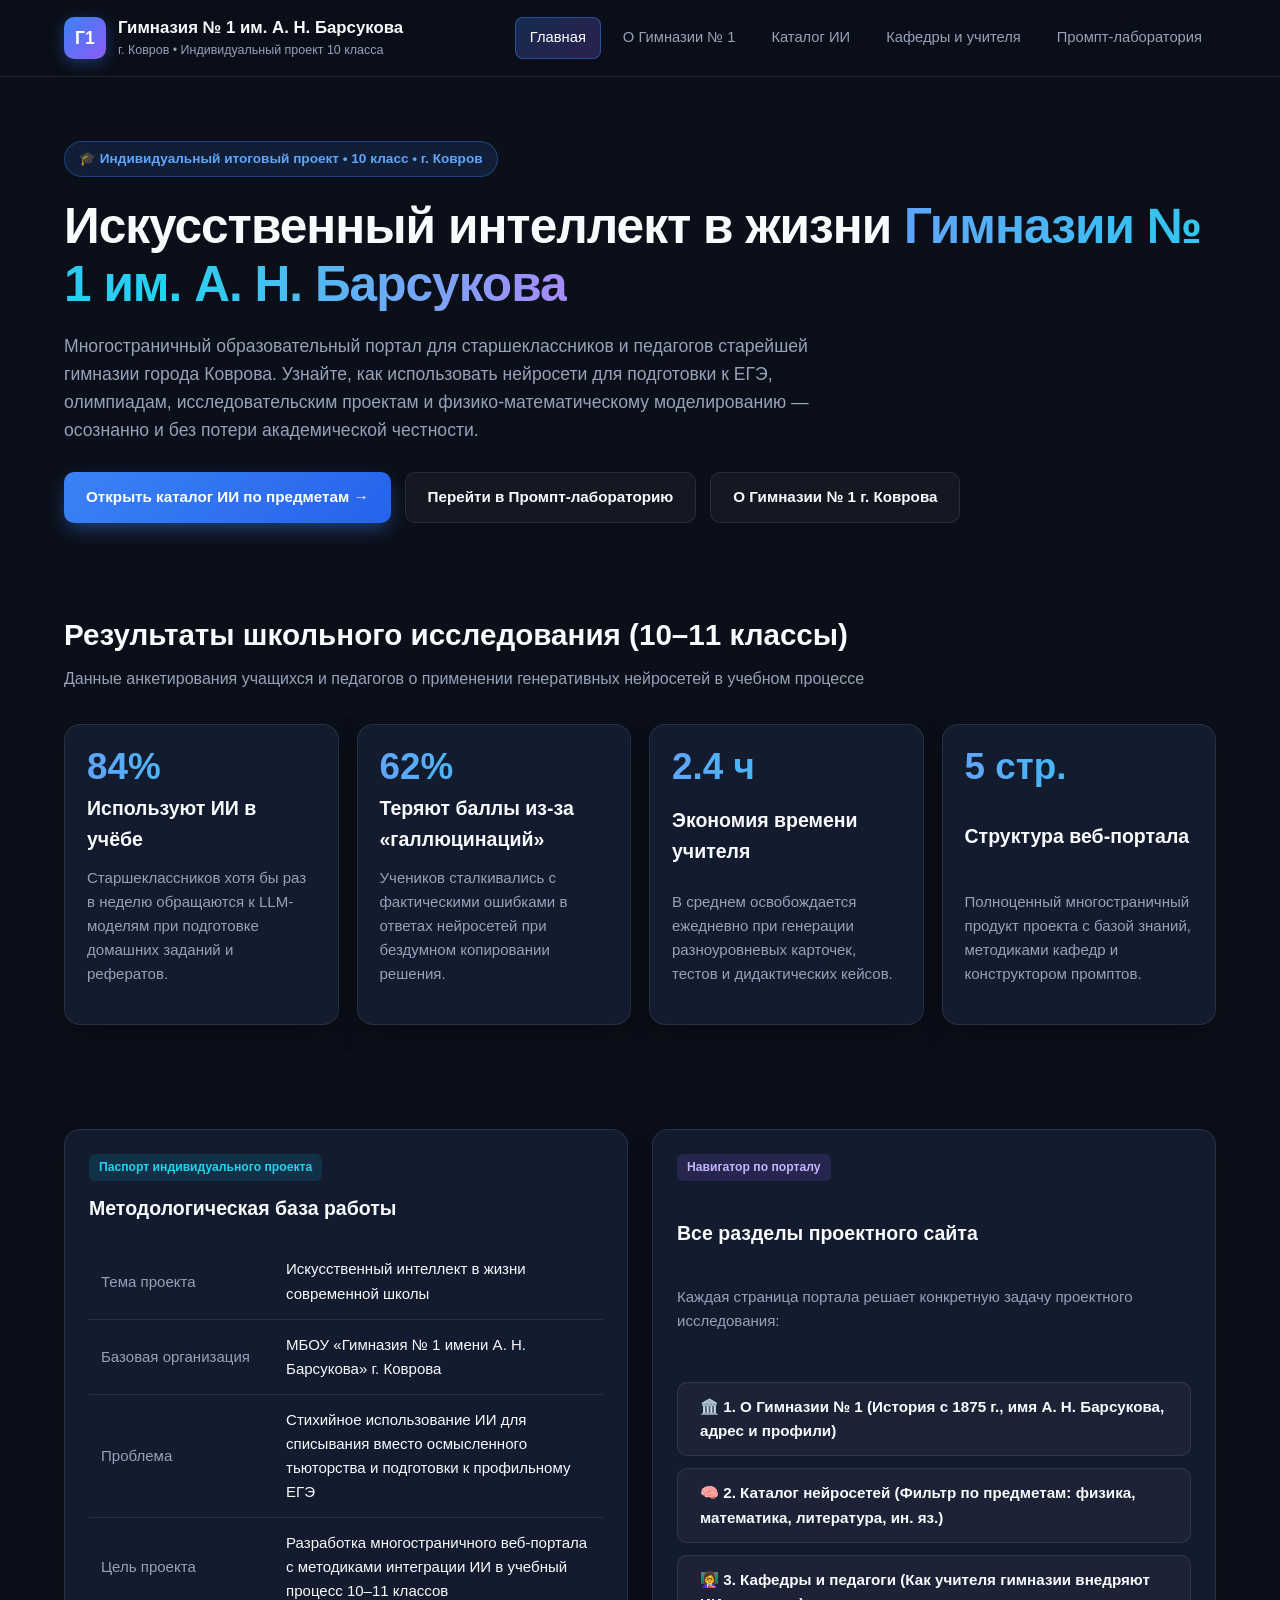
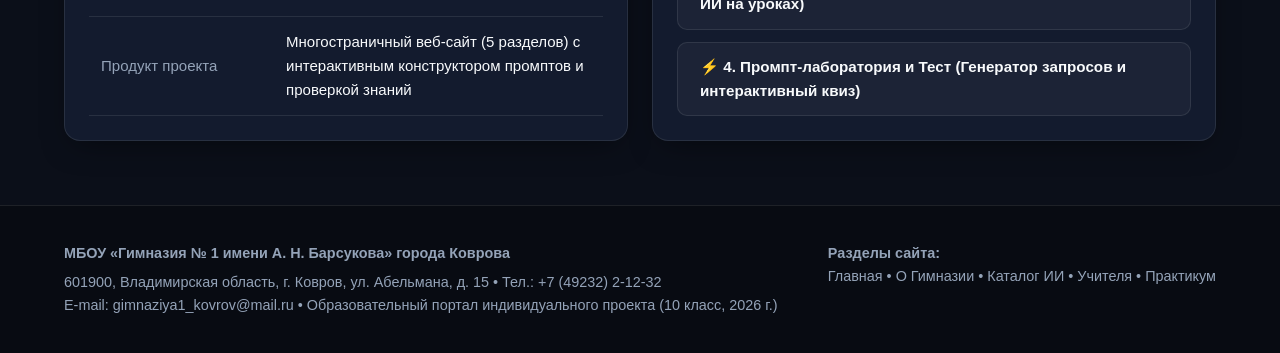
==== index.html @ f7e0afba "Add files via upload" ====
<!DOCTYPE html>
<html lang="ru">
<head>
    <meta charset="UTF-8">
    <meta name="viewport" content="width=device-width, initial-scale=1.0">
    <title>ИИ в жизни школы — МБОУ «Гимназия № 1 им. А. Н. Барсукова» г. Ковров</title>
    <link rel="stylesheet" href="styles.css">
</head>
<body>
    <header class="navbar">
        <div class="container nav-inner">
            <a href="index.html" class="brand">
                <div class="brand-badge">Г1</div>
                <div class="brand-text">
                    Гимназия № 1 им. А. Н. Барсукова
                    <span>г. Ковров • Индивидуальный проект 10 класса</span>
                </div>
            </a>
            <nav class="nav-links">
                <a href="index.html" class="nav-link active">Главная</a>
<a href="gymnasium.html" class="nav-link ">О Гимназии № 1</a>
<a href="catalog.html" class="nav-link ">Каталог ИИ</a>
<a href="teachers.html" class="nav-link ">Кафедры и учителя</a>
<a href="practice.html" class="nav-link ">Промпт-лаборатория</a>
            </nav>
        </div>
    </header>

    <main>
        <section class="hero">
            <div class="container">
                <div class="hero-badge">🎓 Индивидуальный итоговый проект • 10 класс • г. Ковров</div>
                <h1>Искусственный интеллект в жизни <span class="gradient-text">Гимназии № 1 им. А. Н. Барсукова</span></h1>
                <p>Многостраничный образовательный портал для старшеклассников и педагогов старейшей гимназии города Коврова. Узнайте, как использовать нейросети для подготовки к ЕГЭ, олимпиадам, исследовательским проектам и физико-математическому моделированию — осознанно и без потери академической честности.</p>
                <div class="btn-group">
                    <a href="catalog.html" class="btn btn-primary">Открыть каталог ИИ по предметам →</a>
                    <a href="practice.html" class="btn btn-outline">Перейти в Промпт-лабораторию</a>
                    <a href="gymnasium.html" class="btn btn-outline">О Гимназии № 1 г. Коврова</a>
                </div>
            </div>
        </section>

        <section class="section">
            <div class="container">
                <div class="section-header">
                    <h2>Результаты школьного исследования (10–11 классы)</h2>
                    <p>Данные анкетирования учащихся и педагогов о применении генеративных нейросетей в учебном процессе</p>
                </div>
                <div class="grid-4">
                    <div class="card stat-card">
                        <div class="stat-num">84%</div>
                        <h3>Используют ИИ в учёбе</h3>
                        <p>Старшеклассников хотя бы раз в неделю обращаются к LLM-моделям при подготовке домашних заданий и рефератов.</p>
                    </div>
                    <div class="card stat-card">
                        <div class="stat-num">62%</div>
                        <h3>Теряют баллы из-за «галлюцинаций»</h3>
                        <p>Учеников сталкивались с фактическими ошибками в ответах нейросетей при бездумном копировании решения.</p>
                    </div>
                    <div class="card stat-card">
                        <div class="stat-num">2.4 ч</div>
                        <h3>Экономия времени учителя</h3>
                        <p>В среднем освобождается ежедневно при генерации разноуровневых карточек, тестов и дидактических кейсов.</p>
                    </div>
                    <div class="card stat-card">
                        <div class="stat-num">5 стр.</div>
                        <h3>Структура веб-портала</h3>
                        <p>Полноценный многостраничный продукт проекта с базой знаний, методиками кафедр и конструктором промптов.</p>
                    </div>
                </div>
            </div>
        </section>

        <section class="section">
            <div class="container">
                <div class="grid-2">
                    <div class="card">
                        <span class="tag">Паспорт индивидуального проекта</span>
                        <h3>Методологическая база работы</h3>
                        <table class="info-table">
                            <tr>
                                <th>Тема проекта</th>
                                <td>Искусственный интеллект в жизни современной школы</td>
                            </tr>
                            <tr>
                                <th>Базовая организация</th>
                                <td>МБОУ «Гимназия № 1 имени А. Н. Барсукова» г. Коврова</td>
                            </tr>
                            <tr>
                                <th>Проблема</th>
                                <td>Стихийное использование ИИ для списывания вместо осмысленного тьюторства и подготовки к профильному ЕГЭ</td>
                            </tr>
                            <tr>
                                <th>Цель проекта</th>
                                <td>Разработка многостраничного веб-портала с методиками интеграции ИИ в учебный процесс 10–11 классов</td>
                            </tr>
                            <tr>
                                <th>Продукт проекта</th>
                                <td>Многостраничный веб-сайт (5 разделов) с интерактивным конструктором промптов и проверкой знаний</td>
                            </tr>
                        </table>
                    </div>

                    <div class="card">
                        <span class="tag purple">Навигатор по порталу</span>
                        <h3>Все разделы проектного сайта</h3>
                        <p>Каждая страница портала решает конкретную задачу проектного исследования:</p>
                        <div style="display:flex; flex-direction:column; gap:12px; margin-top:8px;">
                            <a href="gymnasium.html" class="btn btn-outline" style="justify-content:flex-start;">🏛️ 1. О Гимназии № 1 (История с 1875 г., имя А. Н. Барсукова, адрес и профили)</a>
                            <a href="catalog.html" class="btn btn-outline" style="justify-content:flex-start;">🧠 2. Каталог нейросетей (Фильтр по предметам: физика, математика, литература, ин. яз.)</a>
                            <a href="teachers.html" class="btn btn-outline" style="justify-content:flex-start;">👩‍🏫 3. Кафедры и педагоги (Как учителя гимназии внедряют ИИ на уроках)</a>
                            <a href="practice.html" class="btn btn-outline" style="justify-content:flex-start;">⚡ 4. Промпт-лаборатория и Тест (Генератор запросов и интерактивный квиз)</a>
                        </div>
                    </div>
                </div>
            </div>
        </section>
    </main>

    <footer class="footer">
        <div class="container footer-inner">
            <div>
                <strong>МБОУ «Гимназия № 1 имени А. Н. Барсукова» города Коврова</strong>
                <p style="margin-top:6px;">601900, Владимирская область, г. Ковров, ул. Абельмана, д. 15 • Тел.: +7 (49232) 2-12-32</p>
                <p>E-mail: gimnaziya1_kovrov@mail.ru • Образовательный портал индивидуального проекта (10 класс, 2026 г.)</p>
            </div>
            <div>
                <p><strong>Разделы сайта:</strong></p>
                <p><a href="index.html">Главная</a> • <a href="gymnasium.html">О Гимназии</a> • <a href="catalog.html">Каталог ИИ</a> • <a href="teachers.html">Учителя</a> • <a href="practice.html">Практикум</a></p>
            </div>
        </div>
    </footer>
    <script src="script.js"></script>
</body>
</html>
---- styles.css ----
/* Гимназия № 1 им. А. Н. Барсукова (г. Ковров) — Цифровой портал ИИ в школе */
:root {
    --bg-main: #0b0f19;
    --bg-card: #131b2e;
    --bg-card-hover: #1a2540;
    --border-color: rgba(255, 255, 255, 0.09);
    --primary: #3b82f6;
    --primary-hover: #2563eb;
    --accent: #06b6d4;
    --accent-purple: #8b5cf6;
    --success: #10b981;
    --warning: #f59e0b;
    --text-main: #f8fafc;
    --text-muted: #94a3b8;
    --radius-lg: 16px;
    --radius-md: 12px;
    --shadow: 0 10px 30px -10px rgba(0, 0, 0, 0.5);
}

* {
    box-sizing: border-box;
    margin: 0;
    padding: 0;
}

body {
    font-family: 'Inter', -apple-system, BlinkMacSystemFont, 'Segoe UI', Roboto, sans-serif;
    background-color: var(--bg-main);
    color: var(--text-main);
    line-height: 1.6;
    min-height: 100vh;
    display: flex;
    flex-direction: column;
}

a {
    color: inherit;
    text-decoration: none;
    transition: all 0.2s ease;
}

.container {
    width: 100%;
    max-width: 1200px;
    margin: 0 auto;
    padding: 0 24px;
}

/* Header & Multi-page Navigation */
.navbar {
    position: sticky;
    top: 0;
    z-index: 1000;
    background: rgba(11, 15, 25, 0.85);
    backdrop-filter: blur(14px);
    border-bottom: 1px solid var(--border-color);
}

.nav-inner {
    display: flex;
    align-items: center;
    justify-content: space-between;
    height: 76px;
    gap: 16px;
}

.brand {
    display: flex;
    align-items: center;
    gap: 12px;
    font-weight: 700;
    font-size: 1.05rem;
}

.brand-badge {
    width: 42px;
    height: 42px;
    border-radius: 10px;
    background: linear-gradient(135deg, var(--primary), var(--accent-purple));
    display: flex;
    align-items: center;
    justify-content: center;
    font-weight: 800;
    font-size: 1.1rem;
    color: #fff;
    box-shadow: 0 4px 15px rgba(59, 130, 246, 0.35);
}

.brand-text span {
    display: block;
    font-size: 0.78rem;
    color: var(--text-muted);
    font-weight: 400;
}

.nav-links {
    display: flex;
    align-items: center;
    gap: 8px;
    flex-wrap: wrap;
}

.nav-link {
    padding: 8px 14px;
    border-radius: 8px;
    font-size: 0.92rem;
    font-weight: 500;
    color: var(--text-muted);
}

.nav-link:hover {
    color: var(--text-main);
    background: rgba(255, 255, 255, 0.05);
}

.nav-link.active {
    color: #fff;
    background: linear-gradient(135deg, rgba(59, 130, 246, 0.25), rgba(139, 92, 246, 0.25));
    border: 1px solid rgba(59, 130, 246, 0.45);
}

/* Hero Section */
.hero {
    padding: 64px 0 48px;
    position: relative;
    overflow: hidden;
}

.hero-badge {
    display: inline-flex;
    align-items: center;
    gap: 8px;
    padding: 6px 14px;
    border-radius: 999px;
    background: rgba(59, 130, 246, 0.14);
    border: 1px solid rgba(59, 130, 246, 0.35);
    color: #60a5fa;
    font-size: 0.85rem;
    font-weight: 600;
    margin-bottom: 20px;
}

.hero h1 {
    font-size: clamp(2rem, 4vw, 3.1rem);
    line-height: 1.18;
    font-weight: 800;
    margin-bottom: 18px;
    letter-spacing: -0.02em;
}

.gradient-text {
    background: linear-gradient(90deg, #60a5fa, #22d3ee, #a78bfa);
    -webkit-background-clip: text;
    -webkit-text-fill-color: transparent;
}

.hero p {
    font-size: 1.1rem;
    color: var(--text-muted);
    max-width: 760px;
    margin-bottom: 28px;
}

.btn-group {
    display: flex;
    flex-wrap: wrap;
    gap: 14px;
}

.btn {
    display: inline-flex;
    align-items: center;
    justify-content: center;
    gap: 8px;
    padding: 12px 22px;
    border-radius: 10px;
    font-weight: 600;
    font-size: 0.95rem;
    cursor: pointer;
    border: none;
    transition: all 0.2s ease;
}

.btn-primary {
    background: linear-gradient(135deg, var(--primary), var(--primary-hover));
    color: #fff;
    box-shadow: 0 8px 20px -4px rgba(59, 130, 246, 0.5);
}

.btn-primary:hover {
    transform: translateY(-2px);
    box-shadow: 0 12px 24px -4px rgba(59, 130, 246, 0.65);
}

.btn-outline {
    background: rgba(255, 255, 255, 0.04);
    color: var(--text-main);
    border: 1px solid var(--border-color);
}

.btn-outline:hover {
    background: rgba(255, 255, 255, 0.09);
    border-color: rgba(255, 255, 255, 0.2);
}

/* Grids & Cards */
.section {
    padding: 40px 0 64px;
}

.section-header {
    margin-bottom: 32px;
}

.section-header h2 {
    font-size: 1.85rem;
    font-weight: 800;
    margin-bottom: 8px;
}

.section-header p {
    color: var(--text-muted);
    font-size: 1rem;
}

.grid-3 {
    display: grid;
    grid-template-columns: repeat(auto-fit, minmax(310px, 1fr));
    gap: 22px;
}

.grid-2 {
    display: grid;
    grid-template-columns: repeat(auto-fit, minmax(420px, 1fr));
    gap: 24px;
}

.grid-4 {
    display: grid;
    grid-template-columns: repeat(auto-fit, minmax(240px, 1fr));
    gap: 18px;
}

.card {
    background: var(--bg-card);
    border: 1px solid var(--border-color);
    border-radius: var(--radius-lg);
    padding: 24px;
    box-shadow: var(--shadow);
    transition: transform 0.2s ease, border-color 0.2s ease, background 0.2s ease;
    display: flex;
    flex-direction: column;
    justify-content: space-between;
}

.card:hover {
    transform: translateY(-3px);
    border-color: rgba(59, 130, 246, 0.35);
    background: var(--bg-card-hover);
}

.tag {
    display: inline-block;
    padding: 4px 10px;
    border-radius: 6px;
    font-size: 0.76rem;
    font-weight: 600;
    background: rgba(6, 182, 212, 0.14);
    color: #22d3ee;
    margin-bottom: 12px;
    width: fit-content;
}

.tag.purple {
    background: rgba(139, 92, 246, 0.16);
    color: #c4b5fd;
}

.tag.green {
    background: rgba(16, 185, 129, 0.16);
    color: #6ee7b7;
}

.tag.amber {
    background: rgba(245, 158, 11, 0.16);
    color: #fcd34d;
}

.card h3 {
    font-size: 1.22rem;
    margin-bottom: 10px;
}

.card p {
    color: var(--text-muted);
    font-size: 0.94rem;
    margin-bottom: 16px;
}

.stat-card {
    text-align: left;
    padding: 22px;
}

.stat-num {
    font-size: 2.3rem;
    font-weight: 800;
    background: linear-gradient(90deg, #60a5fa, #22d3ee);
    -webkit-background-clip: text;
    -webkit-text-fill-color: transparent;
    line-height: 1.1;
    margin-bottom: 6px;
}

/* Info Table */
.info-table {
    width: 100%;
    border-collapse: collapse;
    margin-top: 10px;
}

.info-table tr {
    border-bottom: 1px solid var(--border-color);
}

.info-table th,
.info-table td {
    padding: 13px 12px;
    text-align: left;
    font-size: 0.94rem;
}

.info-table th {
    color: var(--text-muted);
    font-weight: 500;
    width: 36%;
}

/* Filter Buttons */
.filter-bar {
    display: flex;
    flex-wrap: wrap;
    gap: 10px;
    margin-bottom: 26px;
}

.filter-btn {
    padding: 8px 16px;
    border-radius: 999px;
    border: 1px solid var(--border-color);
    background: var(--bg-card);
    color: var(--text-muted);
    cursor: pointer;
    font-size: 0.9rem;
    font-weight: 500;
    transition: all 0.2s ease;
}

.filter-btn.active,
.filter-btn:hover {
    background: var(--primary);
    color: #fff;
    border-color: var(--primary);
}

/* Teacher / Department Profiles */
.teacher-card {
    overflow: hidden;
    padding: 0;
}

.teacher-photo {
    width: 100%;
    height: 220px;
    object-fit: cover;
    border-bottom: 1px solid var(--border-color);
}

.teacher-body {
    padding: 22px;
}

.teacher-role {
    font-size: 0.82rem;
    color: #60a5fa;
    font-weight: 600;
    text-transform: uppercase;
    letter-spacing: 0.04em;
    margin-bottom: 6px;
}

/* Prompt Builder & Forms */
.form-group {
    margin-bottom: 18px;
}

.form-group label {
    display: block;
    font-size: 0.9rem;
    font-weight: 600;
    margin-bottom: 8px;
    color: #cbd5e1;
}

.form-control {
    width: 100%;
    padding: 12px 14px;
    border-radius: 10px;
    background: #0b1120;
    border: 1px solid var(--border-color);
    color: var(--text-main);
    font-size: 0.95rem;
    font-family: inherit;
}

.form-control:focus {
    outline: none;
    border-color: var(--primary);
}

.prompt-output {
    background: #080d1a;
    border: 1px dashed rgba(59, 130, 246, 0.5);
    border-radius: 12px;
    padding: 18px;
    font-family: 'JetBrains Mono', Consolas, monospace;
    font-size: 0.9rem;
    color: #e2e8f0;
    min-height: 150px;
    white-space: pre-wrap;
    margin-bottom: 16px;
}

/* Quiz */
.quiz-option {
    display: block;
    width: 100%;
    text-align: left;
    padding: 12px 16px;
    margin-bottom: 10px;
    border-radius: 10px;
    background: #0d1424;
    border: 1px solid var(--border-color);
    color: var(--text-main);
    cursor: pointer;
    font-size: 0.94rem;
    transition: all 0.2s ease;
}

.quiz-option:hover {
    border-color: var(--primary);
    background: rgba(59, 130, 246, 0.1);
}

.quiz-option.correct {
    background: rgba(16, 185, 129, 0.2);
    border-color: var(--success);
    color: #a7f3d0;
}

.quiz-option.wrong {
    background: rgba(239, 68, 68, 0.2);
    border-color: #ef4444;
    color: #fecaca;
}

/* Footer */
.footer {
    margin-top: auto;
    border-top: 1px solid var(--border-color);
    background: #080b12;
    padding: 36px 0;
    font-size: 0.9rem;
    color: var(--text-muted);
}

.footer-inner {
    display: flex;
    flex-wrap: wrap;
    justify-content: space-between;
    gap: 24px;
}

@media (max-width: 768px) {
    .nav-inner {
        height: auto;
        padding: 14px 0;
        flex-direction: column;
        align-items: flex-start;
    }
    .grid-2 {
        grid-template-columns: 1fr;
    }
}
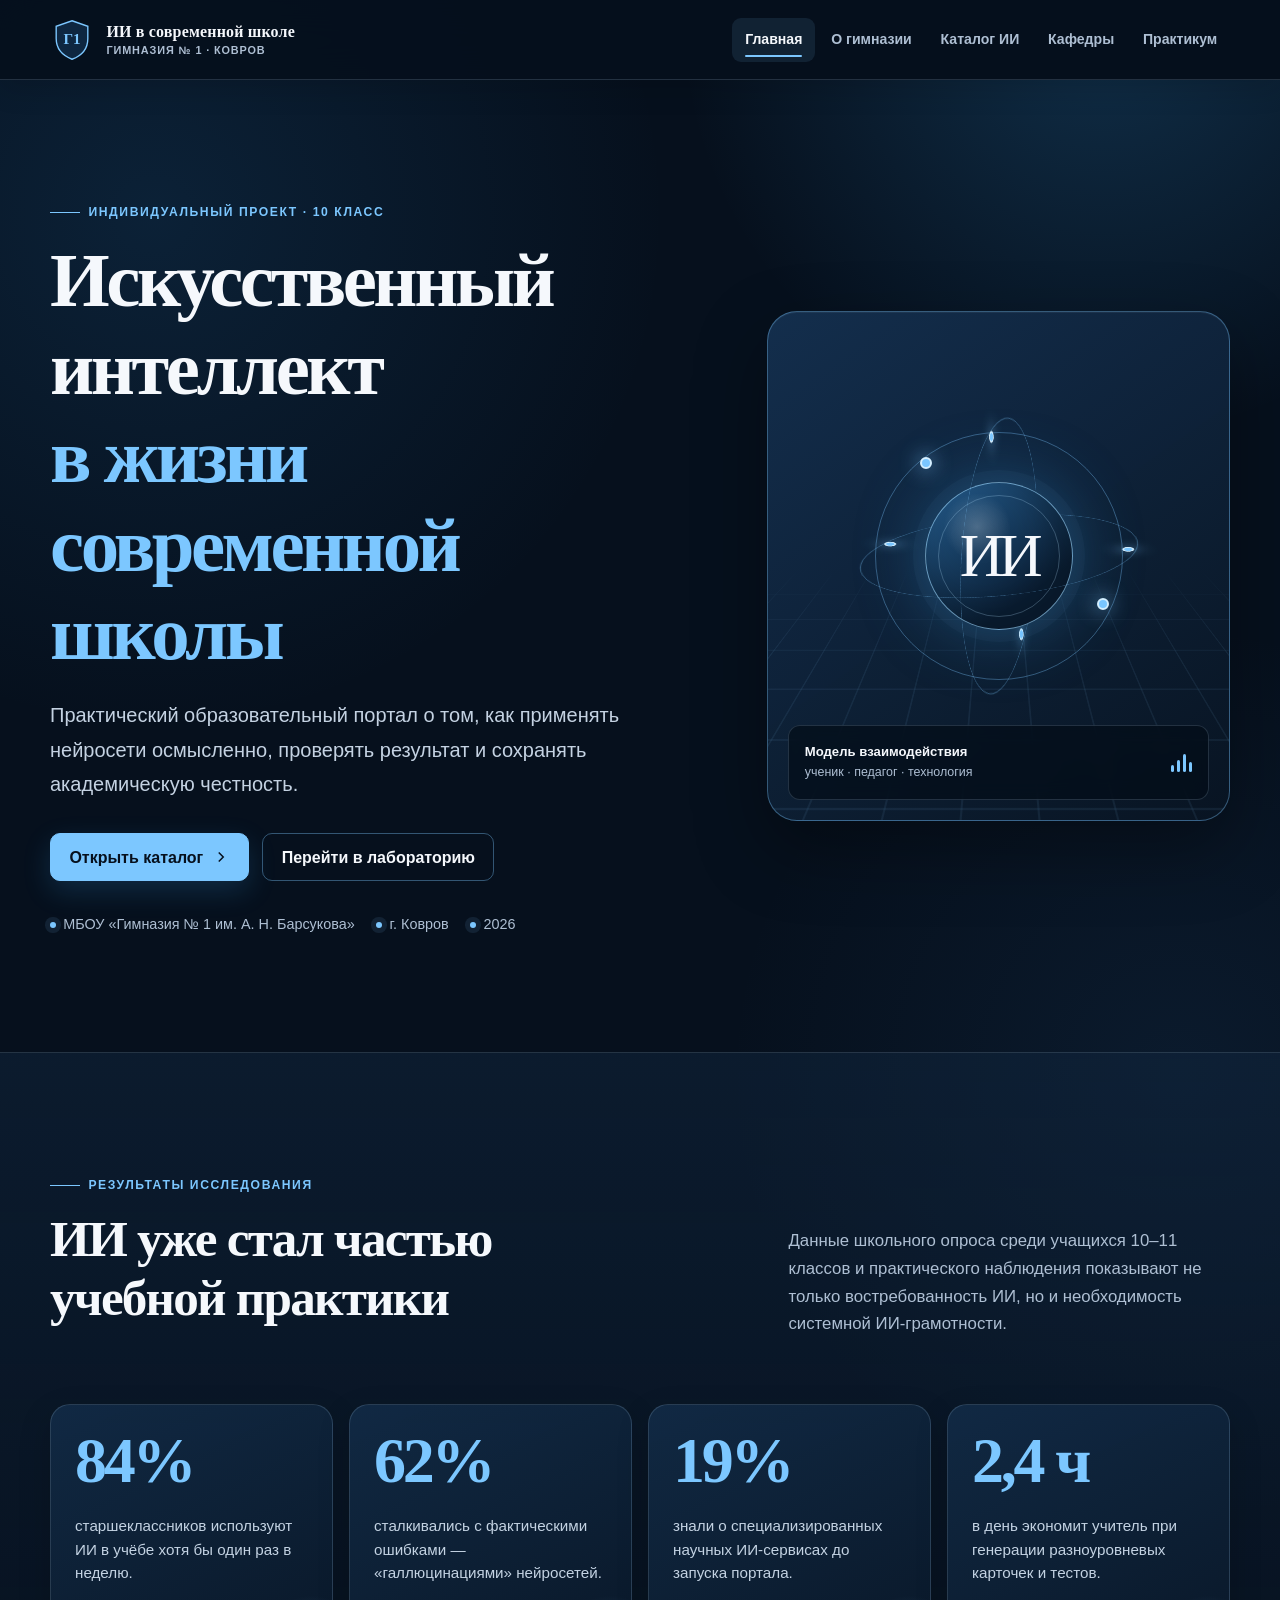
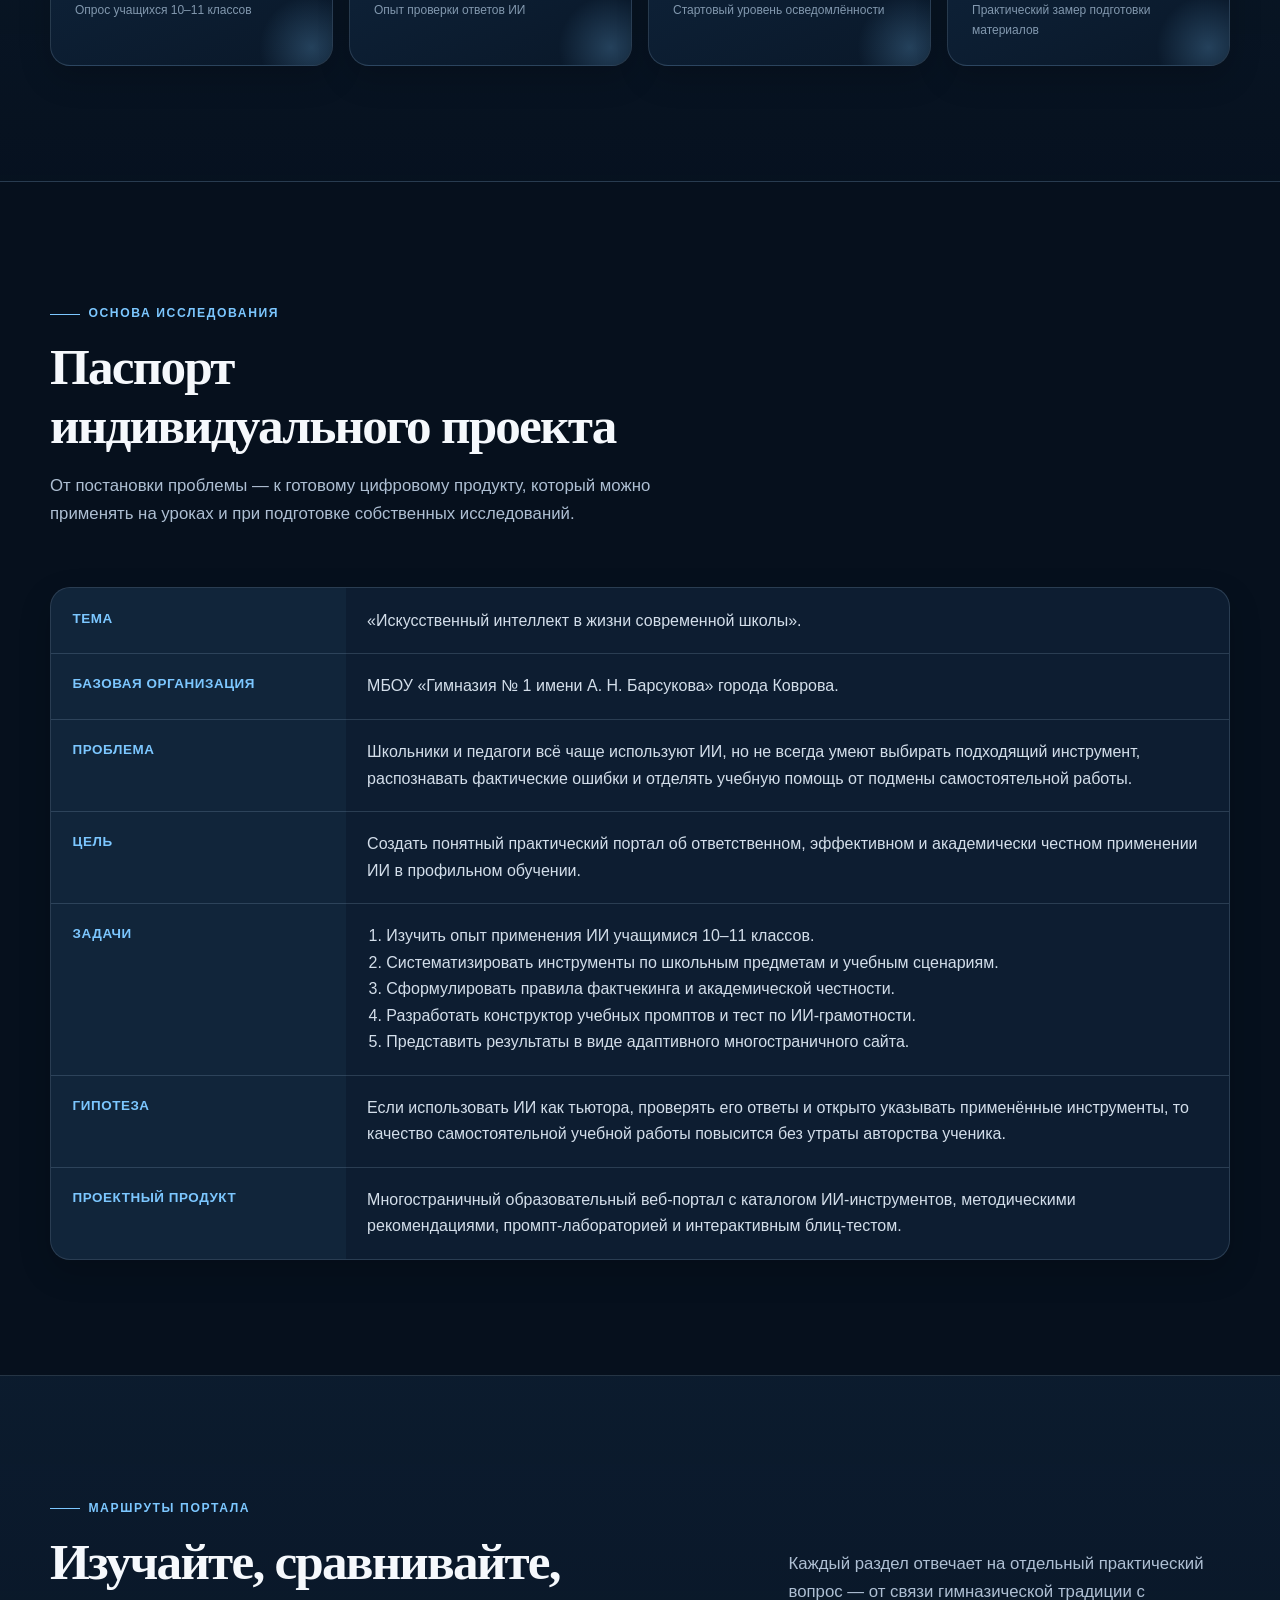
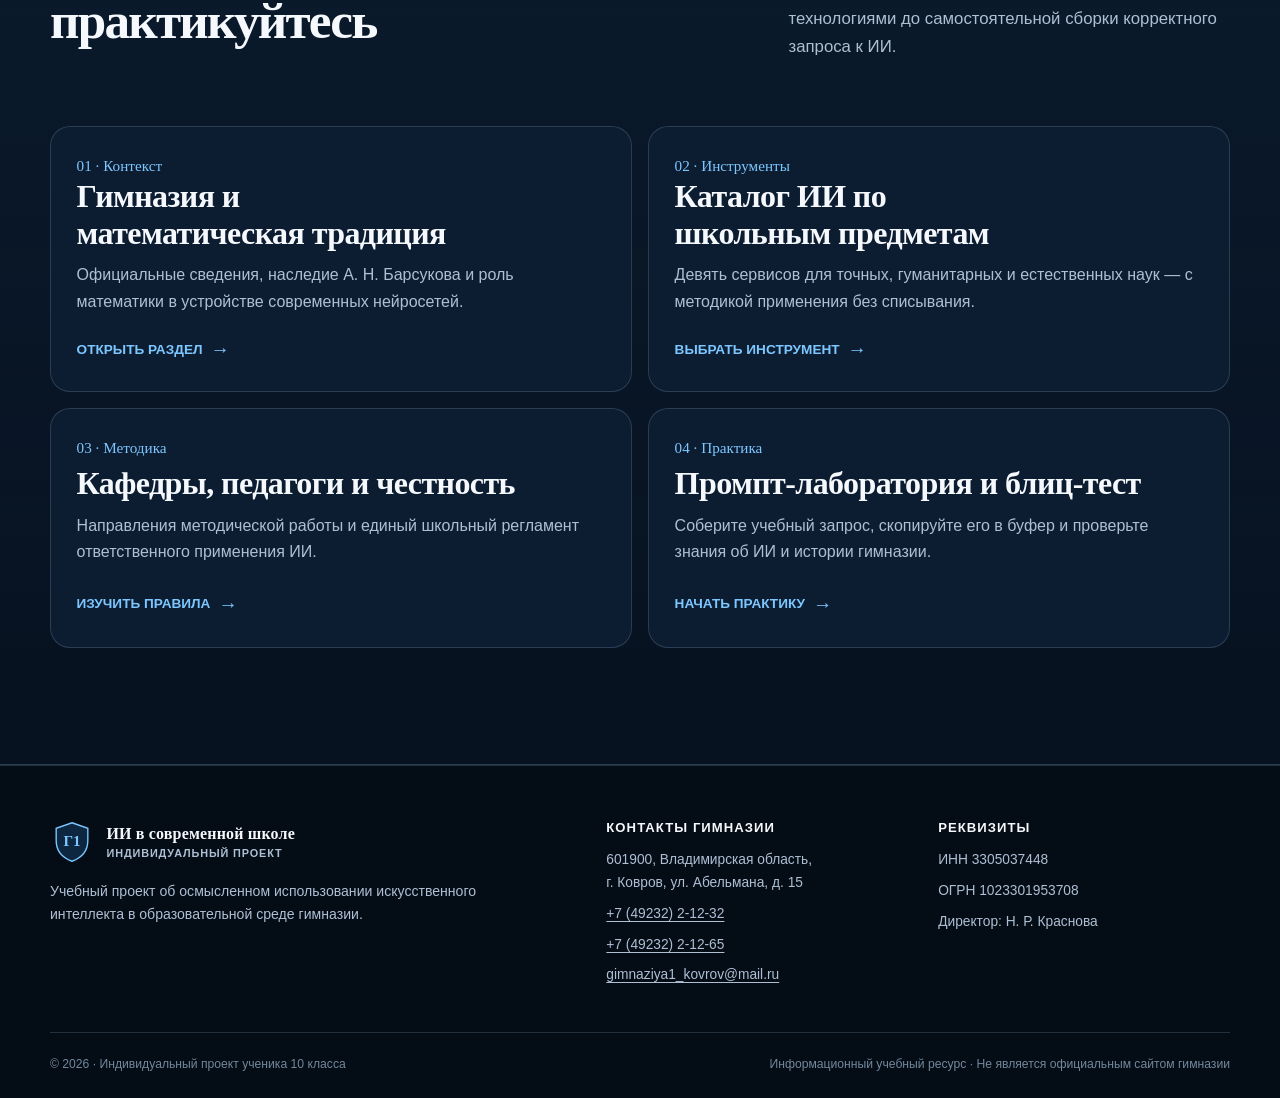
==== commit 4d57dd97: "Add files via upload" ====
--- a/index.html
+++ b/index.html
@@ -1,135 +1,248 @@
 <!DOCTYPE html>
 <html lang="ru">
 <head>
-    <meta charset="UTF-8">
-    <meta name="viewport" content="width=device-width, initial-scale=1.0">
-    <title>ИИ в жизни школы — МБОУ «Гимназия № 1 им. А. Н. Барсукова» г. Ковров</title>
-    <link rel="stylesheet" href="styles.css">
+  <meta charset="UTF-8">
+  <meta name="viewport" content="width=device-width, initial-scale=1.0">
+  <meta name="description" content="Индивидуальный проект ученика 10 класса об ответственном применении искусственного интеллекта в современной школе на базе Гимназии № 1 города Коврова.">
+  <meta name="theme-color" content="#06101d">
+  <title>ИИ в жизни современной школы — Главная</title>
+  <link rel="stylesheet" href="styles.css">
+  <script src="script.js" defer></script>
 </head>
-<body>
-    <header class="navbar">
-        <div class="container nav-inner">
-            <a href="index.html" class="brand">
-                <div class="brand-badge">Г1</div>
-                <div class="brand-text">
-                    Гимназия № 1 им. А. Н. Барсукова
-                    <span>г. Ковров • Индивидуальный проект 10 класса</span>
-                </div>
+<body data-page="index">
+  <a class="skip-link" href="#main-content">Перейти к содержанию</a>
+
+  <header class="site-header">
+    <div class="container header-inner">
+      <a class="brand" href="index.html" aria-label="На главную — ИИ в современной школе">
+        <span class="brand-mark" aria-hidden="true">
+          <svg viewBox="0 0 64 64" focusable="false">
+            <path d="M32 4 55 12v18c0 14.8-9.2 24.7-23 30C18.2 54.7 9 44.8 9 30V12L32 4Z" fill="#0e2741" stroke="currentColor" stroke-width="2"/>
+            <text x="32" y="38" text-anchor="middle" fill="currentColor" font-size="22" font-family="Georgia, serif" font-weight="700">Г1</text>
+          </svg>
+        </span>
+        <span class="brand-copy">
+          <strong>ИИ в современной школе</strong>
+          <span>Гимназия № 1 · Ковров</span>
+        </span>
+      </a>
+
+      <button class="menu-toggle" type="button" aria-expanded="false" aria-controls="main-navigation" aria-label="Открыть меню">
+        <span class="menu-toggle-lines" aria-hidden="true"></span>
+      </button>
+
+      <nav class="site-nav" id="main-navigation" aria-label="Основная навигация">
+        <ul>
+          <li><a href="index.html" aria-current="page">Главная</a></li>
+          <li><a href="gymnasium.html">О гимназии</a></li>
+          <li><a href="catalog.html">Каталог ИИ</a></li>
+          <li><a href="teachers.html">Кафедры</a></li>
+          <li><a href="practice.html">Практикум</a></li>
+        </ul>
+      </nav>
+    </div>
+  </header>
+
+  <main id="main-content">
+    <section class="hero" aria-labelledby="hero-title">
+      <div class="container hero-layout">
+        <div class="hero-copy">
+          <span class="eyebrow">Индивидуальный проект · 10 класс</span>
+          <h1 id="hero-title">Искусственный интеллект <span>в жизни современной школы</span></h1>
+          <p class="lead">Практический образовательный портал о том, как применять нейросети осмысленно, проверять результат и сохранять академическую честность.</p>
+          <div class="button-row">
+            <a class="button" href="catalog.html">
+              Открыть каталог
+              <svg viewBox="0 0 24 24" fill="none" stroke="currentColor" stroke-width="2" aria-hidden="true"><path d="m9 18 6-6-6-6"/></svg>
             </a>
-            <nav class="nav-links">
-                <a href="index.html" class="nav-link active">Главная</a>
-<a href="gymnasium.html" class="nav-link ">О Гимназии № 1</a>
-<a href="catalog.html" class="nav-link ">Каталог ИИ</a>
-<a href="teachers.html" class="nav-link ">Кафедры и учителя</a>
-<a href="practice.html" class="nav-link ">Промпт-лаборатория</a>
-            </nav>
-        </div>
-    </header>
-
-    <main>
-        <section class="hero">
-            <div class="container">
-                <div class="hero-badge">🎓 Индивидуальный итоговый проект • 10 класс • г. Ковров</div>
-                <h1>Искусственный интеллект в жизни <span class="gradient-text">Гимназии № 1 им. А. Н. Барсукова</span></h1>
-                <p>Многостраничный образовательный портал для старшеклассников и педагогов старейшей гимназии города Коврова. Узнайте, как использовать нейросети для подготовки к ЕГЭ, олимпиадам, исследовательским проектам и физико-математическому моделированию — осознанно и без потери академической честности.</p>
-                <div class="btn-group">
-                    <a href="catalog.html" class="btn btn-primary">Открыть каталог ИИ по предметам →</a>
-                    <a href="practice.html" class="btn btn-outline">Перейти в Промпт-лабораторию</a>
-                    <a href="gymnasium.html" class="btn btn-outline">О Гимназии № 1 г. Коврова</a>
-                </div>
-            </div>
-        </section>
-
-        <section class="section">
-            <div class="container">
-                <div class="section-header">
-                    <h2>Результаты школьного исследования (10–11 классы)</h2>
-                    <p>Данные анкетирования учащихся и педагогов о применении генеративных нейросетей в учебном процессе</p>
-                </div>
-                <div class="grid-4">
-                    <div class="card stat-card">
-                        <div class="stat-num">84%</div>
-                        <h3>Используют ИИ в учёбе</h3>
-                        <p>Старшеклассников хотя бы раз в неделю обращаются к LLM-моделям при подготовке домашних заданий и рефератов.</p>
-                    </div>
-                    <div class="card stat-card">
-                        <div class="stat-num">62%</div>
-                        <h3>Теряют баллы из-за «галлюцинаций»</h3>
-                        <p>Учеников сталкивались с фактическими ошибками в ответах нейросетей при бездумном копировании решения.</p>
-                    </div>
-                    <div class="card stat-card">
-                        <div class="stat-num">2.4 ч</div>
-                        <h3>Экономия времени учителя</h3>
-                        <p>В среднем освобождается ежедневно при генерации разноуровневых карточек, тестов и дидактических кейсов.</p>
-                    </div>
-                    <div class="card stat-card">
-                        <div class="stat-num">5 стр.</div>
-                        <h3>Структура веб-портала</h3>
-                        <p>Полноценный многостраничный продукт проекта с базой знаний, методиками кафедр и конструктором промптов.</p>
-                    </div>
-                </div>
-            </div>
-        </section>
-
-        <section class="section">
-            <div class="container">
-                <div class="grid-2">
-                    <div class="card">
-                        <span class="tag">Паспорт индивидуального проекта</span>
-                        <h3>Методологическая база работы</h3>
-                        <table class="info-table">
-                            <tr>
-                                <th>Тема проекта</th>
-                                <td>Искусственный интеллект в жизни современной школы</td>
-                            </tr>
-                            <tr>
-                                <th>Базовая организация</th>
-                                <td>МБОУ «Гимназия № 1 имени А. Н. Барсукова» г. Коврова</td>
-                            </tr>
-                            <tr>
-                                <th>Проблема</th>
-                                <td>Стихийное использование ИИ для списывания вместо осмысленного тьюторства и подготовки к профильному ЕГЭ</td>
-                            </tr>
-                            <tr>
-                                <th>Цель проекта</th>
-                                <td>Разработка многостраничного веб-портала с методиками интеграции ИИ в учебный процесс 10–11 классов</td>
-                            </tr>
-                            <tr>
-                                <th>Продукт проекта</th>
-                                <td>Многостраничный веб-сайт (5 разделов) с интерактивным конструктором промптов и проверкой знаний</td>
-                            </tr>
-                        </table>
-                    </div>
-
-                    <div class="card">
-                        <span class="tag purple">Навигатор по порталу</span>
-                        <h3>Все разделы проектного сайта</h3>
-                        <p>Каждая страница портала решает конкретную задачу проектного исследования:</p>
-                        <div style="display:flex; flex-direction:column; gap:12px; margin-top:8px;">
-                            <a href="gymnasium.html" class="btn btn-outline" style="justify-content:flex-start;">🏛️ 1. О Гимназии № 1 (История с 1875 г., имя А. Н. Барсукова, адрес и профили)</a>
-                            <a href="catalog.html" class="btn btn-outline" style="justify-content:flex-start;">🧠 2. Каталог нейросетей (Фильтр по предметам: физика, математика, литература, ин. яз.)</a>
-                            <a href="teachers.html" class="btn btn-outline" style="justify-content:flex-start;">👩‍🏫 3. Кафедры и педагоги (Как учителя гимназии внедряют ИИ на уроках)</a>
-                            <a href="practice.html" class="btn btn-outline" style="justify-content:flex-start;">⚡ 4. Промпт-лаборатория и Тест (Генератор запросов и интерактивный квиз)</a>
-                        </div>
-                    </div>
-                </div>
-            </div>
-        </section>
-    </main>
-
-    <footer class="footer">
-        <div class="container footer-inner">
-            <div>
-                <strong>МБОУ «Гимназия № 1 имени А. Н. Барсукова» города Коврова</strong>
-                <p style="margin-top:6px;">601900, Владимирская область, г. Ковров, ул. Абельмана, д. 15 • Тел.: +7 (49232) 2-12-32</p>
-                <p>E-mail: gimnaziya1_kovrov@mail.ru • Образовательный портал индивидуального проекта (10 класс, 2026 г.)</p>
-            </div>
-            <div>
-                <p><strong>Разделы сайта:</strong></p>
-                <p><a href="index.html">Главная</a> • <a href="gymnasium.html">О Гимназии</a> • <a href="catalog.html">Каталог ИИ</a> • <a href="teachers.html">Учителя</a> • <a href="practice.html">Практикум</a></p>
-            </div>
-        </div>
-    </footer>
-    <script src="script.js"></script>
+            <a class="button button--secondary" href="practice.html">Перейти в лабораторию</a>
+          </div>
+          <div class="hero-meta" aria-label="Сведения о проекте">
+            <span>МБОУ «Гимназия № 1 им. А. Н. Барсукова»</span>
+            <span>г. Ковров</span>
+            <span>2026</span>
+          </div>
+        </div>
+
+        <div class="hero-visual" data-tilt aria-hidden="true">
+          <div class="visual-grid"></div>
+          <div class="ai-sphere">
+            <div class="orbit orbit--one"></div>
+            <div class="orbit orbit--two"></div>
+            <div class="orbit orbit--three"></div>
+            <div class="ai-core">ИИ</div>
+          </div>
+          <div class="visual-note">
+            <span><strong>Модель взаимодействия</strong><br>ученик · педагог · технология</span>
+            <span class="signal"><i></i><i></i><i></i><i></i></span>
+          </div>
+        </div>
+      </div>
+    </section>
+
+    <section class="section section--tinted" aria-labelledby="research-title">
+      <div class="container">
+        <div class="section-heading">
+          <div>
+            <span class="eyebrow">Результаты исследования</span>
+            <h2 id="research-title">ИИ уже стал частью учебной практики</h2>
+          </div>
+          <p>Данные школьного опроса среди учащихся 10–11 классов и практического наблюдения показывают не только востребованность ИИ, но и необходимость системной ИИ-грамотности.</p>
+        </div>
+
+        <div class="stats-grid">
+          <article class="stat-card">
+            <strong class="stat-value">84%</strong>
+            <p>старшеклассников используют ИИ в учёбе хотя бы один раз в неделю.</p>
+            <small>Опрос учащихся 10–11 классов</small>
+          </article>
+          <article class="stat-card">
+            <strong class="stat-value">62%</strong>
+            <p>сталкивались с фактическими ошибками — «галлюцинациями» нейросетей.</p>
+            <small>Опыт проверки ответов ИИ</small>
+          </article>
+          <article class="stat-card">
+            <strong class="stat-value">19%</strong>
+            <p>знали о специализированных научных ИИ-сервисах до запуска портала.</p>
+            <small>Стартовый уровень осведомлённости</small>
+          </article>
+          <article class="stat-card">
+            <strong class="stat-value">2,4 ч</strong>
+            <p>в день экономит учитель при генерации разноуровневых карточек и тестов.</p>
+            <small>Практический замер подготовки материалов</small>
+          </article>
+        </div>
+      </div>
+    </section>
+
+    <section class="section" aria-labelledby="passport-title">
+      <div class="container">
+        <div class="section-heading section-heading--single">
+          <span class="eyebrow">Основа исследования</span>
+          <h2 id="passport-title">Паспорт индивидуального проекта</h2>
+          <p>От постановки проблемы — к готовому цифровому продукту, который можно применять на уроках и при подготовке собственных исследований.</p>
+        </div>
+
+        <div class="table-wrap">
+          <table class="data-table">
+            <tbody>
+              <tr>
+                <th scope="row">Тема</th>
+                <td>«Искусственный интеллект в жизни современной школы».</td>
+              </tr>
+              <tr>
+                <th scope="row">Базовая организация</th>
+                <td>МБОУ «Гимназия № 1 имени А. Н. Барсукова» города Коврова.</td>
+              </tr>
+              <tr>
+                <th scope="row">Проблема</th>
+                <td>Школьники и педагоги всё чаще используют ИИ, но не всегда умеют выбирать подходящий инструмент, распознавать фактические ошибки и отделять учебную помощь от подмены самостоятельной работы.</td>
+              </tr>
+              <tr>
+                <th scope="row">Цель</th>
+                <td>Создать понятный практический портал об ответственном, эффективном и академически честном применении ИИ в профильном обучении.</td>
+              </tr>
+              <tr>
+                <th scope="row">Задачи</th>
+                <td>
+                  <ol>
+                    <li>Изучить опыт применения ИИ учащимися 10–11 классов.</li>
+                    <li>Систематизировать инструменты по школьным предметам и учебным сценариям.</li>
+                    <li>Сформулировать правила фактчекинга и академической честности.</li>
+                    <li>Разработать конструктор учебных промптов и тест по ИИ-грамотности.</li>
+                    <li>Представить результаты в виде адаптивного многостраничного сайта.</li>
+                  </ol>
+                </td>
+              </tr>
+              <tr>
+                <th scope="row">Гипотеза</th>
+                <td>Если использовать ИИ как тьютора, проверять его ответы и открыто указывать применённые инструменты, то качество самостоятельной учебной работы повысится без утраты авторства ученика.</td>
+              </tr>
+              <tr>
+                <th scope="row">Проектный продукт</th>
+                <td>Многостраничный образовательный веб-портал с каталогом ИИ-инструментов, методическими рекомендациями, промпт-лабораторией и интерактивным блиц-тестом.</td>
+              </tr>
+            </tbody>
+          </table>
+        </div>
+      </div>
+    </section>
+
+    <section class="section section--tinted" aria-labelledby="routes-title">
+      <div class="container">
+        <div class="section-heading">
+          <div>
+            <span class="eyebrow">Маршруты портала</span>
+            <h2 id="routes-title">Изучайте, сравнивайте, практикуйтесь</h2>
+          </div>
+          <p>Каждый раздел отвечает на отдельный практический вопрос — от связи гимназической традиции с технологиями до самостоятельной сборки корректного запроса к ИИ.</p>
+        </div>
+
+        <div class="card-grid">
+          <a class="link-card" href="gymnasium.html">
+            <span class="link-card-number">01 · Контекст</span>
+            <h3>Гимназия и математическая традиция</h3>
+            <p>Официальные сведения, наследие А. Н. Барсукова и роль математики в устройстве современных нейросетей.</p>
+            <span class="link-card-arrow">Открыть раздел</span>
+          </a>
+          <a class="link-card" href="catalog.html">
+            <span class="link-card-number">02 · Инструменты</span>
+            <h3>Каталог ИИ по школьным предметам</h3>
+            <p>Девять сервисов для точных, гуманитарных и естественных наук — с методикой применения без списывания.</p>
+            <span class="link-card-arrow">Выбрать инструмент</span>
+          </a>
+          <a class="link-card" href="teachers.html">
+            <span class="link-card-number">03 · Методика</span>
+            <h3>Кафедры, педагоги и честность</h3>
+            <p>Направления методической работы и единый школьный регламент ответственного применения ИИ.</p>
+            <span class="link-card-arrow">Изучить правила</span>
+          </a>
+          <a class="link-card" href="practice.html">
+            <span class="link-card-number">04 · Практика</span>
+            <h3>Промпт-лаборатория и блиц-тест</h3>
+            <p>Соберите учебный запрос, скопируйте его в буфер и проверьте знания об ИИ и истории гимназии.</p>
+            <span class="link-card-arrow">Начать практику</span>
+          </a>
+        </div>
+      </div>
+    </section>
+  </main>
+
+  <footer class="site-footer">
+    <div class="container">
+      <div class="footer-grid">
+        <div class="footer-about">
+          <a class="brand" href="index.html" aria-label="На главную">
+            <span class="brand-mark" aria-hidden="true">
+              <svg viewBox="0 0 64 64" focusable="false"><path d="M32 4 55 12v18c0 14.8-9.2 24.7-23 30C18.2 54.7 9 44.8 9 30V12L32 4Z" fill="#0e2741" stroke="currentColor" stroke-width="2"/><text x="32" y="38" text-anchor="middle" fill="currentColor" font-size="22" font-family="Georgia, serif" font-weight="700">Г1</text></svg>
+            </span>
+            <span class="brand-copy"><strong>ИИ в современной школе</strong><span>Индивидуальный проект</span></span>
+          </a>
+          <p>Учебный проект об осмысленном использовании искусственного интеллекта в образовательной среде гимназии.</p>
+        </div>
+        <div>
+          <h2 class="footer-heading">Контакты гимназии</h2>
+          <ul class="footer-list">
+            <li>601900, Владимирская область,<br>г. Ковров, ул. Абельмана, д. 15</li>
+            <li><a href="tel:+74923221232">+7 (49232) 2-12-32</a></li>
+            <li><a href="tel:+74923221265">+7 (49232) 2-12-65</a></li>
+            <li><a href="mailto:gimnaziya1_kovrov@mail.ru">gimnaziya1_kovrov@mail.ru</a></li>
+          </ul>
+        </div>
+        <div>
+          <h2 class="footer-heading">Реквизиты</h2>
+          <ul class="footer-list">
+            <li>ИНН 3305037448</li>
+            <li>ОГРН 1023301953708</li>
+            <li>Директор: Н. Р. Краснова</li>
+          </ul>
+        </div>
+      </div>
+      <div class="footer-bottom">
+        <span>© 2026 · Индивидуальный проект ученика 10 класса</span>
+        <span>Информационный учебный ресурс · Не является официальным сайтом гимназии</span>
+      </div>
+    </div>
+  </footer>
 </body>
 </html>
--- a/styles.css
+++ b/styles.css
@@ -1,494 +1,2068 @@
-/* Гимназия № 1 им. А. Н. Барсукова (г. Ковров) — Цифровой портал ИИ в школе */
 :root {
-    --bg-main: #0b0f19;
-    --bg-card: #131b2e;
-    --bg-card-hover: #1a2540;
-    --border-color: rgba(255, 255, 255, 0.09);
-    --primary: #3b82f6;
-    --primary-hover: #2563eb;
-    --accent: #06b6d4;
-    --accent-purple: #8b5cf6;
-    --success: #10b981;
-    --warning: #f59e0b;
-    --text-main: #f8fafc;
-    --text-muted: #94a3b8;
-    --radius-lg: 16px;
-    --radius-md: 12px;
-    --shadow: 0 10px 30px -10px rgba(0, 0, 0, 0.5);
-}
-
-* {
-    box-sizing: border-box;
-    margin: 0;
+  --bg: #06101d;
+  --bg-elevated: #0a1728;
+  --surface: #0d1d31;
+  --surface-strong: #112640;
+  --surface-soft: rgba(20, 46, 76, 0.72);
+  --text: #f5f8fc;
+  --text-muted: #aebfd3;
+  --text-dark: #102033;
+  --accent: #7cc7ff;
+  --accent-strong: #38a8f4;
+  --accent-soft: rgba(124, 199, 255, 0.13);
+  --line: rgba(174, 203, 230, 0.18);
+  --line-strong: rgba(124, 199, 255, 0.38);
+  --success: #6fe3b2;
+  --danger: #ff9b9b;
+  --warning: #ffd783;
+  --shadow-sm: 0 12px 32px rgba(0, 0, 0, 0.18);
+  --shadow-lg: 0 28px 70px rgba(0, 0, 0, 0.34);
+  --radius-sm: 12px;
+  --radius-md: 20px;
+  --radius-lg: 30px;
+  --container: 1180px;
+  --header-height: 80px;
+  --transition: 180ms ease;
+}
+
+*,
+*::before,
+*::after {
+  box-sizing: border-box;
+}
+
+html {
+  scroll-behavior: smooth;
+  scroll-padding-top: calc(var(--header-height) + 24px);
+}
+
+body {
+  min-width: 320px;
+  margin: 0;
+  padding-top: var(--header-height);
+  overflow-x: hidden;
+  color: var(--text);
+  background:
+    radial-gradient(circle at 12% 5%, rgba(39, 123, 190, 0.16), transparent 32rem),
+    radial-gradient(circle at 92% 25%, rgba(45, 101, 159, 0.12), transparent 28rem),
+    var(--bg);
+  font-family: Inter, "Segoe UI", Roboto, Helvetica, Arial, sans-serif;
+  font-size: 16px;
+  line-height: 1.65;
+  text-rendering: optimizeLegibility;
+}
+
+body.nav-open {
+  overflow: hidden;
+}
+
+img,
+svg {
+  display: block;
+  max-width: 100%;
+}
+
+img {
+  height: auto;
+}
+
+button,
+input,
+select,
+textarea {
+  font: inherit;
+}
+
+button,
+a {
+  -webkit-tap-highlight-color: transparent;
+}
+
+a {
+  color: var(--accent);
+  text-decoration-thickness: 0.08em;
+  text-underline-offset: 0.2em;
+}
+
+a:hover {
+  color: #b9e3ff;
+}
+
+button {
+  color: inherit;
+}
+
+h1,
+h2,
+h3,
+p,
+ul,
+ol,
+dl,
+figure,
+blockquote {
+  margin-top: 0;
+}
+
+h1,
+h2,
+h3 {
+  color: var(--text);
+  font-family: Georgia, "Times New Roman", serif;
+  line-height: 1.15;
+  text-wrap: balance;
+}
+
+h1 {
+  margin-bottom: 1.25rem;
+  font-size: clamp(2.55rem, 6vw, 5.7rem);
+  letter-spacing: -0.045em;
+}
+
+h2 {
+  margin-bottom: 1rem;
+  font-size: clamp(2rem, 4vw, 3.5rem);
+  letter-spacing: -0.035em;
+}
+
+h3 {
+  margin-bottom: 0.75rem;
+  font-size: clamp(1.25rem, 2vw, 1.6rem);
+  letter-spacing: -0.018em;
+}
+
+p:last-child,
+ul:last-child,
+ol:last-child {
+  margin-bottom: 0;
+}
+
+::selection {
+  color: #04101c;
+  background: var(--accent);
+}
+
+:focus-visible {
+  outline: 3px solid var(--accent);
+  outline-offset: 4px;
+}
+
+[hidden] {
+  display: none !important;
+}
+
+.skip-link {
+  position: fixed;
+  z-index: 200;
+  top: 0.75rem;
+  left: 0.75rem;
+  padding: 0.75rem 1rem;
+  color: var(--text-dark);
+  background: var(--accent);
+  border-radius: 8px;
+  font-weight: 800;
+  transform: translateY(-160%);
+  transition: transform var(--transition);
+}
+
+.skip-link:focus {
+  color: var(--text-dark);
+  transform: translateY(0);
+}
+
+.container {
+  width: min(calc(100% - 2rem), var(--container));
+  margin-inline: auto;
+}
+
+.section {
+  position: relative;
+  padding-block: clamp(4.5rem, 9vw, 8rem);
+}
+
+.section--compact {
+  padding-block: clamp(3.5rem, 7vw, 5.5rem);
+}
+
+.section--tinted {
+  background: linear-gradient(180deg, rgba(16, 37, 61, 0.52), rgba(9, 22, 38, 0.28));
+  border-block: 1px solid var(--line);
+}
+
+.section-heading {
+  display: grid;
+  grid-template-columns: minmax(0, 0.72fr) minmax(280px, 0.45fr);
+  gap: 2rem;
+  align-items: end;
+  margin-bottom: clamp(2rem, 5vw, 3.75rem);
+}
+
+.section-heading > p {
+  margin-bottom: 0.35rem;
+  color: var(--text-muted);
+  font-size: 1.05rem;
+}
+
+.section-heading--single {
+  display: block;
+  max-width: 760px;
+}
+
+.section-heading--single > p {
+  max-width: 660px;
+}
+
+.eyebrow {
+  display: inline-flex;
+  gap: 0.55rem;
+  align-items: center;
+  margin-bottom: 1rem;
+  color: var(--accent);
+  font-size: 0.76rem;
+  font-weight: 800;
+  letter-spacing: 0.13em;
+  line-height: 1.3;
+  text-transform: uppercase;
+}
+
+.eyebrow::before {
+  width: 1.85rem;
+  height: 1px;
+  background: currentColor;
+  content: "";
+}
+
+.lead {
+  max-width: 760px;
+  color: #c4d2e2;
+  font-size: clamp(1.05rem, 2vw, 1.25rem);
+  line-height: 1.72;
+}
+
+.muted {
+  color: var(--text-muted);
+}
+
+.text-accent {
+  color: var(--accent);
+}
+
+.kicker {
+  color: var(--accent);
+  font-size: 0.78rem;
+  font-weight: 800;
+  letter-spacing: 0.12em;
+  text-transform: uppercase;
+}
+
+.tag-list {
+  display: flex;
+  flex-wrap: wrap;
+  gap: 0.55rem;
+  margin: 0;
+  padding: 0;
+  list-style: none;
+}
+
+.tag {
+  display: inline-flex;
+  align-items: center;
+  min-height: 30px;
+  padding: 0.3rem 0.7rem;
+  color: #cceaff;
+  background: var(--accent-soft);
+  border: 1px solid rgba(124, 199, 255, 0.24);
+  border-radius: 99px;
+  font-size: 0.78rem;
+  font-weight: 700;
+  line-height: 1.25;
+}
+
+.sr-only {
+  position: absolute;
+  width: 1px;
+  height: 1px;
+  margin: -1px;
+  padding: 0;
+  overflow: hidden;
+  clip: rect(0, 0, 0, 0);
+  white-space: nowrap;
+  border: 0;
+}
+
+/* Header and navigation */
+.site-header {
+  position: fixed;
+  z-index: 100;
+  inset: 0 0 auto;
+  height: var(--header-height);
+  background: rgba(6, 16, 29, 0.92);
+  border-bottom: 1px solid var(--line);
+  box-shadow: 0 10px 28px rgba(0, 0, 0, 0.12);
+  backdrop-filter: blur(18px);
+}
+
+.header-inner {
+  display: flex;
+  justify-content: space-between;
+  align-items: center;
+  height: 100%;
+  gap: 1.5rem;
+}
+
+.brand {
+  display: inline-flex;
+  flex: 0 1 auto;
+  gap: 0.78rem;
+  align-items: center;
+  color: var(--text);
+  text-decoration: none;
+}
+
+.brand:hover {
+  color: var(--text);
+}
+
+.brand-mark {
+  display: grid;
+  flex: 0 0 44px;
+  width: 44px;
+  height: 44px;
+  place-items: center;
+  color: var(--accent);
+}
+
+.brand-mark svg {
+  width: 100%;
+  height: 100%;
+}
+
+.brand-copy {
+  display: grid;
+  line-height: 1.12;
+}
+
+.brand-copy strong {
+  font-family: Georgia, "Times New Roman", serif;
+  font-size: 1rem;
+  letter-spacing: 0.01em;
+}
+
+.brand-copy span {
+  margin-top: 0.22rem;
+  color: var(--text-muted);
+  font-size: 0.68rem;
+  font-weight: 700;
+  letter-spacing: 0.08em;
+  text-transform: uppercase;
+}
+
+.site-nav ul {
+  display: flex;
+  align-items: center;
+  gap: 0.2rem;
+  margin: 0;
+  padding: 0;
+  list-style: none;
+}
+
+.site-nav a {
+  position: relative;
+  display: inline-flex;
+  align-items: center;
+  min-height: 44px;
+  padding: 0.55rem 0.8rem;
+  color: var(--text-muted);
+  border-radius: 9px;
+  font-size: 0.88rem;
+  font-weight: 700;
+  text-decoration: none;
+  transition: color var(--transition), background var(--transition);
+}
+
+.site-nav a::after {
+  position: absolute;
+  right: 0.8rem;
+  bottom: 0.3rem;
+  left: 0.8rem;
+  height: 2px;
+  background: var(--accent);
+  border-radius: 2px;
+  content: "";
+  transform: scaleX(0);
+  transition: transform var(--transition);
+}
+
+.site-nav a:hover {
+  color: var(--text);
+  background: rgba(124, 199, 255, 0.08);
+}
+
+.site-nav a[aria-current="page"] {
+  color: var(--text);
+  background: rgba(124, 199, 255, 0.1);
+}
+
+.site-nav a[aria-current="page"]::after {
+  transform: scaleX(1);
+}
+
+.menu-toggle {
+  display: none;
+  width: 46px;
+  height: 46px;
+  padding: 0;
+  place-items: center;
+  background: transparent;
+  border: 1px solid var(--line-strong);
+  border-radius: 10px;
+  cursor: pointer;
+}
+
+.menu-toggle-lines,
+.menu-toggle-lines::before,
+.menu-toggle-lines::after {
+  display: block;
+  width: 22px;
+  height: 2px;
+  background: var(--text);
+  border-radius: 2px;
+  transition: transform var(--transition), opacity var(--transition);
+}
+
+.menu-toggle-lines {
+  position: relative;
+}
+
+.menu-toggle-lines::before,
+.menu-toggle-lines::after {
+  position: absolute;
+  left: 0;
+  content: "";
+}
+
+.menu-toggle-lines::before {
+  top: -7px;
+}
+
+.menu-toggle-lines::after {
+  top: 7px;
+}
+
+.nav-open .menu-toggle-lines {
+  background: transparent;
+}
+
+.nav-open .menu-toggle-lines::before {
+  transform: translateY(7px) rotate(45deg);
+}
+
+.nav-open .menu-toggle-lines::after {
+  transform: translateY(-7px) rotate(-45deg);
+}
+
+/* Buttons */
+.button-row {
+  display: flex;
+  flex-wrap: wrap;
+  gap: 0.8rem;
+  align-items: center;
+}
+
+.button {
+  display: inline-flex;
+  justify-content: center;
+  align-items: center;
+  gap: 0.55rem;
+  min-height: 48px;
+  padding: 0.72rem 1.15rem;
+  color: #06101d;
+  background: var(--accent);
+  border: 1px solid var(--accent);
+  border-radius: 10px;
+  box-shadow: 0 10px 28px rgba(56, 168, 244, 0.18);
+  font-weight: 800;
+  line-height: 1.2;
+  text-decoration: none;
+  cursor: pointer;
+  transition: transform var(--transition), background var(--transition), box-shadow var(--transition);
+}
+
+.button:hover {
+  color: #06101d;
+  background: #a5dcff;
+  box-shadow: 0 14px 34px rgba(56, 168, 244, 0.26);
+  transform: translateY(-2px);
+}
+
+.button svg {
+  flex: 0 0 18px;
+  width: 18px;
+  height: 18px;
+}
+
+.button--secondary {
+  color: var(--text);
+  background: transparent;
+  border-color: var(--line-strong);
+  box-shadow: none;
+}
+
+.button--secondary:hover {
+  color: var(--text);
+  background: var(--accent-soft);
+}
+
+.button--small {
+  min-height: 42px;
+  padding: 0.55rem 0.9rem;
+  font-size: 0.9rem;
+}
+
+.button:disabled {
+  opacity: 0.45;
+  cursor: not-allowed;
+  transform: none;
+}
+
+/* Home hero */
+.hero {
+  position: relative;
+  display: grid;
+  min-height: calc(100svh - var(--header-height));
+  align-items: center;
+  padding-block: clamp(4rem, 9vw, 8rem);
+  overflow: hidden;
+}
+
+.hero::before {
+  position: absolute;
+  z-index: -2;
+  width: 56rem;
+  height: 56rem;
+  top: -32rem;
+  right: -17rem;
+  background: radial-gradient(circle, rgba(56, 168, 244, 0.2), transparent 67%);
+  content: "";
+}
+
+.hero-layout {
+  display: grid;
+  grid-template-columns: minmax(0, 1.15fr) minmax(320px, 0.85fr);
+  gap: clamp(2.5rem, 7vw, 7rem);
+  align-items: center;
+}
+
+.hero-copy h1 {
+  max-width: 920px;
+}
+
+.hero-copy h1 span {
+  display: block;
+  color: var(--accent);
+}
+
+.hero-copy .lead {
+  max-width: 680px;
+  margin-bottom: 2rem;
+}
+
+.hero-meta {
+  display: flex;
+  flex-wrap: wrap;
+  gap: 0.75rem 1.35rem;
+  margin-top: 2rem;
+  color: var(--text-muted);
+  font-size: 0.9rem;
+}
+
+.hero-meta span {
+  display: inline-flex;
+  gap: 0.45rem;
+  align-items: center;
+}
+
+.hero-meta span::before {
+  width: 6px;
+  height: 6px;
+  background: var(--accent);
+  border-radius: 50%;
+  box-shadow: 0 0 0 5px rgba(124, 199, 255, 0.1);
+  content: "";
+}
+
+.hero-visual {
+  --tilt-x: 0deg;
+  --tilt-y: 0deg;
+  position: relative;
+  min-height: 510px;
+  overflow: hidden;
+  background:
+    linear-gradient(145deg, rgba(20, 49, 81, 0.86), rgba(7, 18, 32, 0.88)),
+    var(--surface);
+  border: 1px solid var(--line-strong);
+  border-radius: var(--radius-lg);
+  box-shadow: var(--shadow-lg), inset 0 1px rgba(255, 255, 255, 0.05);
+  transform: perspective(1000px) rotateX(var(--tilt-x)) rotateY(var(--tilt-y));
+  transform-style: preserve-3d;
+  transition: transform 120ms ease-out, border-color var(--transition);
+}
+
+.hero-visual:hover {
+  border-color: rgba(124, 199, 255, 0.58);
+}
+
+.visual-grid {
+  position: absolute;
+  inset: 48% -20% -22%;
+  opacity: 0.46;
+  background-image:
+    linear-gradient(rgba(124, 199, 255, 0.16) 1px, transparent 1px),
+    linear-gradient(90deg, rgba(124, 199, 255, 0.16) 1px, transparent 1px);
+  background-size: 38px 38px;
+  mask-image: linear-gradient(to bottom, transparent, #000 32%);
+  transform: perspective(380px) rotateX(62deg) translateZ(-20px);
+  transform-origin: center top;
+}
+
+.ai-sphere {
+  position: absolute;
+  top: 48%;
+  left: 50%;
+  width: 300px;
+  height: 300px;
+  transform: translate(-50%, -50%) translateZ(44px);
+  transform-style: preserve-3d;
+}
+
+.ai-core {
+  position: absolute;
+  z-index: 4;
+  inset: 76px;
+  display: grid;
+  place-content: center;
+  color: var(--text);
+  background:
+    radial-gradient(circle at 35% 30%, rgba(255, 255, 255, 0.22), transparent 24%),
+    linear-gradient(145deg, #245b8b, #0b2139 74%);
+  border: 1px solid rgba(161, 218, 255, 0.6);
+  border-radius: 50%;
+  box-shadow:
+    0 0 0 12px rgba(124, 199, 255, 0.04),
+    0 0 70px rgba(56, 168, 244, 0.34),
+    inset -18px -22px 38px rgba(0, 0, 0, 0.28);
+  font-family: Georgia, "Times New Roman", serif;
+  font-size: 3.8rem;
+  letter-spacing: -0.08em;
+}
+
+.ai-core::after {
+  position: absolute;
+  inset: 12px;
+  border: 1px solid rgba(184, 226, 255, 0.25);
+  border-radius: 50%;
+  content: "";
+}
+
+.orbit {
+  position: absolute;
+  inset: 26px;
+  border: 1px solid rgba(124, 199, 255, 0.36);
+  border-radius: 50%;
+  transform-style: preserve-3d;
+  animation: orbit-spin 14s linear infinite;
+}
+
+.orbit::before,
+.orbit::after {
+  position: absolute;
+  width: 12px;
+  height: 12px;
+  background: var(--accent);
+  border: 2px solid #d9f1ff;
+  border-radius: 50%;
+  box-shadow: 0 0 20px var(--accent);
+  content: "";
+}
+
+.orbit::before {
+  top: 10%;
+  left: 18%;
+}
+
+.orbit::after {
+  right: 5%;
+  bottom: 28%;
+}
+
+.orbit--two {
+  inset: 8px 52px;
+  transform: rotateY(68deg) rotateZ(18deg);
+  animation-duration: 10s;
+  animation-direction: reverse;
+}
+
+.orbit--three {
+  inset: 52px 4px;
+  transform: rotateX(67deg) rotateZ(-24deg);
+  animation-duration: 18s;
+}
+
+.visual-note {
+  position: absolute;
+  right: 1.25rem;
+  bottom: 1.25rem;
+  left: 1.25rem;
+  display: flex;
+  justify-content: space-between;
+  align-items: center;
+  gap: 1rem;
+  padding: 0.95rem 1rem;
+  color: var(--text-muted);
+  background: rgba(4, 13, 24, 0.72);
+  border: 1px solid var(--line);
+  border-radius: 12px;
+  backdrop-filter: blur(10px);
+  font-size: 0.78rem;
+  transform: translateZ(50px);
+}
+
+.visual-note strong {
+  color: var(--text);
+  font-size: 0.82rem;
+}
+
+.signal {
+  display: flex;
+  gap: 3px;
+  align-items: end;
+  height: 18px;
+}
+
+.signal i {
+  display: block;
+  width: 3px;
+  background: var(--accent);
+  border-radius: 2px;
+  animation: signal-pulse 1.4s ease-in-out infinite alternate;
+}
+
+.signal i:nth-child(1) { height: 35%; }
+.signal i:nth-child(2) { height: 65%; animation-delay: 150ms; }
+.signal i:nth-child(3) { height: 100%; animation-delay: 300ms; }
+.signal i:nth-child(4) { height: 55%; animation-delay: 450ms; }
+
+@keyframes orbit-spin {
+  to { transform: rotate(360deg); }
+}
+
+@keyframes signal-pulse {
+  to { opacity: 0.3; transform: scaleY(0.6); }
+}
+
+/* Cards and grids */
+.stats-grid {
+  display: grid;
+  grid-template-columns: repeat(4, minmax(0, 1fr));
+  gap: 1rem;
+}
+
+.stat-card {
+  position: relative;
+  min-height: 220px;
+  padding: 1.5rem;
+  overflow: hidden;
+  background: linear-gradient(155deg, rgba(18, 43, 70, 0.92), rgba(10, 24, 41, 0.94));
+  border: 1px solid var(--line);
+  border-radius: var(--radius-md);
+  box-shadow: var(--shadow-sm);
+}
+
+.stat-card::after {
+  position: absolute;
+  width: 105px;
+  height: 105px;
+  right: -32px;
+  bottom: -35px;
+  background: radial-gradient(circle, rgba(124, 199, 255, 0.23), transparent 70%);
+  content: "";
+}
+
+.stat-value {
+  display: block;
+  margin-bottom: 1.35rem;
+  color: var(--accent);
+  font-family: Georgia, "Times New Roman", serif;
+  font-size: clamp(2.65rem, 5vw, 4.2rem);
+  font-weight: 700;
+  letter-spacing: -0.05em;
+  line-height: 1;
+}
+
+.stat-card p {
+  position: relative;
+  z-index: 1;
+  margin: 0;
+  color: #c3d2e2;
+  font-size: 0.95rem;
+  line-height: 1.55;
+}
+
+.stat-card small {
+  display: block;
+  margin-top: 1rem;
+  color: #8298ae;
+  font-size: 0.75rem;
+}
+
+.card-grid {
+  display: grid;
+  grid-template-columns: repeat(2, minmax(0, 1fr));
+  gap: 1rem;
+}
+
+.link-card {
+  position: relative;
+  display: grid;
+  min-height: 240px;
+  padding: 1.6rem;
+  overflow: hidden;
+  color: var(--text);
+  background: var(--surface);
+  border: 1px solid var(--line);
+  border-radius: var(--radius-md);
+  text-decoration: none;
+  transition: transform var(--transition), border-color var(--transition), background var(--transition);
+}
+
+.link-card:hover {
+  color: var(--text);
+  background: var(--surface-strong);
+  border-color: var(--line-strong);
+  transform: translateY(-5px);
+}
+
+.link-card-number {
+  color: var(--accent);
+  font-family: Georgia, "Times New Roman", serif;
+  font-size: 0.95rem;
+}
+
+.link-card h3 {
+  max-width: 500px;
+  margin: auto 0 0.65rem;
+  font-size: clamp(1.45rem, 3vw, 2rem);
+}
+
+.link-card p {
+  max-width: 560px;
+  margin-bottom: 1.2rem;
+  color: var(--text-muted);
+}
+
+.link-card-arrow {
+  display: inline-flex;
+  gap: 0.5rem;
+  align-items: center;
+  color: var(--accent);
+  font-size: 0.85rem;
+  font-weight: 800;
+  text-transform: uppercase;
+}
+
+.link-card-arrow::after {
+  font-size: 1.2rem;
+  content: "→";
+  transition: transform var(--transition);
+}
+
+.link-card:hover .link-card-arrow::after {
+  transform: translateX(5px);
+}
+
+.surface-card {
+  padding: clamp(1.4rem, 3vw, 2.2rem);
+  background: linear-gradient(145deg, rgba(16, 37, 62, 0.92), rgba(9, 22, 38, 0.94));
+  border: 1px solid var(--line);
+  border-radius: var(--radius-md);
+  box-shadow: var(--shadow-sm);
+}
+
+.icon-box {
+  display: grid;
+  width: 48px;
+  height: 48px;
+  margin-bottom: 1.25rem;
+  place-items: center;
+  color: var(--accent);
+  background: var(--accent-soft);
+  border: 1px solid rgba(124, 199, 255, 0.25);
+  border-radius: 12px;
+}
+
+.icon-box svg {
+  width: 24px;
+  height: 24px;
+}
+
+/* Tables and facts */
+.table-wrap {
+  overflow-x: auto;
+  background: var(--surface);
+  border: 1px solid var(--line);
+  border-radius: var(--radius-md);
+  box-shadow: var(--shadow-sm);
+}
+
+.data-table {
+  width: 100%;
+  min-width: 720px;
+  border-collapse: collapse;
+}
+
+.data-table th,
+.data-table td {
+  padding: 1.2rem 1.35rem;
+  text-align: left;
+  vertical-align: top;
+  border-bottom: 1px solid var(--line);
+}
+
+.data-table tr:last-child th,
+.data-table tr:last-child td {
+  border-bottom: 0;
+}
+
+.data-table th {
+  width: 25%;
+  color: var(--accent);
+  background: rgba(124, 199, 255, 0.045);
+  font-size: 0.84rem;
+  letter-spacing: 0.04em;
+  text-transform: uppercase;
+}
+
+.data-table td {
+  color: #d3deea;
+}
+
+.data-table ul,
+.data-table ol {
+  margin-bottom: 0;
+  padding-left: 1.2rem;
+}
+
+.fact-list {
+  margin: 0;
+}
+
+.fact-list > div {
+  display: grid;
+  grid-template-columns: minmax(170px, 0.34fr) minmax(0, 1fr);
+  gap: 1.25rem;
+  padding-block: 1rem;
+  border-bottom: 1px solid var(--line);
+}
+
+.fact-list > div:first-child {
+  padding-top: 0;
+}
+
+.fact-list > div:last-child {
+  padding-bottom: 0;
+  border-bottom: 0;
+}
+
+.fact-list dt {
+  color: var(--text-muted);
+  font-size: 0.85rem;
+  font-weight: 700;
+}
+
+.fact-list dd {
+  margin: 0;
+  color: var(--text);
+  font-weight: 650;
+}
+
+/* Inner page hero */
+.page-hero {
+  position: relative;
+  padding-block: clamp(4rem, 9vw, 7.5rem);
+  overflow: hidden;
+  border-bottom: 1px solid var(--line);
+}
+
+.page-hero::after {
+  position: absolute;
+  z-index: -1;
+  width: 36rem;
+  height: 36rem;
+  top: -20rem;
+  right: -7rem;
+  background: radial-gradient(circle, rgba(56, 168, 244, 0.18), transparent 70%);
+  content: "";
+}
+
+.breadcrumbs {
+  display: flex;
+  flex-wrap: wrap;
+  gap: 0.45rem;
+  margin-bottom: 1.5rem;
+  color: var(--text-muted);
+  font-size: 0.82rem;
+}
+
+.breadcrumbs a {
+  color: var(--text-muted);
+}
+
+.breadcrumbs a:hover {
+  color: var(--accent);
+}
+
+.breadcrumbs span + span::before,
+.breadcrumbs a + span::before {
+  margin-right: 0.45rem;
+  color: #647b91;
+  content: "/";
+}
+
+.page-hero h1 {
+  max-width: 980px;
+  font-size: clamp(2.6rem, 6vw, 5.2rem);
+}
+
+.page-hero .lead {
+  max-width: 810px;
+}
+
+.page-marker {
+  display: inline-flex;
+  gap: 0.55rem;
+  align-items: center;
+  margin-top: 1.3rem;
+  color: var(--text-muted);
+  font-size: 0.82rem;
+}
+
+.page-marker::before {
+  width: 8px;
+  height: 8px;
+  background: var(--success);
+  border-radius: 50%;
+  box-shadow: 0 0 0 5px rgba(111, 227, 178, 0.1);
+  content: "";
+}
+
+/* Gymnasium */
+.official-grid {
+  display: grid;
+  grid-template-columns: minmax(0, 1.25fr) minmax(280px, 0.75fr);
+  gap: 1rem;
+  align-items: stretch;
+}
+
+.official-card {
+  padding: clamp(1.5rem, 4vw, 3rem);
+}
+
+.official-card h2 {
+  max-width: 850px;
+  font-size: clamp(1.9rem, 4vw, 3rem);
+}
+
+.requisites-card {
+  display: flex;
+  flex-direction: column;
+  justify-content: space-between;
+}
+
+.requisite-number {
+  margin-bottom: 1.3rem;
+  color: var(--accent);
+  font-family: Georgia, "Times New Roman", serif;
+  font-size: 3.7rem;
+  line-height: 1;
+}
+
+.requisite-number small {
+  display: block;
+  margin-top: 0.55rem;
+  color: var(--text-muted);
+  font-family: Inter, "Segoe UI", sans-serif;
+  font-size: 0.72rem;
+  font-weight: 800;
+  letter-spacing: 0.1em;
+  text-transform: uppercase;
+}
+
+.story-grid {
+  display: grid;
+  grid-template-columns: minmax(0, 0.9fr) minmax(0, 1.1fr);
+  gap: 1rem;
+}
+
+.barsukov-card {
+  position: relative;
+  overflow: hidden;
+}
+
+.barsukov-card::after {
+  position: absolute;
+  width: 200px;
+  height: 200px;
+  right: -80px;
+  bottom: -80px;
+  border: 1px solid var(--line-strong);
+  border-radius: 50%;
+  box-shadow: 0 0 0 28px rgba(124, 199, 255, 0.025), 0 0 0 56px rgba(124, 199, 255, 0.02);
+  content: "";
+}
+
+.year-mark {
+  display: block;
+  margin-bottom: 1.4rem;
+  color: var(--accent);
+  font-family: Georgia, "Times New Roman", serif;
+  font-size: clamp(2.4rem, 5vw, 4.1rem);
+  line-height: 1;
+}
+
+.math-stack {
+  display: grid;
+  gap: 0.75rem;
+}
+
+.math-item {
+  display: grid;
+  grid-template-columns: 50px minmax(0, 1fr);
+  gap: 1rem;
+  padding: 1rem;
+  background: rgba(124, 199, 255, 0.05);
+  border: 1px solid var(--line);
+  border-radius: var(--radius-sm);
+}
+
+.math-symbol {
+  display: grid;
+  width: 50px;
+  height: 50px;
+  place-items: center;
+  color: var(--accent);
+  background: #09192a;
+  border: 1px solid var(--line-strong);
+  border-radius: 11px;
+  font-family: Georgia, "Times New Roman", serif;
+  font-size: 1.4rem;
+}
+
+.math-item h3 {
+  margin-bottom: 0.3rem;
+  font-family: Inter, "Segoe UI", sans-serif;
+  font-size: 1rem;
+}
+
+.math-item p {
+  color: var(--text-muted);
+  font-size: 0.9rem;
+}
+
+.profile-grid {
+  display: grid;
+  grid-template-columns: repeat(4, minmax(0, 1fr));
+  gap: 1rem;
+}
+
+.profile-card {
+  min-height: 310px;
+}
+
+.profile-index {
+  display: block;
+  margin-bottom: 2rem;
+  color: var(--accent);
+  font-family: Georgia, "Times New Roman", serif;
+  font-size: 2rem;
+}
+
+.profile-card p {
+  color: var(--text-muted);
+  font-size: 0.93rem;
+}
+
+/* Catalog */
+.filter-toolbar {
+  display: flex;
+  flex-wrap: wrap;
+  gap: 0.65rem;
+  margin-bottom: 1rem;
+  padding: 0.7rem;
+  background: rgba(11, 27, 46, 0.78);
+  border: 1px solid var(--line);
+  border-radius: 14px;
+}
+
+.filter-button {
+  min-height: 42px;
+  padding: 0.55rem 0.9rem;
+  color: var(--text-muted);
+  background: transparent;
+  border: 1px solid transparent;
+  border-radius: 9px;
+  font-size: 0.86rem;
+  font-weight: 750;
+  cursor: pointer;
+  transition: color var(--transition), background var(--transition), border-color var(--transition);
+}
+
+.filter-button:hover {
+  color: var(--text);
+  background: rgba(124, 199, 255, 0.07);
+}
+
+.filter-button[aria-pressed="true"] {
+  color: #06101d;
+  background: var(--accent);
+  border-color: var(--accent);
+}
+
+.filter-status {
+  min-height: 1.6rem;
+  margin: 0 0 1.5rem;
+  color: var(--text-muted);
+  font-size: 0.85rem;
+}
+
+.catalog-grid {
+  display: grid;
+  grid-template-columns: repeat(3, minmax(0, 1fr));
+  gap: 1rem;
+}
+
+.tool-card {
+  display: flex;
+  flex-direction: column;
+  min-height: 100%;
+  padding: 1.4rem;
+  background: linear-gradient(155deg, rgba(17, 39, 65, 0.94), rgba(8, 21, 37, 0.96));
+  border: 1px solid var(--line);
+  border-radius: var(--radius-md);
+  box-shadow: var(--shadow-sm);
+  transition: transform var(--transition), border-color var(--transition);
+}
+
+.tool-card:hover {
+  border-color: var(--line-strong);
+  transform: translateY(-4px);
+}
+
+.tool-head {
+  display: flex;
+  justify-content: space-between;
+  gap: 1rem;
+  align-items: flex-start;
+  margin-bottom: 1.1rem;
+}
+
+.tool-number {
+  display: grid;
+  flex: 0 0 40px;
+  width: 40px;
+  height: 40px;
+  place-items: center;
+  color: var(--accent);
+  background: var(--accent-soft);
+  border: 1px solid rgba(124, 199, 255, 0.24);
+  border-radius: 10px;
+  font-family: Georgia, "Times New Roman", serif;
+  font-weight: 700;
+}
+
+.tool-card h2 {
+  margin-bottom: 0.5rem;
+  font-family: Inter, "Segoe UI", sans-serif;
+  font-size: 1.22rem;
+  letter-spacing: -0.02em;
+}
+
+.tool-summary {
+  margin-bottom: 1.2rem;
+  color: var(--text-muted);
+  font-size: 0.92rem;
+}
+
+.tool-method {
+  display: grid;
+  gap: 0.72rem;
+  margin: auto 0 1.2rem;
+}
+
+.tool-method div {
+  padding-top: 0.72rem;
+  border-top: 1px solid var(--line);
+}
+
+.tool-method dt {
+  margin-bottom: 0.2rem;
+  color: var(--accent);
+  font-size: 0.72rem;
+  font-weight: 800;
+  letter-spacing: 0.09em;
+  text-transform: uppercase;
+}
+
+.tool-method dd {
+  margin: 0;
+  color: #cbd8e5;
+  font-size: 0.86rem;
+}
+
+.integrity-note {
+  display: grid;
+  grid-template-columns: auto minmax(0, 1fr);
+  gap: 0.8rem;
+  margin-top: 2rem;
+  padding: 1rem 1.1rem;
+  color: #d6e2ee;
+  background: rgba(255, 215, 131, 0.07);
+  border: 1px solid rgba(255, 215, 131, 0.24);
+  border-radius: 12px;
+  font-size: 0.9rem;
+}
+
+.integrity-note strong {
+  color: var(--warning);
+}
+
+.integrity-icon {
+  display: grid;
+  width: 30px;
+  height: 30px;
+  place-items: center;
+  color: var(--warning);
+  border: 1px solid rgba(255, 215, 131, 0.35);
+  border-radius: 50%;
+  font-weight: 900;
+}
+
+/* Teachers */
+.faculty-grid {
+  display: grid;
+  grid-template-columns: repeat(3, minmax(0, 1fr));
+  gap: 1rem;
+}
+
+.faculty-card {
+  overflow: hidden;
+  background: var(--surface);
+  border: 1px solid var(--line);
+  border-radius: var(--radius-md);
+  box-shadow: var(--shadow-sm);
+}
+
+.faculty-photo {
+  position: relative;
+  aspect-ratio: 4 / 2.65;
+  overflow: hidden;
+  background: #10253e;
+}
+
+.faculty-photo::after {
+  position: absolute;
+  inset: 0;
+  background: linear-gradient(to top, rgba(5, 15, 27, 0.72), transparent 60%);
+  content: "";
+}
+
+.faculty-photo img {
+  width: 100%;
+  height: 100%;
+  object-fit: cover;
+  filter: saturate(0.72) contrast(1.05);
+  transition: transform 600ms ease, filter 300ms ease;
+}
+
+.faculty-card:hover .faculty-photo img {
+  filter: saturate(0.95) contrast(1.05);
+  transform: scale(1.035);
+}
+
+.photo-label {
+  position: absolute;
+  z-index: 2;
+  right: 0.8rem;
+  bottom: 0.7rem;
+  padding: 0.3rem 0.55rem;
+  color: #d7e4ef;
+  background: rgba(5, 15, 27, 0.75);
+  border: 1px solid rgba(255, 255, 255, 0.13);
+  border-radius: 6px;
+  font-size: 0.65rem;
+  font-weight: 700;
+  letter-spacing: 0.04em;
+  backdrop-filter: blur(8px);
+}
+
+.faculty-content {
+  padding: 1.35rem;
+}
+
+.faculty-content h2,
+.faculty-content h3 {
+  margin-bottom: 0.6rem;
+  font-family: Inter, "Segoe UI", sans-serif;
+  font-size: 1.18rem;
+}
+
+.faculty-content p {
+  color: var(--text-muted);
+  font-size: 0.9rem;
+}
+
+.director-name {
+  color: var(--text);
+  font-weight: 800;
+}
+
+.rules-grid {
+  display: grid;
+  grid-template-columns: repeat(3, minmax(0, 1fr));
+  gap: 1rem;
+  counter-reset: integrity-rule;
+}
+
+.rule-card {
+  position: relative;
+  min-height: 270px;
+  padding: 1.5rem;
+  background: linear-gradient(150deg, rgba(17, 40, 66, 0.96), rgba(9, 23, 40, 0.96));
+  border: 1px solid var(--line);
+  border-radius: var(--radius-md);
+  counter-increment: integrity-rule;
+}
+
+.rule-card::before {
+  display: block;
+  margin-bottom: 2.1rem;
+  color: var(--accent);
+  font-family: Georgia, "Times New Roman", serif;
+  font-size: 3rem;
+  line-height: 1;
+  content: "0" counter(integrity-rule);
+}
+
+.rule-card p {
+  color: var(--text-muted);
+}
+
+/* Forms and prompt lab */
+.lab-layout {
+  display: grid;
+  grid-template-columns: minmax(0, 0.92fr) minmax(0, 1.08fr);
+  gap: 1rem;
+  align-items: start;
+}
+
+.form-card,
+.output-card {
+  padding: clamp(1.3rem, 3vw, 2rem);
+  background: var(--surface);
+  border: 1px solid var(--line);
+  border-radius: var(--radius-md);
+  box-shadow: var(--shadow-sm);
+}
+
+.form-grid {
+  display: grid;
+  grid-template-columns: repeat(2, minmax(0, 1fr));
+  gap: 1rem;
+}
+
+.form-field {
+  display: grid;
+  gap: 0.45rem;
+}
+
+.form-field--full {
+  grid-column: 1 / -1;
+}
+
+.form-field label,
+.form-field .field-label {
+  color: #d7e5f1;
+  font-size: 0.82rem;
+  font-weight: 800;
+}
+
+.form-field input,
+.form-field select,
+.form-field textarea {
+  width: 100%;
+  min-height: 48px;
+  padding: 0.7rem 0.8rem;
+  color: var(--text);
+  background: #071523;
+  border: 1px solid rgba(166, 194, 220, 0.28);
+  border-radius: 9px;
+  transition: border-color var(--transition), box-shadow var(--transition);
+}
+
+.form-field textarea {
+  min-height: 130px;
+  resize: vertical;
+}
+
+.form-field input:hover,
+.form-field select:hover,
+.form-field textarea:hover {
+  border-color: var(--line-strong);
+}
+
+.form-field input:focus,
+.form-field select:focus,
+.form-field textarea:focus {
+  border-color: var(--accent);
+  outline: 0;
+  box-shadow: 0 0 0 3px rgba(124, 199, 255, 0.14);
+}
+
+.form-field input[aria-invalid="true"] {
+  border-color: var(--danger);
+  box-shadow: 0 0 0 3px rgba(255, 155, 155, 0.1);
+}
+
+.form-hint,
+.form-status {
+  color: var(--text-muted);
+  font-size: 0.78rem;
+}
+
+.form-status {
+  min-height: 1.4rem;
+  margin: 0.8rem 0 0;
+}
+
+.form-status.is-error {
+  color: var(--danger);
+}
+
+.form-status.is-success {
+  color: var(--success);
+}
+
+.form-actions {
+  display: flex;
+  flex-wrap: wrap;
+  gap: 0.75rem;
+  margin-top: 1.25rem;
+}
+
+.output-card {
+  position: sticky;
+  top: calc(var(--header-height) + 1rem);
+}
+
+.output-placeholder {
+  display: grid;
+  min-height: 390px;
+  place-content: center;
+  padding: 2rem;
+  color: var(--text-muted);
+  border: 1px dashed rgba(124, 199, 255, 0.3);
+  border-radius: var(--radius-sm);
+  text-align: center;
+}
+
+.output-placeholder svg {
+  width: 46px;
+  height: 46px;
+  margin: 0 auto 1rem;
+  color: var(--accent);
+}
+
+.output-result textarea {
+  width: 100%;
+  min-height: 390px;
+  padding: 1rem;
+  color: #dce9f5;
+  background: #05101c;
+  border: 1px solid var(--line-strong);
+  border-radius: var(--radius-sm);
+  font-family: "Cascadia Code", Consolas, monospace;
+  font-size: 0.84rem;
+  line-height: 1.65;
+  resize: vertical;
+}
+
+.output-toolbar {
+  display: flex;
+  justify-content: space-between;
+  gap: 1rem;
+  align-items: center;
+  margin-bottom: 0.85rem;
+}
+
+.output-toolbar h3 {
+  margin: 0;
+  font-family: Inter, "Segoe UI", sans-serif;
+  font-size: 1rem;
+}
+
+/* Quiz */
+.quiz-shell {
+  padding: clamp(1.3rem, 4vw, 2.5rem);
+  background: var(--surface);
+  border: 1px solid var(--line);
+  border-radius: var(--radius-lg);
+  box-shadow: var(--shadow-lg);
+}
+
+.quiz-topline {
+  display: flex;
+  justify-content: space-between;
+  gap: 1rem;
+  align-items: center;
+  margin-bottom: 2rem;
+  padding-bottom: 1.2rem;
+  border-bottom: 1px solid var(--line);
+}
+
+.quiz-score {
+  color: var(--accent);
+  font-size: 0.9rem;
+  font-weight: 800;
+}
+
+.quiz-list {
+  display: grid;
+  gap: 1.2rem;
+}
+
+.quiz-question {
+  min-width: 0;
+  margin: 0;
+  padding: 1.25rem;
+  background: rgba(6, 17, 30, 0.65);
+  border: 1px solid var(--line);
+  border-radius: var(--radius-md);
+}
+
+.quiz-question legend {
+  width: 100%;
+  margin-bottom: 1rem;
+  padding: 0;
+  color: var(--text);
+  font-family: Georgia, "Times New Roman", serif;
+  font-size: 1.14rem;
+  font-weight: 700;
+  line-height: 1.45;
+}
+
+.question-number {
+  margin-right: 0.35rem;
+  color: var(--accent);
+}
+
+.quiz-options {
+  display: grid;
+  grid-template-columns: repeat(2, minmax(0, 1fr));
+  gap: 0.65rem;
+}
+
+.quiz-option {
+  min-height: 52px;
+  padding: 0.7rem 0.85rem;
+  color: #d1dfeb;
+  background: #0b1b2d;
+  border: 1px solid var(--line);
+  border-radius: 9px;
+  text-align: left;
+  cursor: pointer;
+  transition: background var(--transition), border-color var(--transition), transform var(--transition);
+}
+
+.quiz-option:hover:not(:disabled) {
+  background: #102942;
+  border-color: var(--line-strong);
+  transform: translateY(-1px);
+}
+
+.quiz-option:disabled {
+  cursor: default;
+}
+
+.quiz-option.is-correct {
+  color: #c9f9e5;
+  background: rgba(48, 155, 111, 0.2);
+  border-color: rgba(111, 227, 178, 0.58);
+}
+
+.quiz-option.is-wrong {
+  color: #ffe2e2;
+  background: rgba(179, 63, 63, 0.2);
+  border-color: rgba(255, 155, 155, 0.6);
+}
+
+.quiz-feedback {
+  min-height: 1.45rem;
+  margin: 0.9rem 0 0;
+  color: var(--text-muted);
+  font-size: 0.84rem;
+}
+
+.quiz-feedback.is-correct {
+  color: var(--success);
+}
+
+.quiz-feedback.is-wrong {
+  color: var(--danger);
+}
+
+.quiz-result {
+  margin-top: 1.3rem;
+  padding: 1.15rem;
+  color: #dbe8f3;
+  background: var(--accent-soft);
+  border: 1px solid var(--line-strong);
+  border-radius: 12px;
+}
+
+.quiz-result strong {
+  color: var(--accent);
+}
+
+/* Footer */
+.site-footer {
+  padding-block: 3.4rem 1.5rem;
+  background: #040c16;
+  border-top: 1px solid var(--line);
+}
+
+.footer-grid {
+  display: grid;
+  grid-template-columns: minmax(240px, 1.15fr) repeat(2, minmax(180px, 0.65fr));
+  gap: 2.5rem;
+}
+
+.footer-about {
+  max-width: 480px;
+}
+
+.footer-about .brand {
+  margin-bottom: 1rem;
+}
+
+.footer-about > p {
+  color: var(--text-muted);
+  font-size: 0.88rem;
+}
+
+.footer-heading {
+  margin-bottom: 0.9rem;
+  color: var(--text);
+  font-family: Inter, "Segoe UI", sans-serif;
+  font-size: 0.82rem;
+  letter-spacing: 0.08em;
+  text-transform: uppercase;
+}
+
+.footer-list {
+  margin: 0;
+  padding: 0;
+  color: var(--text-muted);
+  list-style: none;
+  font-size: 0.86rem;
+}
+
+.footer-list li + li {
+  margin-top: 0.5rem;
+}
+
+.footer-list a {
+  color: var(--text-muted);
+}
+
+.footer-list a:hover {
+  color: var(--accent);
+}
+
+.footer-bottom {
+  display: flex;
+  justify-content: space-between;
+  gap: 1.5rem;
+  margin-top: 2.8rem;
+  padding-top: 1.3rem;
+  color: #73889c;
+  border-top: 1px solid var(--line);
+  font-size: 0.76rem;
+}
+
+/* Responsive */
+@media (max-width: 1040px) {
+  .hero-layout {
+    grid-template-columns: minmax(0, 1fr) minmax(300px, 0.72fr);
+    gap: 2.5rem;
+  }
+
+  .stats-grid,
+  .profile-grid {
+    grid-template-columns: repeat(2, minmax(0, 1fr));
+  }
+
+  .catalog-grid,
+  .faculty-grid {
+    grid-template-columns: repeat(2, minmax(0, 1fr));
+  }
+}
+
+@media (max-width: 860px) {
+  :root {
+    --header-height: 72px;
+  }
+
+  .menu-toggle {
+    display: grid;
+  }
+
+  .js-ready .site-nav {
+    position: fixed;
+    z-index: 99;
+    top: var(--header-height);
+    right: 0;
+    bottom: 0;
+    left: 0;
+    padding: 1rem;
+    overflow-y: auto;
+    visibility: hidden;
+    opacity: 0;
+    background: rgba(4, 13, 23, 0.98);
+    transform: translateY(-12px);
+    transition: opacity var(--transition), transform var(--transition), visibility var(--transition);
+  }
+
+  .js-ready .nav-open .site-nav {
+    visibility: visible;
+    opacity: 1;
+    transform: translateY(0);
+  }
+
+  .site-nav ul {
+    display: grid;
+    gap: 0.45rem;
+  }
+
+  .site-nav a {
+    min-height: 54px;
+    padding-inline: 1rem;
+    font-size: 1rem;
+  }
+
+  .site-nav a::after {
+    right: auto;
+    bottom: 0.5rem;
+    left: 1rem;
+    width: 36px;
+  }
+
+  .hero {
+    min-height: auto;
+  }
+
+  .hero-layout,
+  .official-grid,
+  .story-grid,
+  .lab-layout {
+    grid-template-columns: 1fr;
+  }
+
+  .hero-copy {
+    max-width: 760px;
+  }
+
+  .hero-visual {
+    width: min(100%, 620px);
+    min-height: 460px;
+    margin-inline: auto;
+  }
+
+  .section-heading {
+    grid-template-columns: 1fr;
+    gap: 0.5rem;
+    align-items: start;
+  }
+
+  .output-card {
+    position: static;
+  }
+
+  .footer-grid {
+    grid-template-columns: 1fr 1fr;
+  }
+
+  .footer-about {
+    grid-column: 1 / -1;
+  }
+}
+
+@media (max-width: 640px) {
+  body {
+    font-size: 15px;
+  }
+
+  .container {
+    width: min(calc(100% - 1.25rem), var(--container));
+  }
+
+  .brand-copy strong {
+    font-size: 0.91rem;
+  }
+
+  .brand-copy span {
+    display: none;
+  }
+
+  .hero {
+    padding-block: 3.4rem;
+  }
+
+  .hero-visual {
+    min-height: 370px;
+  }
+
+  .ai-sphere {
+    width: 238px;
+    height: 238px;
+  }
+
+  .ai-core {
+    inset: 62px;
+    font-size: 3rem;
+  }
+
+  .visual-note {
+    right: 0.8rem;
+    bottom: 0.8rem;
+    left: 0.8rem;
+  }
+
+  .stats-grid,
+  .card-grid,
+  .profile-grid,
+  .catalog-grid,
+  .faculty-grid,
+  .rules-grid,
+  .form-grid,
+  .quiz-options,
+  .footer-grid {
+    grid-template-columns: 1fr;
+  }
+
+  .stat-card {
+    min-height: 180px;
+  }
+
+  .fact-list > div {
+    grid-template-columns: 1fr;
+    gap: 0.3rem;
+  }
+
+  .table-wrap {
+    margin-inline: -0.1rem;
+  }
+
+  .filter-toolbar {
+    display: grid;
+  }
+
+  .filter-button {
+    text-align: left;
+  }
+
+  .footer-about {
+    grid-column: auto;
+  }
+
+  .footer-bottom,
+  .quiz-topline,
+  .output-toolbar {
+    align-items: flex-start;
+    flex-direction: column;
+  }
+
+  .output-result textarea,
+  .output-placeholder {
+    min-height: 340px;
+  }
+}
+
+@media (prefers-reduced-motion: reduce) {
+  html {
+    scroll-behavior: auto;
+  }
+
+  *,
+  *::before,
+  *::after {
+    scroll-behavior: auto !important;
+    animation-duration: 0.01ms !important;
+    animation-iteration-count: 1 !important;
+    transition-duration: 0.01ms !important;
+  }
+
+  .hero-visual {
+    transform: none !important;
+  }
+}
+
+@media print {
+  :root {
+    --text: #111;
+    --text-muted: #333;
+  }
+
+  body {
     padding: 0;
-}
-
-body {
-    font-family: 'Inter', -apple-system, BlinkMacSystemFont, 'Segoe UI', Roboto, sans-serif;
-    background-color: var(--bg-main);
-    color: var(--text-main);
-    line-height: 1.6;
-    min-height: 100vh;
-    display: flex;
-    flex-direction: column;
-}
-
-a {
-    color: inherit;
-    text-decoration: none;
-    transition: all 0.2s ease;
-}
-
-.container {
-    width: 100%;
-    max-width: 1200px;
-    margin: 0 auto;
-    padding: 0 24px;
-}
-
-/* Header & Multi-page Navigation */
-.navbar {
-    position: sticky;
-    top: 0;
-    z-index: 1000;
-    background: rgba(11, 15, 25, 0.85);
-    backdrop-filter: blur(14px);
-    border-bottom: 1px solid var(--border-color);
-}
-
-.nav-inner {
-    display: flex;
-    align-items: center;
-    justify-content: space-between;
-    height: 76px;
-    gap: 16px;
-}
-
-.brand {
-    display: flex;
-    align-items: center;
-    gap: 12px;
-    font-weight: 700;
-    font-size: 1.05rem;
-}
-
-.brand-badge {
-    width: 42px;
-    height: 42px;
-    border-radius: 10px;
-    background: linear-gradient(135deg, var(--primary), var(--accent-purple));
-    display: flex;
-    align-items: center;
-    justify-content: center;
-    font-weight: 800;
-    font-size: 1.1rem;
-    color: #fff;
-    box-shadow: 0 4px 15px rgba(59, 130, 246, 0.35);
-}
-
-.brand-text span {
-    display: block;
-    font-size: 0.78rem;
-    color: var(--text-muted);
-    font-weight: 400;
-}
-
-.nav-links {
-    display: flex;
-    align-items: center;
-    gap: 8px;
-    flex-wrap: wrap;
-}
-
-.nav-link {
-    padding: 8px 14px;
-    border-radius: 8px;
-    font-size: 0.92rem;
-    font-weight: 500;
-    color: var(--text-muted);
-}
-
-.nav-link:hover {
-    color: var(--text-main);
-    background: rgba(255, 255, 255, 0.05);
-}
-
-.nav-link.active {
-    color: #fff;
-    background: linear-gradient(135deg, rgba(59, 130, 246, 0.25), rgba(139, 92, 246, 0.25));
-    border: 1px solid rgba(59, 130, 246, 0.45);
-}
-
-/* Hero Section */
-.hero {
-    padding: 64px 0 48px;
-    position: relative;
-    overflow: hidden;
-}
-
-.hero-badge {
-    display: inline-flex;
-    align-items: center;
-    gap: 8px;
-    padding: 6px 14px;
-    border-radius: 999px;
-    background: rgba(59, 130, 246, 0.14);
-    border: 1px solid rgba(59, 130, 246, 0.35);
-    color: #60a5fa;
-    font-size: 0.85rem;
-    font-weight: 600;
-    margin-bottom: 20px;
-}
-
-.hero h1 {
-    font-size: clamp(2rem, 4vw, 3.1rem);
-    line-height: 1.18;
-    font-weight: 800;
-    margin-bottom: 18px;
-    letter-spacing: -0.02em;
-}
-
-.gradient-text {
-    background: linear-gradient(90deg, #60a5fa, #22d3ee, #a78bfa);
-    -webkit-background-clip: text;
-    -webkit-text-fill-color: transparent;
-}
-
-.hero p {
-    font-size: 1.1rem;
-    color: var(--text-muted);
-    max-width: 760px;
-    margin-bottom: 28px;
-}
-
-.btn-group {
-    display: flex;
-    flex-wrap: wrap;
-    gap: 14px;
-}
-
-.btn {
-    display: inline-flex;
-    align-items: center;
-    justify-content: center;
-    gap: 8px;
-    padding: 12px 22px;
-    border-radius: 10px;
-    font-weight: 600;
-    font-size: 0.95rem;
-    cursor: pointer;
-    border: none;
-    transition: all 0.2s ease;
-}
-
-.btn-primary {
-    background: linear-gradient(135deg, var(--primary), var(--primary-hover));
-    color: #fff;
-    box-shadow: 0 8px 20px -4px rgba(59, 130, 246, 0.5);
-}
-
-.btn-primary:hover {
-    transform: translateY(-2px);
-    box-shadow: 0 12px 24px -4px rgba(59, 130, 246, 0.65);
-}
-
-.btn-outline {
-    background: rgba(255, 255, 255, 0.04);
-    color: var(--text-main);
-    border: 1px solid var(--border-color);
-}
-
-.btn-outline:hover {
-    background: rgba(255, 255, 255, 0.09);
-    border-color: rgba(255, 255, 255, 0.2);
-}
-
-/* Grids & Cards */
-.section {
-    padding: 40px 0 64px;
-}
-
-.section-header {
-    margin-bottom: 32px;
-}
-
-.section-header h2 {
-    font-size: 1.85rem;
-    font-weight: 800;
-    margin-bottom: 8px;
-}
-
-.section-header p {
-    color: var(--text-muted);
-    font-size: 1rem;
-}
-
-.grid-3 {
-    display: grid;
-    grid-template-columns: repeat(auto-fit, minmax(310px, 1fr));
-    gap: 22px;
-}
-
-.grid-2 {
-    display: grid;
-    grid-template-columns: repeat(auto-fit, minmax(420px, 1fr));
-    gap: 24px;
-}
-
-.grid-4 {
-    display: grid;
-    grid-template-columns: repeat(auto-fit, minmax(240px, 1fr));
-    gap: 18px;
-}
-
-.card {
-    background: var(--bg-card);
-    border: 1px solid var(--border-color);
-    border-radius: var(--radius-lg);
-    padding: 24px;
-    box-shadow: var(--shadow);
-    transition: transform 0.2s ease, border-color 0.2s ease, background 0.2s ease;
-    display: flex;
-    flex-direction: column;
-    justify-content: space-between;
-}
-
-.card:hover {
-    transform: translateY(-3px);
-    border-color: rgba(59, 130, 246, 0.35);
-    background: var(--bg-card-hover);
-}
-
-.tag {
-    display: inline-block;
-    padding: 4px 10px;
-    border-radius: 6px;
-    font-size: 0.76rem;
-    font-weight: 600;
-    background: rgba(6, 182, 212, 0.14);
-    color: #22d3ee;
-    margin-bottom: 12px;
-    width: fit-content;
-}
-
-.tag.purple {
-    background: rgba(139, 92, 246, 0.16);
-    color: #c4b5fd;
-}
-
-.tag.green {
-    background: rgba(16, 185, 129, 0.16);
-    color: #6ee7b7;
-}
-
-.tag.amber {
-    background: rgba(245, 158, 11, 0.16);
-    color: #fcd34d;
-}
-
-.card h3 {
-    font-size: 1.22rem;
-    margin-bottom: 10px;
-}
-
-.card p {
-    color: var(--text-muted);
-    font-size: 0.94rem;
-    margin-bottom: 16px;
-}
-
-.stat-card {
-    text-align: left;
-    padding: 22px;
-}
-
-.stat-num {
-    font-size: 2.3rem;
-    font-weight: 800;
-    background: linear-gradient(90deg, #60a5fa, #22d3ee);
-    -webkit-background-clip: text;
-    -webkit-text-fill-color: transparent;
-    line-height: 1.1;
-    margin-bottom: 6px;
-}
-
-/* Info Table */
-.info-table {
-    width: 100%;
-    border-collapse: collapse;
-    margin-top: 10px;
-}
-
-.info-table tr {
-    border-bottom: 1px solid var(--border-color);
-}
-
-.info-table th,
-.info-table td {
-    padding: 13px 12px;
-    text-align: left;
-    font-size: 0.94rem;
-}
-
-.info-table th {
-    color: var(--text-muted);
-    font-weight: 500;
-    width: 36%;
-}
-
-/* Filter Buttons */
-.filter-bar {
-    display: flex;
-    flex-wrap: wrap;
-    gap: 10px;
-    margin-bottom: 26px;
-}
-
-.filter-btn {
-    padding: 8px 16px;
-    border-radius: 999px;
-    border: 1px solid var(--border-color);
-    background: var(--bg-card);
-    color: var(--text-muted);
-    cursor: pointer;
-    font-size: 0.9rem;
-    font-weight: 500;
-    transition: all 0.2s ease;
-}
-
-.filter-btn.active,
-.filter-btn:hover {
-    background: var(--primary);
-    color: #fff;
-    border-color: var(--primary);
-}
-
-/* Teacher / Department Profiles */
-.teacher-card {
-    overflow: hidden;
-    padding: 0;
-}
-
-.teacher-photo {
-    width: 100%;
-    height: 220px;
-    object-fit: cover;
-    border-bottom: 1px solid var(--border-color);
-}
-
-.teacher-body {
-    padding: 22px;
-}
-
-.teacher-role {
-    font-size: 0.82rem;
-    color: #60a5fa;
-    font-weight: 600;
-    text-transform: uppercase;
-    letter-spacing: 0.04em;
-    margin-bottom: 6px;
-}
-
-/* Prompt Builder & Forms */
-.form-group {
-    margin-bottom: 18px;
-}
-
-.form-group label {
-    display: block;
-    font-size: 0.9rem;
-    font-weight: 600;
-    margin-bottom: 8px;
-    color: #cbd5e1;
-}
-
-.form-control {
-    width: 100%;
-    padding: 12px 14px;
-    border-radius: 10px;
-    background: #0b1120;
-    border: 1px solid var(--border-color);
-    color: var(--text-main);
-    font-size: 0.95rem;
-    font-family: inherit;
-}
-
-.form-control:focus {
-    outline: none;
-    border-color: var(--primary);
-}
-
-.prompt-output {
-    background: #080d1a;
-    border: 1px dashed rgba(59, 130, 246, 0.5);
-    border-radius: 12px;
-    padding: 18px;
-    font-family: 'JetBrains Mono', Consolas, monospace;
-    font-size: 0.9rem;
-    color: #e2e8f0;
-    min-height: 150px;
-    white-space: pre-wrap;
-    margin-bottom: 16px;
-}
-
-/* Quiz */
-.quiz-option {
-    display: block;
-    width: 100%;
-    text-align: left;
-    padding: 12px 16px;
-    margin-bottom: 10px;
-    border-radius: 10px;
-    background: #0d1424;
-    border: 1px solid var(--border-color);
-    color: var(--text-main);
-    cursor: pointer;
-    font-size: 0.94rem;
-    transition: all 0.2s ease;
-}
-
-.quiz-option:hover {
-    border-color: var(--primary);
-    background: rgba(59, 130, 246, 0.1);
-}
-
-.quiz-option.correct {
-    background: rgba(16, 185, 129, 0.2);
-    border-color: var(--success);
-    color: #a7f3d0;
-}
-
-.quiz-option.wrong {
-    background: rgba(239, 68, 68, 0.2);
-    border-color: #ef4444;
-    color: #fecaca;
-}
-
-/* Footer */
-.footer {
-    margin-top: auto;
-    border-top: 1px solid var(--border-color);
-    background: #080b12;
-    padding: 36px 0;
-    font-size: 0.9rem;
-    color: var(--text-muted);
-}
-
-.footer-inner {
-    display: flex;
-    flex-wrap: wrap;
-    justify-content: space-between;
-    gap: 24px;
-}
-
-@media (max-width: 768px) {
-    .nav-inner {
-        height: auto;
-        padding: 14px 0;
-        flex-direction: column;
-        align-items: flex-start;
-    }
-    .grid-2 {
-        grid-template-columns: 1fr;
-    }
-}
+    color: #111;
+    background: #fff;
+  }
+
+  .site-header,
+  .site-footer,
+  .button-row,
+  .filter-toolbar,
+  .hero-visual,
+  .menu-toggle {
+    display: none !important;
+  }
+
+  .section,
+  .page-hero {
+    padding-block: 1.5rem;
+  }
+
+  .surface-card,
+  .tool-card,
+  .faculty-card,
+  .rule-card,
+  .table-wrap,
+  .quiz-shell {
+    color: #111;
+    background: #fff;
+    border-color: #bbb;
+    box-shadow: none;
+    break-inside: avoid;
+  }
+
+  h1,
+  h2,
+  h3,
+  .data-table td,
+  .fact-list dd {
+    color: #111;
+  }
+
+  a {
+    color: #111;
+  }
+}
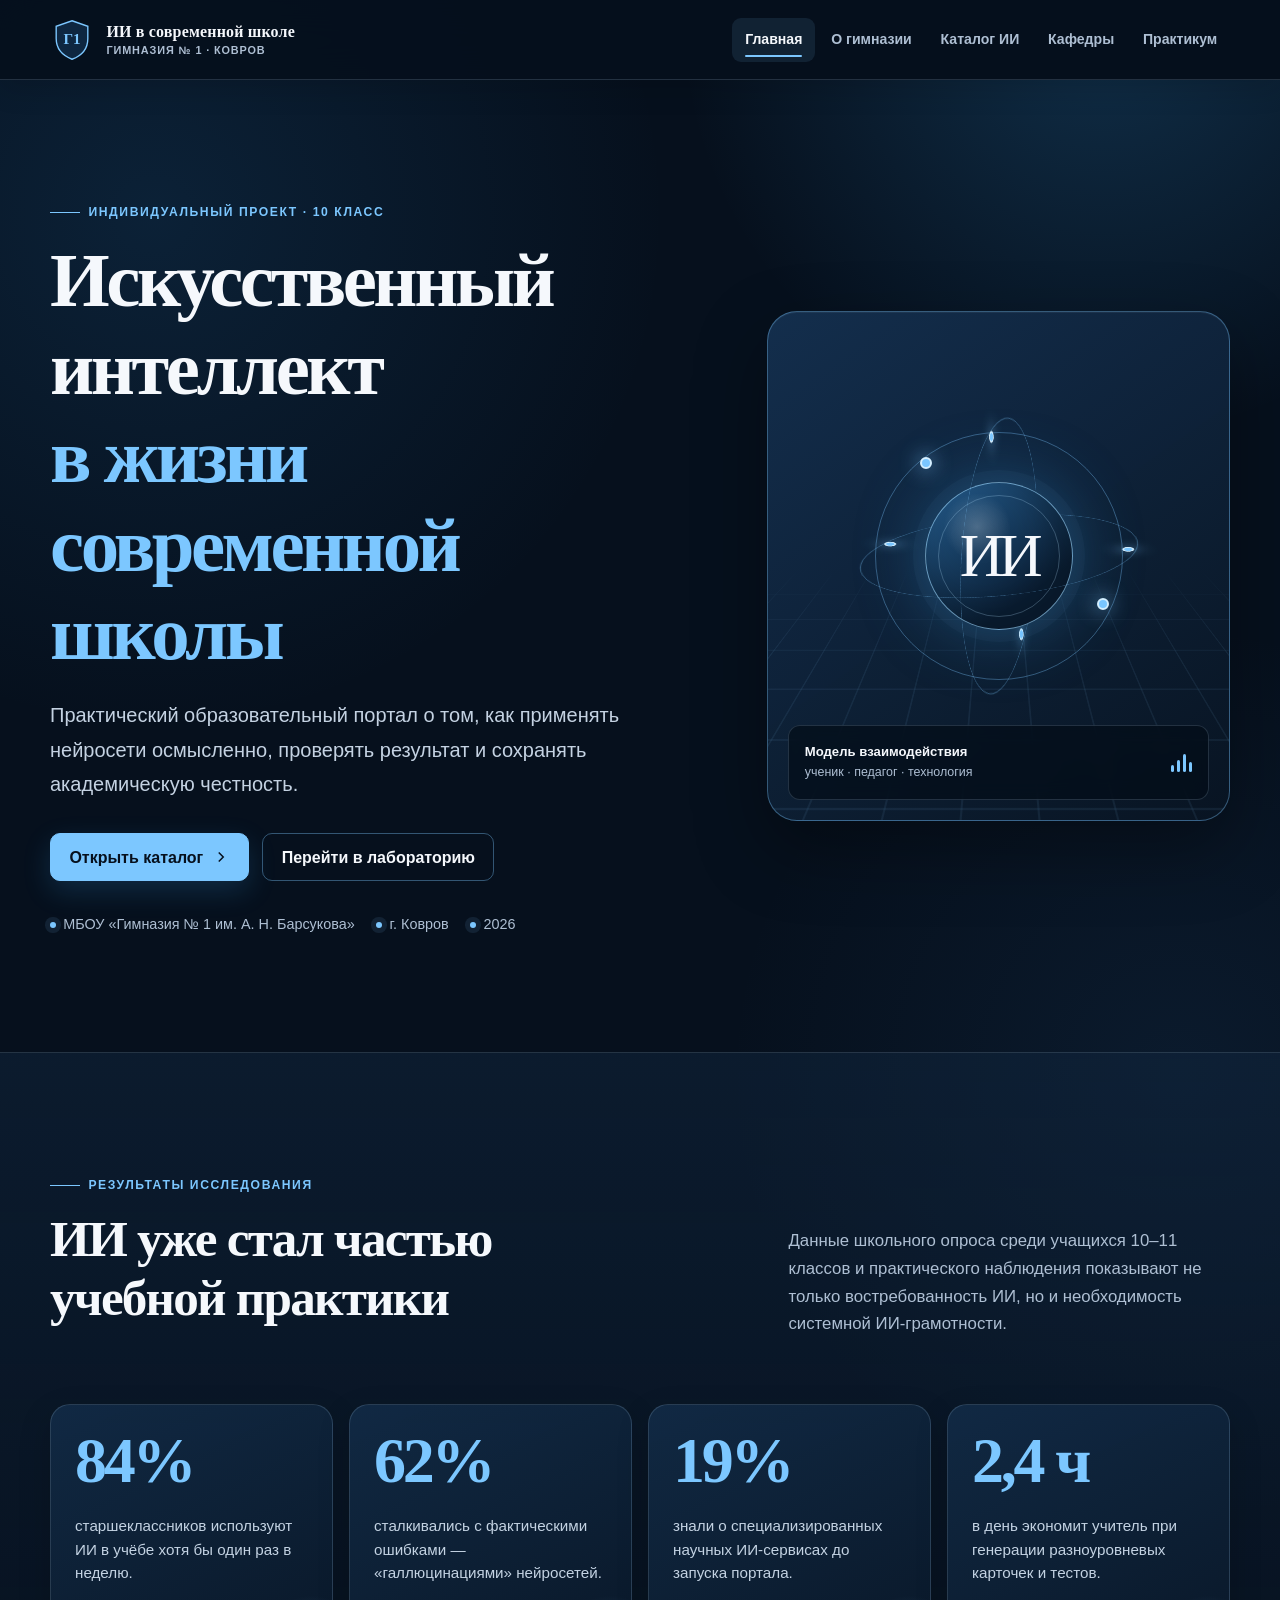
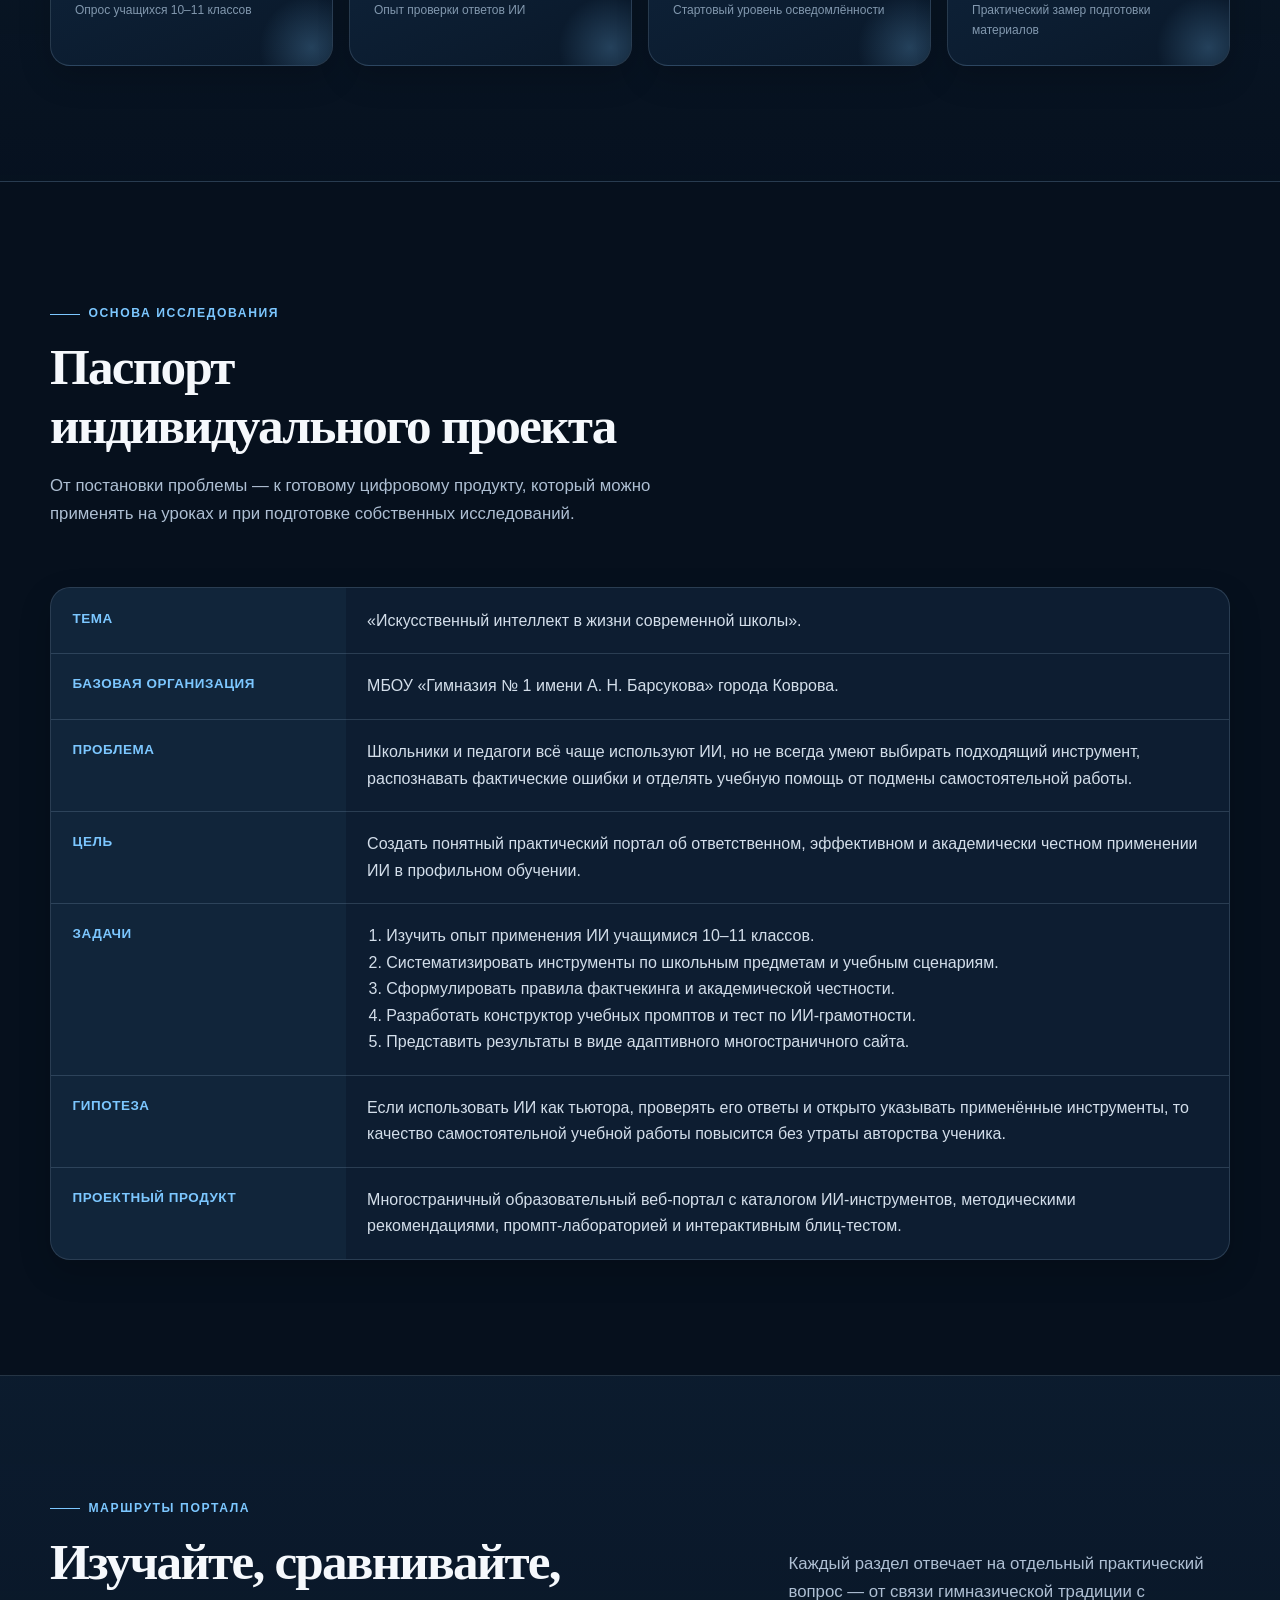
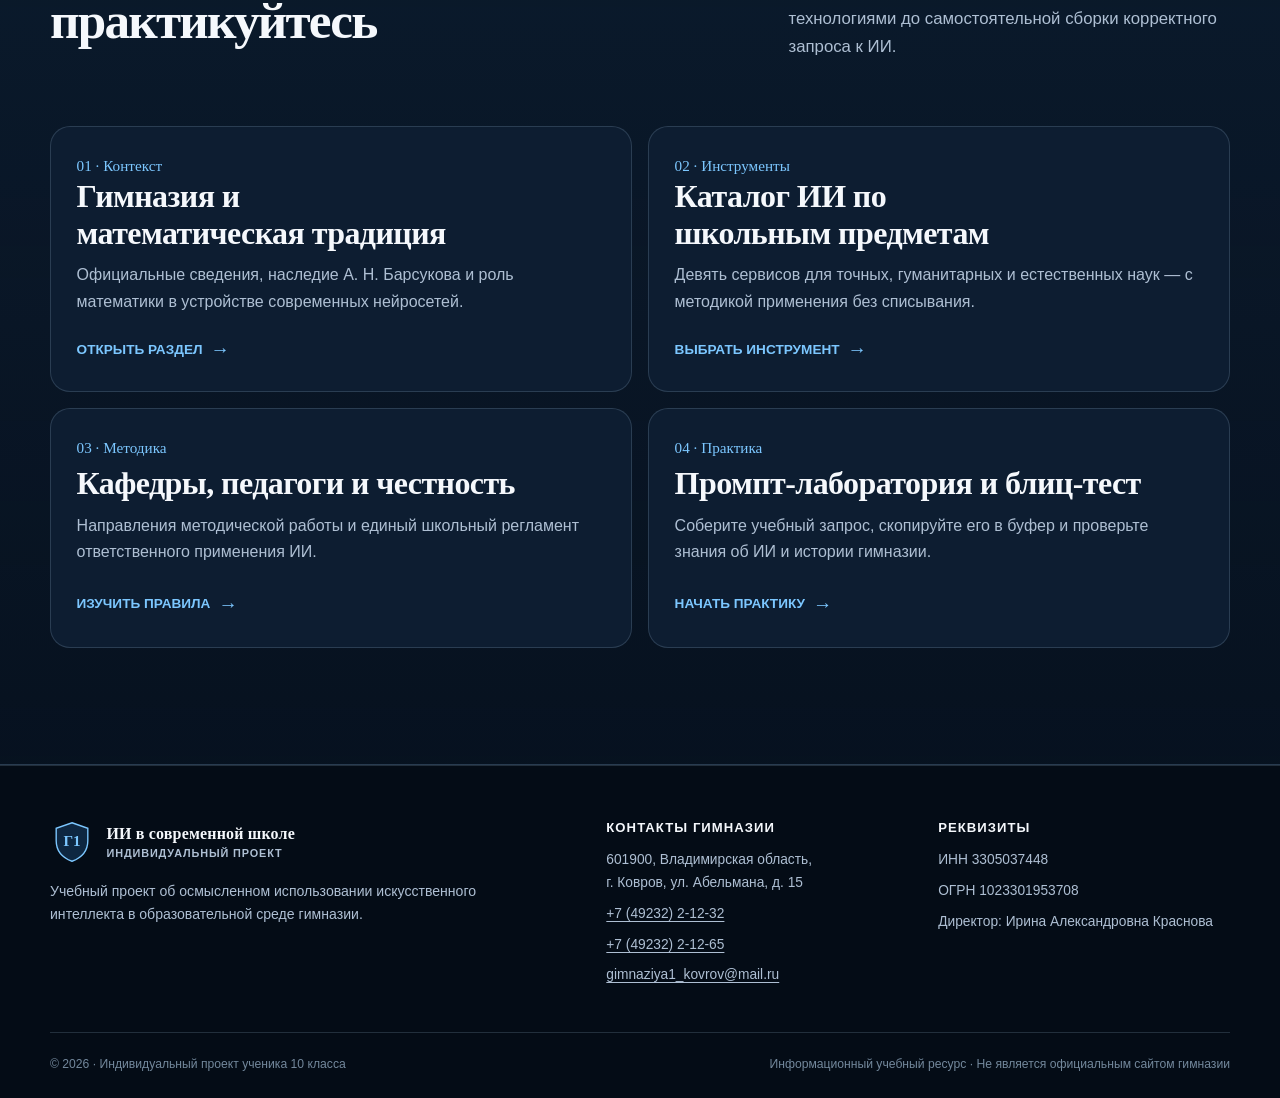
==== commit d97878bf: "Add files via upload" ====
--- a/index.html
+++ b/index.html
@@ -234,7 +234,7 @@
           <ul class="footer-list">
             <li>ИНН 3305037448</li>
             <li>ОГРН 1023301953708</li>
-            <li>Директор: Н. Р. Краснова</li>
+            <li>Директор: Ирина Александровна Краснова</li>
           </ul>
         </div>
       </div>
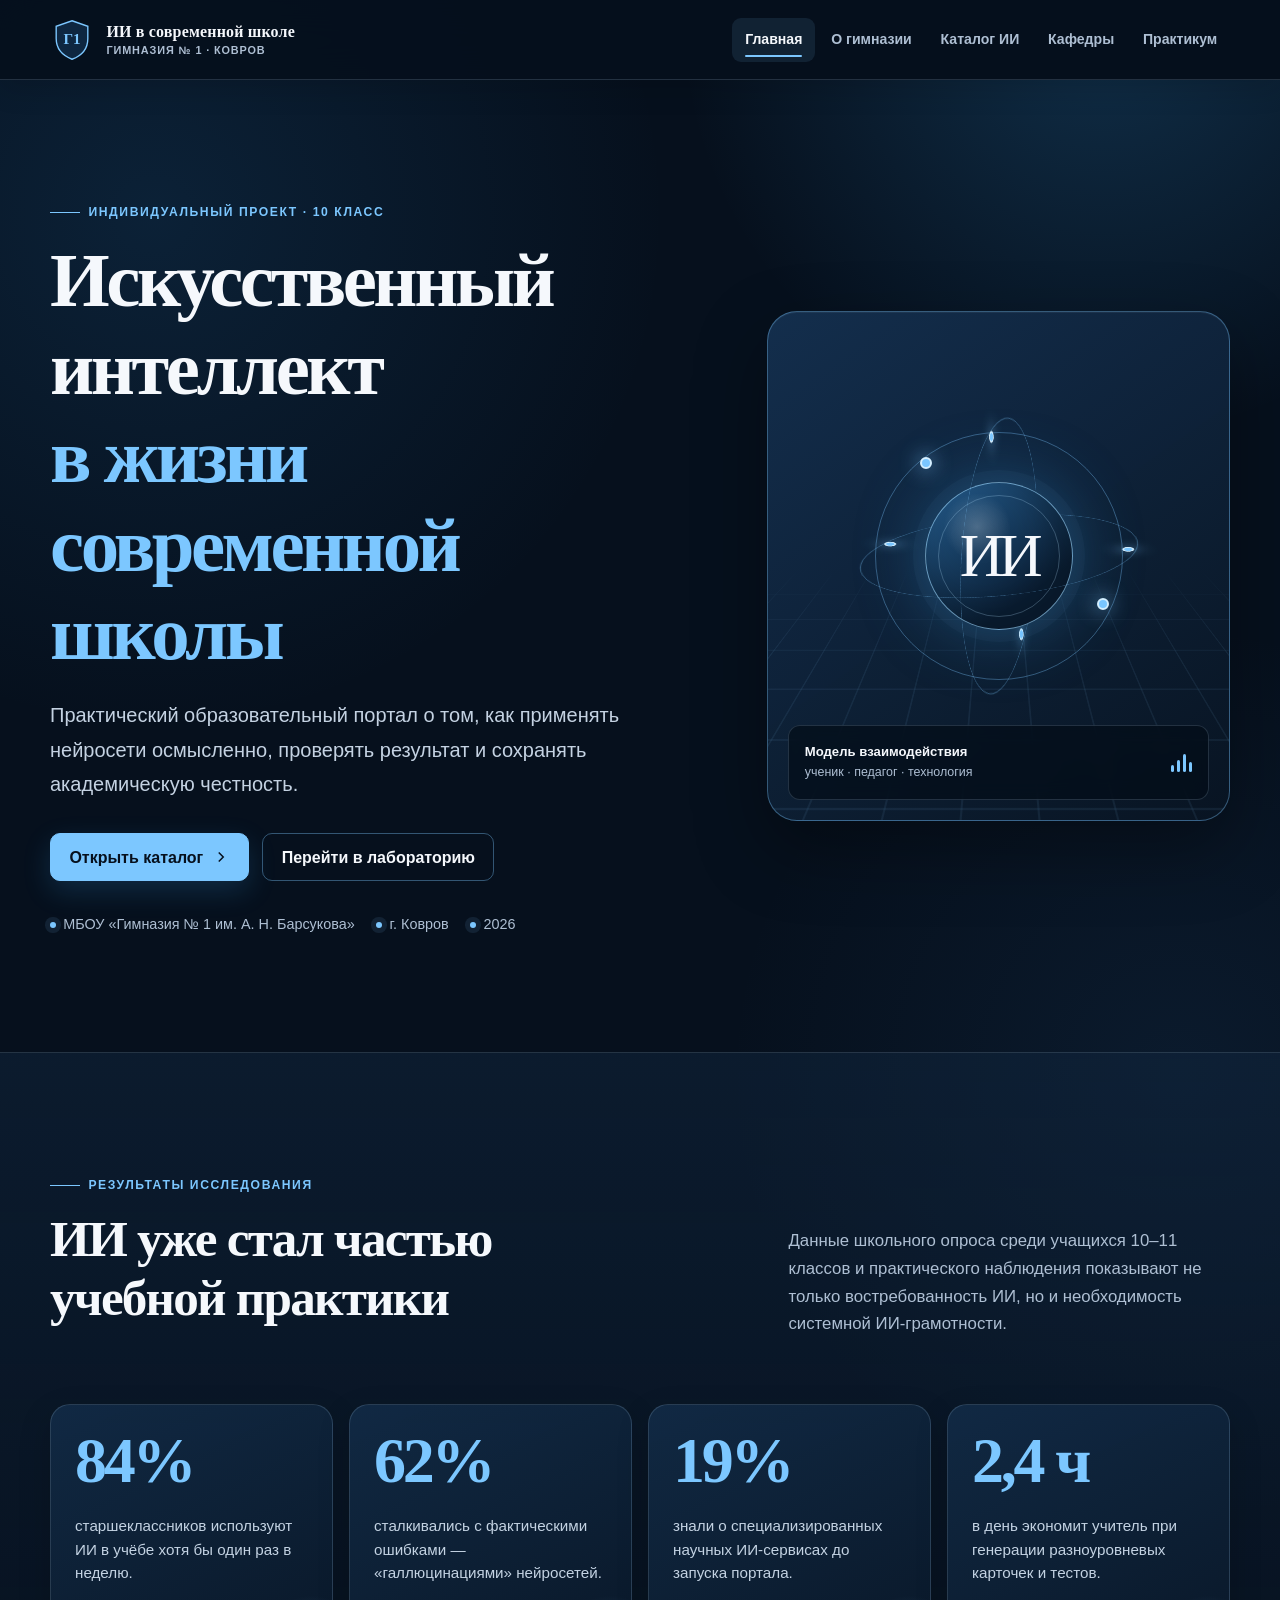
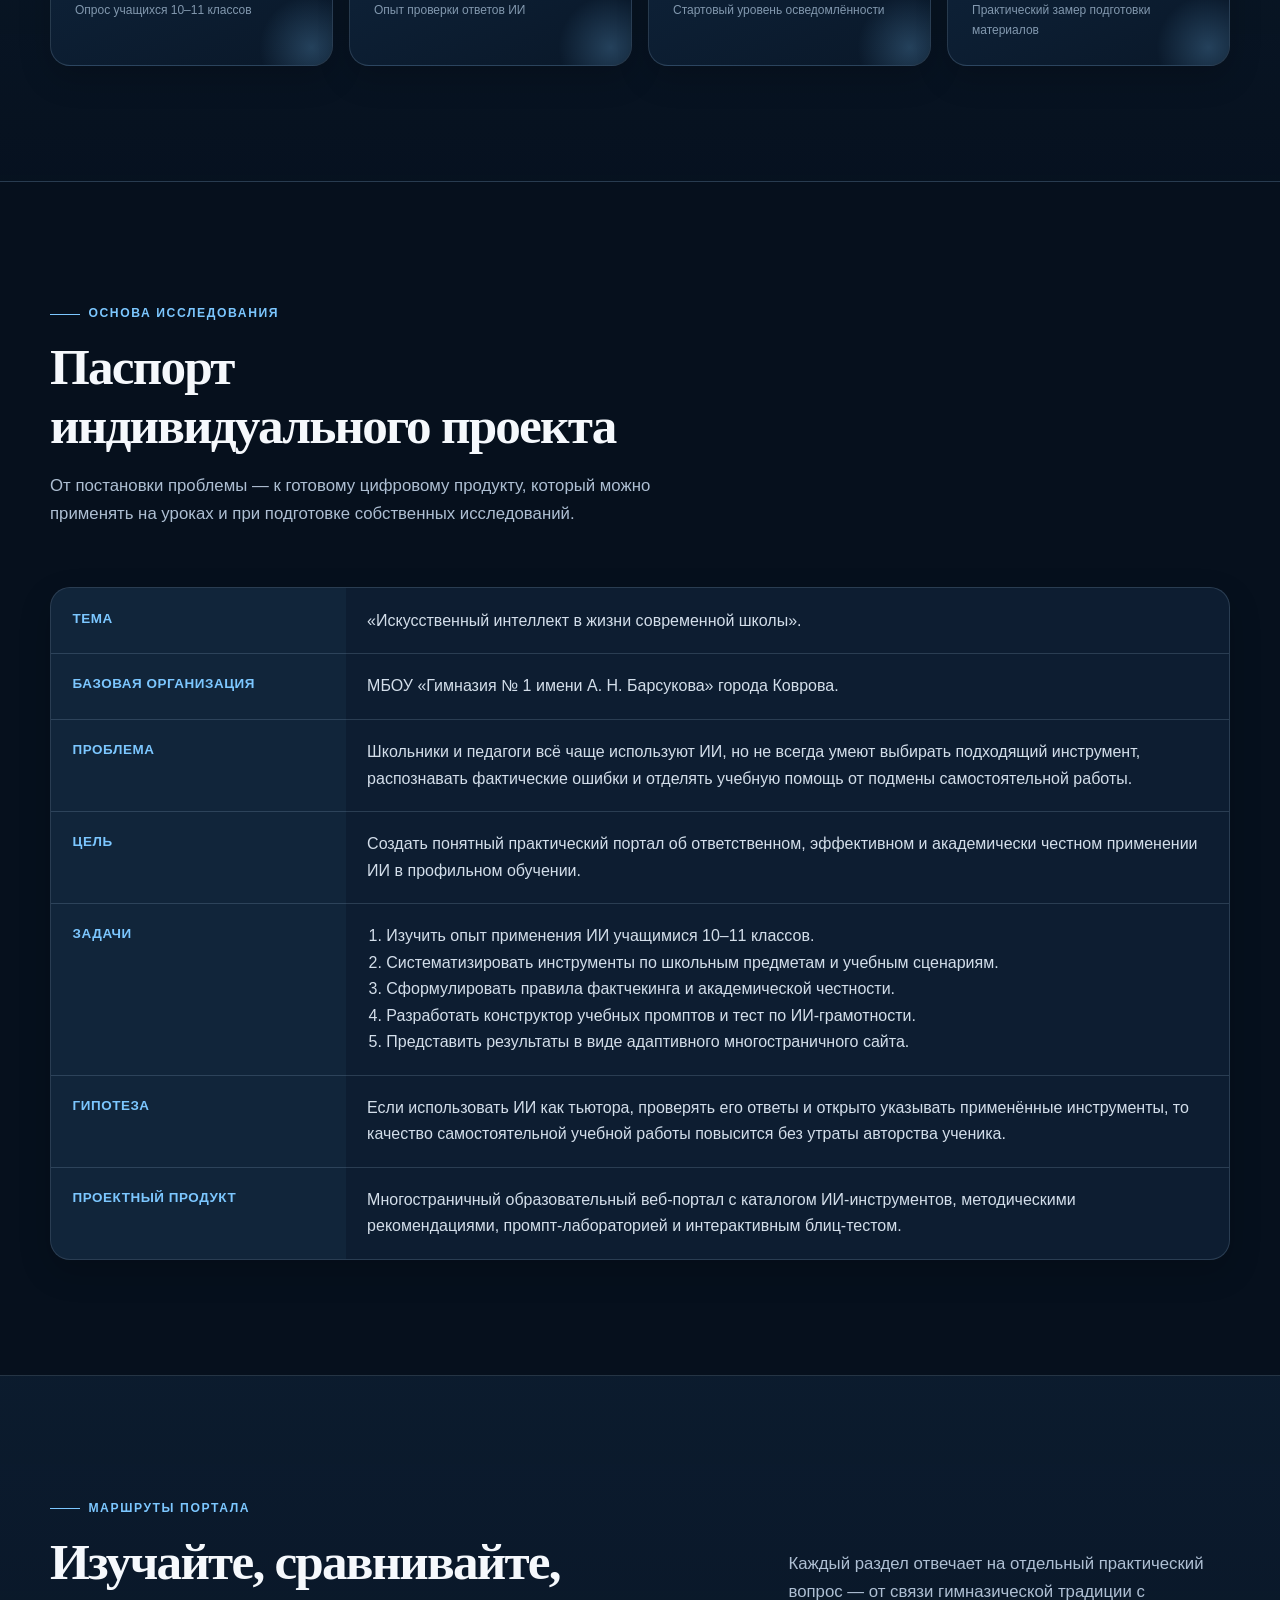
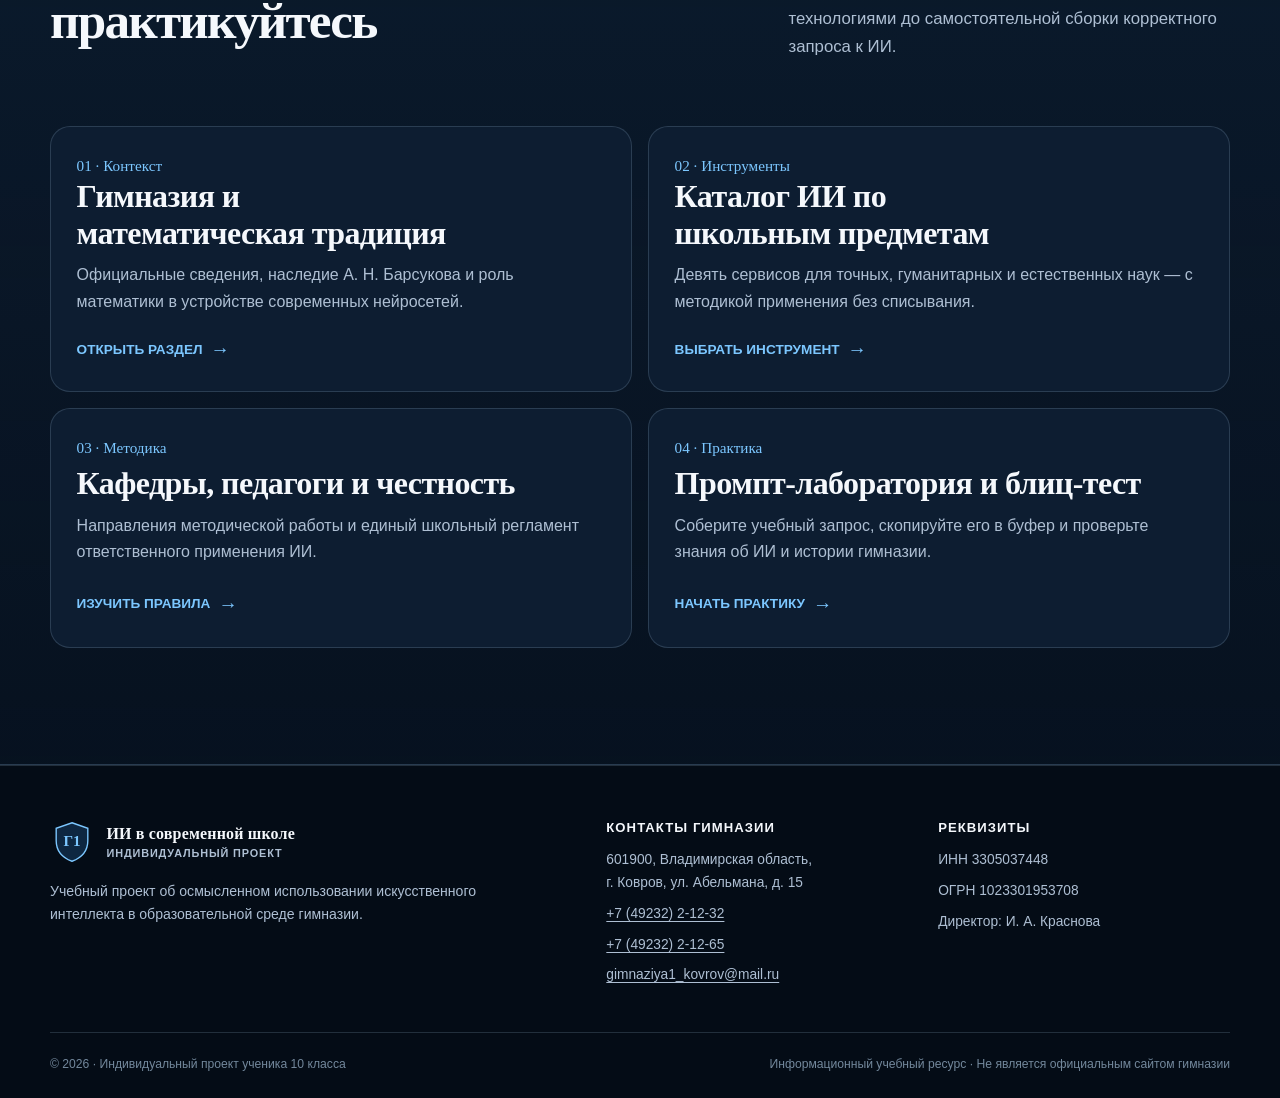
==== commit 62a4bb0d: "Update index.html" ====
--- a/index.html
+++ b/index.html
@@ -234,7 +234,7 @@
           <ul class="footer-list">
             <li>ИНН 3305037448</li>
             <li>ОГРН 1023301953708</li>
-            <li>Директор: Ирина Александровна Краснова</li>
+            <li>Директор: И. А. Краснова</li>
           </ul>
         </div>
       </div>
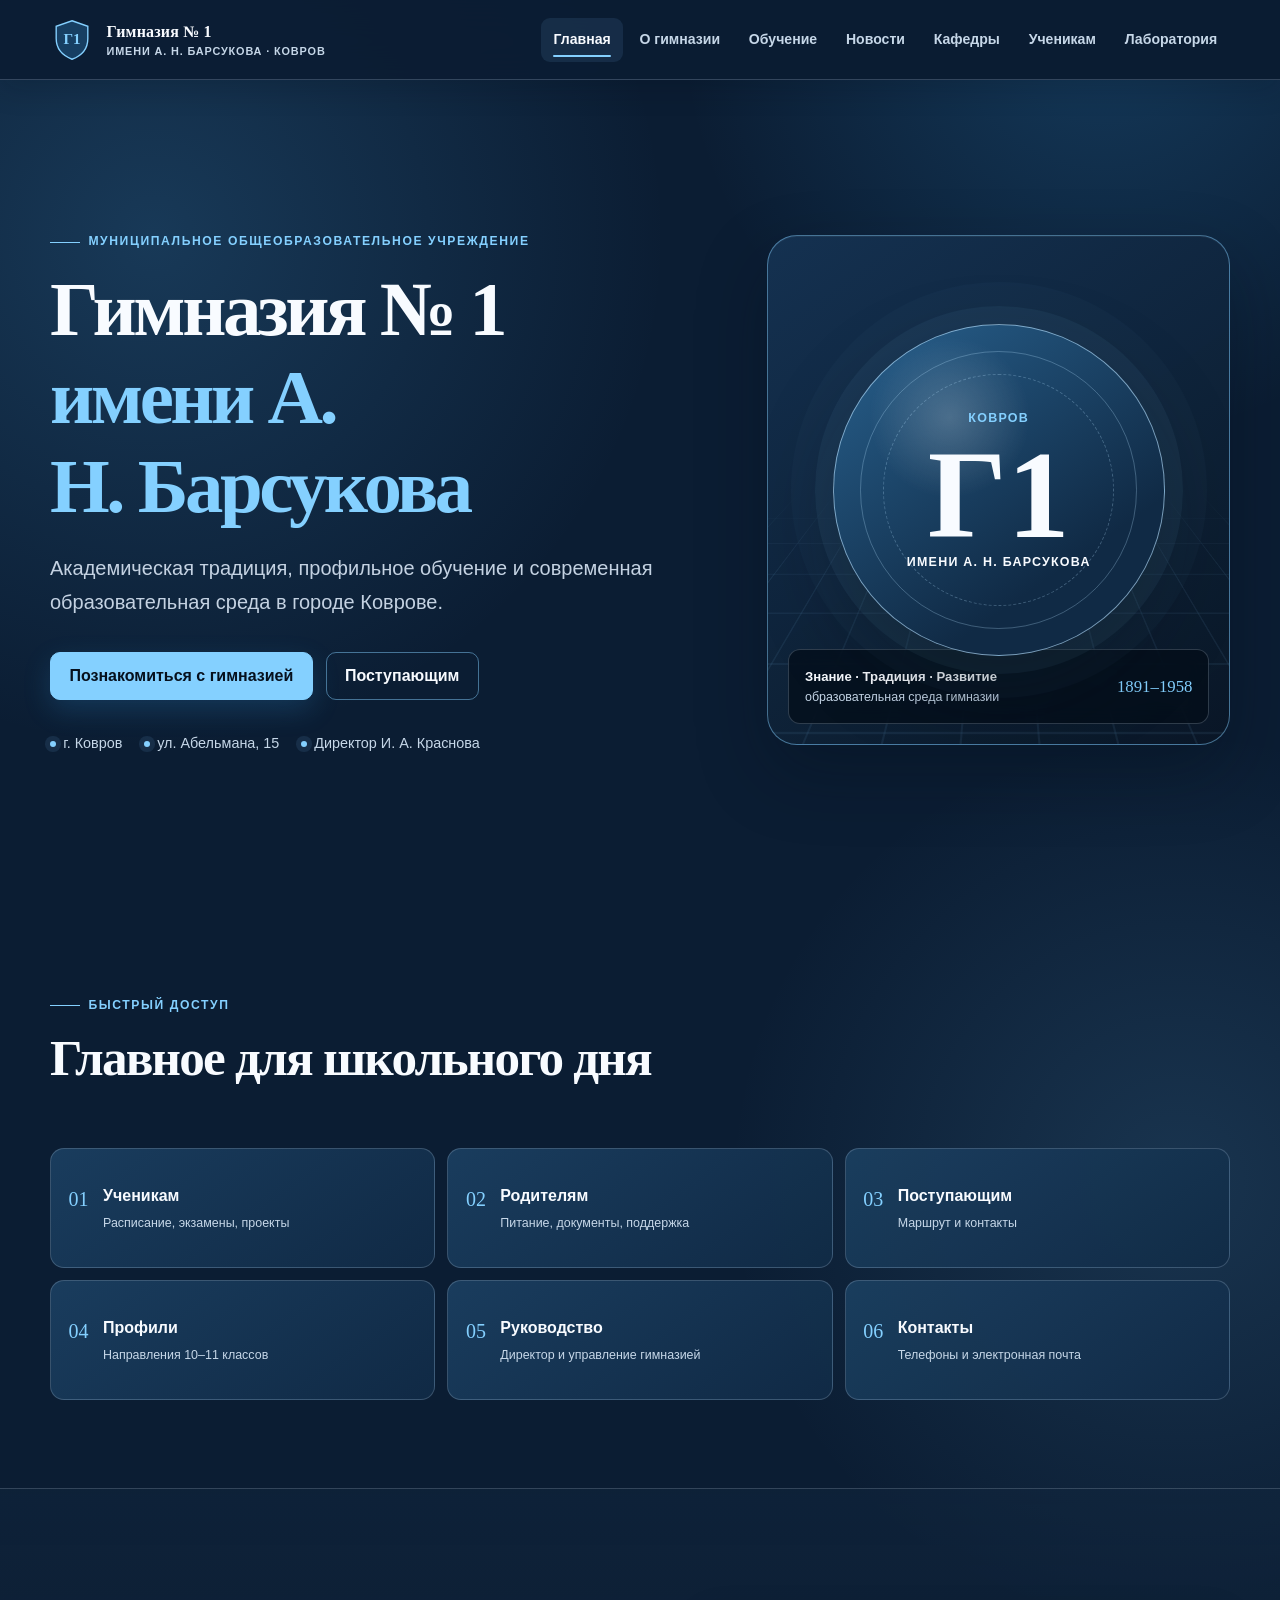
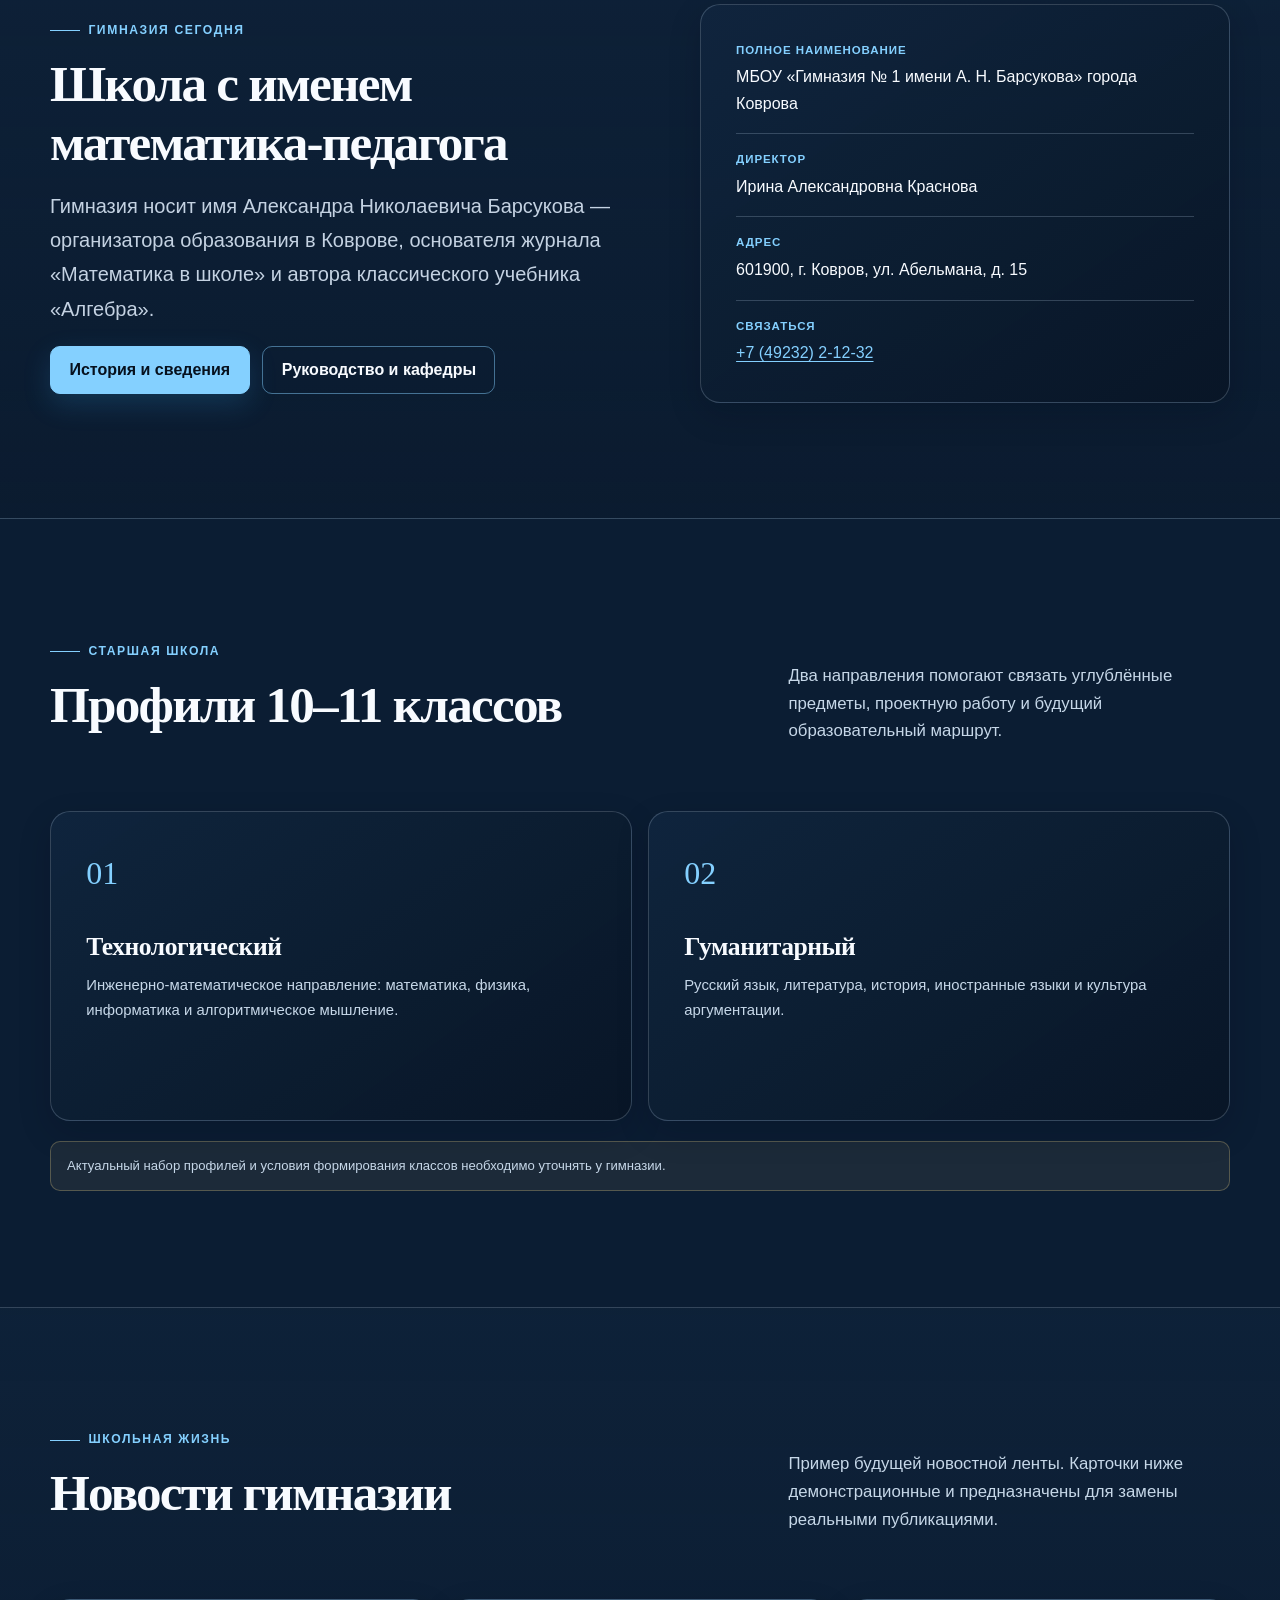
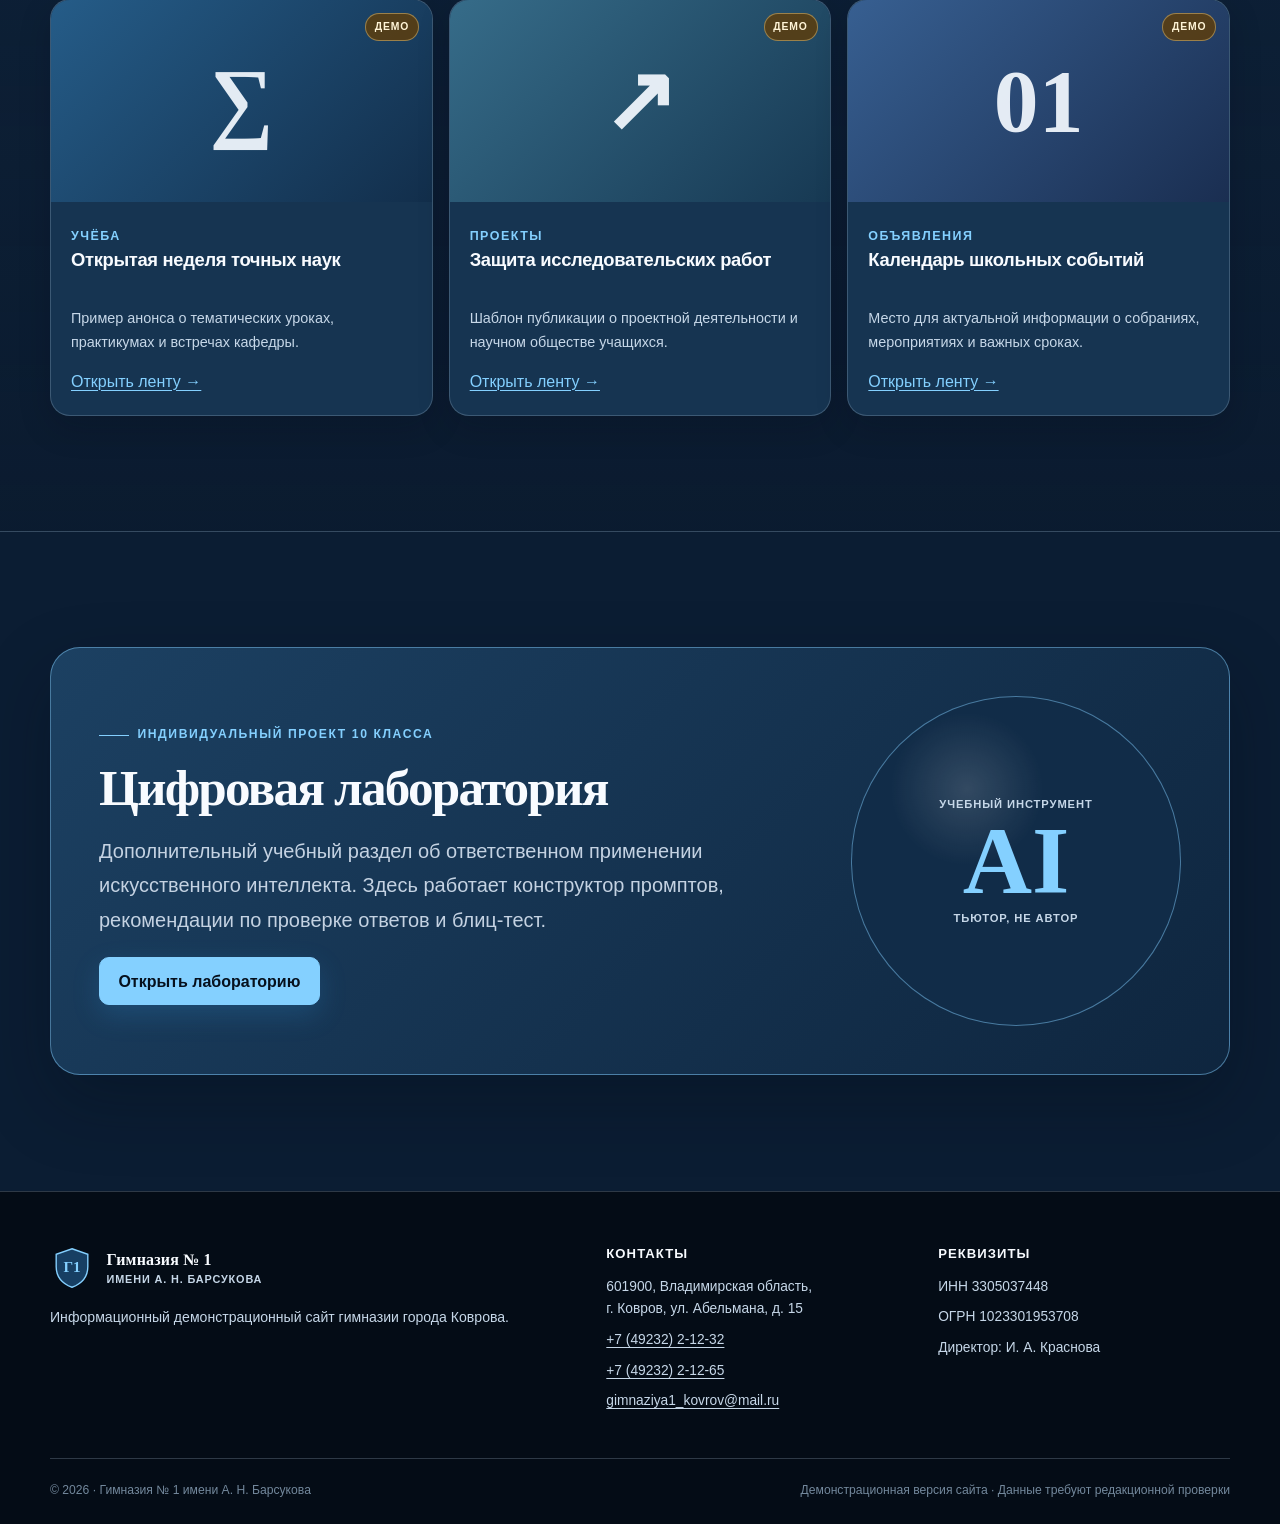
==== commit 7fa7297f: "Add files via upload" ====
--- a/index.html
+++ b/index.html
@@ -2,246 +2,126 @@
 <html lang="ru">
 <head>
   <meta charset="UTF-8">
-  <meta name="viewport" content="width=device-width, initial-scale=1.0">
-  <meta name="description" content="Индивидуальный проект ученика 10 класса об ответственном применении искусственного интеллекта в современной школе на базе Гимназии № 1 города Коврова.">
-  <meta name="theme-color" content="#06101d">
-  <title>ИИ в жизни современной школы — Главная</title>
+  <meta name="viewport" content="width=device-width, initial-scale=1.0, viewport-fit=cover">
+  <meta name="description" content="Информационный сайт МБОУ «Гимназия № 1 имени А. Н. Барсукова» города Коврова: обучение, школьная жизнь, кафедры и контакты.">
+  <meta name="theme-color" content="#0b1d33">
+  <title>Гимназия № 1 имени А. Н. Барсукова — Главная</title>
   <link rel="stylesheet" href="styles.css">
   <script src="script.js" defer></script>
 </head>
 <body data-page="index">
   <a class="skip-link" href="#main-content">Перейти к содержанию</a>
-
   <header class="site-header">
     <div class="container header-inner">
-      <a class="brand" href="index.html" aria-label="На главную — ИИ в современной школе">
-        <span class="brand-mark" aria-hidden="true">
-          <svg viewBox="0 0 64 64" focusable="false">
-            <path d="M32 4 55 12v18c0 14.8-9.2 24.7-23 30C18.2 54.7 9 44.8 9 30V12L32 4Z" fill="#0e2741" stroke="currentColor" stroke-width="2"/>
-            <text x="32" y="38" text-anchor="middle" fill="currentColor" font-size="22" font-family="Georgia, serif" font-weight="700">Г1</text>
-          </svg>
-        </span>
-        <span class="brand-copy">
-          <strong>ИИ в современной школе</strong>
-          <span>Гимназия № 1 · Ковров</span>
-        </span>
+      <a class="brand" href="index.html" aria-label="На главную — Гимназия № 1">
+        <span class="brand-mark" aria-hidden="true"><svg viewBox="0 0 64 64"><path d="M32 4 55 12v18c0 14.8-9.2 24.7-23 30C18.2 54.7 9 44.8 9 30V12L32 4Z" fill="#173f63" stroke="currentColor" stroke-width="2"/><text x="32" y="38" text-anchor="middle" fill="currentColor" font-size="22" font-family="Georgia, serif" font-weight="700">Г1</text></svg></span>
+        <span class="brand-copy"><strong>Гимназия № 1</strong><span>имени А. Н. Барсукова · Ковров</span></span>
       </a>
-
-      <button class="menu-toggle" type="button" aria-expanded="false" aria-controls="main-navigation" aria-label="Открыть меню">
-        <span class="menu-toggle-lines" aria-hidden="true"></span>
-      </button>
-
+      <button class="menu-toggle" type="button" aria-expanded="false" aria-controls="main-navigation" aria-label="Открыть меню"><span class="menu-toggle-lines" aria-hidden="true"></span></button>
       <nav class="site-nav" id="main-navigation" aria-label="Основная навигация">
         <ul>
           <li><a href="index.html" aria-current="page">Главная</a></li>
           <li><a href="gymnasium.html">О гимназии</a></li>
-          <li><a href="catalog.html">Каталог ИИ</a></li>
+          <li><a href="education.html">Обучение</a></li>
+          <li><a href="news.html">Новости</a></li>
           <li><a href="teachers.html">Кафедры</a></li>
-          <li><a href="practice.html">Практикум</a></li>
+          <li><a href="community.html">Ученикам</a></li>
+          <li><a href="practice.html">Лаборатория</a></li>
         </ul>
       </nav>
     </div>
   </header>
 
   <main id="main-content">
-    <section class="hero" aria-labelledby="hero-title">
+    <section class="hero school-hero" aria-labelledby="hero-title">
       <div class="container hero-layout">
         <div class="hero-copy">
-          <span class="eyebrow">Индивидуальный проект · 10 класс</span>
-          <h1 id="hero-title">Искусственный интеллект <span>в жизни современной школы</span></h1>
-          <p class="lead">Практический образовательный портал о том, как применять нейросети осмысленно, проверять результат и сохранять академическую честность.</p>
+          <span class="eyebrow">Муниципальное общеобразовательное учреждение</span>
+          <h1 id="hero-title">Гимназия № 1 <span>имени А. Н. Барсукова</span></h1>
+          <p class="lead">Академическая традиция, профильное обучение и современная образовательная среда в городе Коврове.</p>
           <div class="button-row">
-            <a class="button" href="catalog.html">
-              Открыть каталог
-              <svg viewBox="0 0 24 24" fill="none" stroke="currentColor" stroke-width="2" aria-hidden="true"><path d="m9 18 6-6-6-6"/></svg>
-            </a>
-            <a class="button button--secondary" href="practice.html">Перейти в лабораторию</a>
+            <a class="button" href="gymnasium.html">Познакомиться с гимназией</a>
+            <a class="button button--secondary" href="community.html#applicants">Поступающим</a>
           </div>
-          <div class="hero-meta" aria-label="Сведения о проекте">
-            <span>МБОУ «Гимназия № 1 им. А. Н. Барсукова»</span>
-            <span>г. Ковров</span>
-            <span>2026</span>
-          </div>
+          <div class="hero-meta" aria-label="Основные сведения"><span>г. Ковров</span><span>ул. Абельмана, 15</span><span>Директор И. А. Краснова</span></div>
         </div>
-
-        <div class="hero-visual" data-tilt aria-hidden="true">
+        <div class="hero-visual school-visual" data-tilt aria-hidden="true">
           <div class="visual-grid"></div>
-          <div class="ai-sphere">
-            <div class="orbit orbit--one"></div>
-            <div class="orbit orbit--two"></div>
-            <div class="orbit orbit--three"></div>
-            <div class="ai-core">ИИ</div>
-          </div>
-          <div class="visual-note">
-            <span><strong>Модель взаимодействия</strong><br>ученик · педагог · технология</span>
-            <span class="signal"><i></i><i></i><i></i><i></i></span>
-          </div>
+          <div class="school-seal"><span class="school-seal-small">Ковров</span><strong>Г1</strong><span>имени А. Н. Барсукова</span></div>
+          <div class="visual-note"><span><strong>Знание · Традиция · Развитие</strong><br>образовательная среда гимназии</span><span class="seal-year">1891–1958</span></div>
         </div>
       </div>
     </section>
 
-    <section class="section section--tinted" aria-labelledby="research-title">
+    <section class="section section--compact" aria-labelledby="services-title">
       <div class="container">
-        <div class="section-heading">
-          <div>
-            <span class="eyebrow">Результаты исследования</span>
-            <h2 id="research-title">ИИ уже стал частью учебной практики</h2>
-          </div>
-          <p>Данные школьного опроса среди учащихся 10–11 классов и практического наблюдения показывают не только востребованность ИИ, но и необходимость системной ИИ-грамотности.</p>
-        </div>
-
-        <div class="stats-grid">
-          <article class="stat-card">
-            <strong class="stat-value">84%</strong>
-            <p>старшеклассников используют ИИ в учёбе хотя бы один раз в неделю.</p>
-            <small>Опрос учащихся 10–11 классов</small>
-          </article>
-          <article class="stat-card">
-            <strong class="stat-value">62%</strong>
-            <p>сталкивались с фактическими ошибками — «галлюцинациями» нейросетей.</p>
-            <small>Опыт проверки ответов ИИ</small>
-          </article>
-          <article class="stat-card">
-            <strong class="stat-value">19%</strong>
-            <p>знали о специализированных научных ИИ-сервисах до запуска портала.</p>
-            <small>Стартовый уровень осведомлённости</small>
-          </article>
-          <article class="stat-card">
-            <strong class="stat-value">2,4 ч</strong>
-            <p>в день экономит учитель при генерации разноуровневых карточек и тестов.</p>
-            <small>Практический замер подготовки материалов</small>
-          </article>
+        <div class="section-heading section-heading--single"><span class="eyebrow">Быстрый доступ</span><h2 id="services-title">Главное для школьного дня</h2></div>
+        <div class="quick-grid">
+          <a class="quick-link" href="community.html#students"><span>01</span><strong>Ученикам</strong><small>Расписание, экзамены, проекты</small></a>
+          <a class="quick-link" href="community.html#parents"><span>02</span><strong>Родителям</strong><small>Питание, документы, поддержка</small></a>
+          <a class="quick-link" href="community.html#applicants"><span>03</span><strong>Поступающим</strong><small>Маршрут и контакты</small></a>
+          <a class="quick-link" href="education.html"><span>04</span><strong>Профили</strong><small>Направления 10–11 классов</small></a>
+          <a class="quick-link" href="gymnasium.html#leadership-title"><span>05</span><strong>Руководство</strong><small>Директор и управление гимназией</small></a>
+          <a class="quick-link" href="#contacts"><span>06</span><strong>Контакты</strong><small>Телефоны и электронная почта</small></a>
         </div>
       </div>
     </section>
 
-    <section class="section" aria-labelledby="passport-title">
+    <section class="section section--tinted" aria-labelledby="about-title">
+      <div class="container school-intro-grid">
+        <div>
+          <span class="eyebrow">Гимназия сегодня</span>
+          <h2 id="about-title">Школа с именем математика-педагога</h2>
+          <p class="lead">Гимназия носит имя Александра Николаевича Барсукова — организатора образования в Коврове, основателя журнала «Математика в школе» и автора классического учебника «Алгебра».</p>
+          <div class="button-row"><a class="button" href="gymnasium.html">История и сведения</a><a class="button button--secondary" href="teachers.html">Руководство и кафедры</a></div>
+        </div>
+        <dl class="school-facts surface-card">
+          <div><dt>Полное наименование</dt><dd>МБОУ «Гимназия № 1 имени А. Н. Барсукова» города Коврова</dd></div>
+          <div><dt>Директор</dt><dd>Ирина Александровна Краснова</dd></div>
+          <div><dt>Адрес</dt><dd>601900, г. Ковров, ул. Абельмана, д. 15</dd></div>
+          <div><dt>Связаться</dt><dd><a href="tel:+74923221232">+7 (49232) 2-12-32</a></dd></div>
+        </dl>
+      </div>
+    </section>
+
+    <section class="section" aria-labelledby="profiles-title">
       <div class="container">
-        <div class="section-heading section-heading--single">
-          <span class="eyebrow">Основа исследования</span>
-          <h2 id="passport-title">Паспорт индивидуального проекта</h2>
-          <p>От постановки проблемы — к готовому цифровому продукту, который можно применять на уроках и при подготовке собственных исследований.</p>
+        <div class="section-heading"><div><span class="eyebrow">Старшая школа</span><h2 id="profiles-title">Профили 10–11 классов</h2></div><p>Два направления помогают связать углублённые предметы, проектную работу и будущий образовательный маршрут.</p></div>
+        <div class="profile-grid profile-grid--two">
+          <article class="surface-card profile-card"><span class="profile-index">01</span><h3>Технологический</h3><p>Инженерно-математическое направление: математика, физика, информатика и алгоритмическое мышление.</p></article>
+          <article class="surface-card profile-card"><span class="profile-index">02</span><h3>Гуманитарный</h3><p>Русский язык, литература, история, иностранные языки и культура аргументации.</p></article>
         </div>
+        <p class="content-note">Актуальный набор профилей и условия формирования классов необходимо уточнять у гимназии.</p>
+      </div>
+    </section>
 
-        <div class="table-wrap">
-          <table class="data-table">
-            <tbody>
-              <tr>
-                <th scope="row">Тема</th>
-                <td>«Искусственный интеллект в жизни современной школы».</td>
-              </tr>
-              <tr>
-                <th scope="row">Базовая организация</th>
-                <td>МБОУ «Гимназия № 1 имени А. Н. Барсукова» города Коврова.</td>
-              </tr>
-              <tr>
-                <th scope="row">Проблема</th>
-                <td>Школьники и педагоги всё чаще используют ИИ, но не всегда умеют выбирать подходящий инструмент, распознавать фактические ошибки и отделять учебную помощь от подмены самостоятельной работы.</td>
-              </tr>
-              <tr>
-                <th scope="row">Цель</th>
-                <td>Создать понятный практический портал об ответственном, эффективном и академически честном применении ИИ в профильном обучении.</td>
-              </tr>
-              <tr>
-                <th scope="row">Задачи</th>
-                <td>
-                  <ol>
-                    <li>Изучить опыт применения ИИ учащимися 10–11 классов.</li>
-                    <li>Систематизировать инструменты по школьным предметам и учебным сценариям.</li>
-                    <li>Сформулировать правила фактчекинга и академической честности.</li>
-                    <li>Разработать конструктор учебных промптов и тест по ИИ-грамотности.</li>
-                    <li>Представить результаты в виде адаптивного многостраничного сайта.</li>
-                  </ol>
-                </td>
-              </tr>
-              <tr>
-                <th scope="row">Гипотеза</th>
-                <td>Если использовать ИИ как тьютора, проверять его ответы и открыто указывать применённые инструменты, то качество самостоятельной учебной работы повысится без утраты авторства ученика.</td>
-              </tr>
-              <tr>
-                <th scope="row">Проектный продукт</th>
-                <td>Многостраничный образовательный веб-портал с каталогом ИИ-инструментов, методическими рекомендациями, промпт-лабораторией и интерактивным блиц-тестом.</td>
-              </tr>
-            </tbody>
-          </table>
+    <section class="section section--tinted" aria-labelledby="news-title">
+      <div class="container">
+        <div class="section-heading"><div><span class="eyebrow">Школьная жизнь</span><h2 id="news-title">Новости гимназии</h2></div><p>Пример будущей новостной ленты. Карточки ниже демонстрационные и предназначены для замены реальными публикациями.</p></div>
+        <div class="news-grid">
+          <article class="news-card"><span class="demo-badge">Демо</span><div class="news-visual news-visual--math" aria-hidden="true">∑</div><div class="news-content"><span class="kicker">Учёба</span><h3>Открытая неделя точных наук</h3><p>Пример анонса о тематических уроках, практикумах и встречах кафедры.</p><a href="news.html">Открыть ленту →</a></div></article>
+          <article class="news-card"><span class="demo-badge">Демо</span><div class="news-visual news-visual--project" aria-hidden="true">↗</div><div class="news-content"><span class="kicker">Проекты</span><h3>Защита исследовательских работ</h3><p>Шаблон публикации о проектной деятельности и научном обществе учащихся.</p><a href="news.html">Открыть ленту →</a></div></article>
+          <article class="news-card"><span class="demo-badge">Демо</span><div class="news-visual news-visual--event" aria-hidden="true">01</div><div class="news-content"><span class="kicker">Объявления</span><h3>Календарь школьных событий</h3><p>Место для актуальной информации о собраниях, мероприятиях и важных сроках.</p><a href="news.html">Открыть ленту →</a></div></article>
         </div>
       </div>
     </section>
 
-    <section class="section section--tinted" aria-labelledby="routes-title">
-      <div class="container">
-        <div class="section-heading">
-          <div>
-            <span class="eyebrow">Маршруты портала</span>
-            <h2 id="routes-title">Изучайте, сравнивайте, практикуйтесь</h2>
-          </div>
-          <p>Каждый раздел отвечает на отдельный практический вопрос — от связи гимназической традиции с технологиями до самостоятельной сборки корректного запроса к ИИ.</p>
-        </div>
-
-        <div class="card-grid">
-          <a class="link-card" href="gymnasium.html">
-            <span class="link-card-number">01 · Контекст</span>
-            <h3>Гимназия и математическая традиция</h3>
-            <p>Официальные сведения, наследие А. Н. Барсукова и роль математики в устройстве современных нейросетей.</p>
-            <span class="link-card-arrow">Открыть раздел</span>
-          </a>
-          <a class="link-card" href="catalog.html">
-            <span class="link-card-number">02 · Инструменты</span>
-            <h3>Каталог ИИ по школьным предметам</h3>
-            <p>Девять сервисов для точных, гуманитарных и естественных наук — с методикой применения без списывания.</p>
-            <span class="link-card-arrow">Выбрать инструмент</span>
-          </a>
-          <a class="link-card" href="teachers.html">
-            <span class="link-card-number">03 · Методика</span>
-            <h3>Кафедры, педагоги и честность</h3>
-            <p>Направления методической работы и единый школьный регламент ответственного применения ИИ.</p>
-            <span class="link-card-arrow">Изучить правила</span>
-          </a>
-          <a class="link-card" href="practice.html">
-            <span class="link-card-number">04 · Практика</span>
-            <h3>Промпт-лаборатория и блиц-тест</h3>
-            <p>Соберите учебный запрос, скопируйте его в буфер и проверьте знания об ИИ и истории гимназии.</p>
-            <span class="link-card-arrow">Начать практику</span>
-          </a>
-        </div>
+    <section class="section" aria-labelledby="lab-title">
+      <div class="container digital-feature">
+        <div><span class="eyebrow">Индивидуальный проект 10 класса</span><h2 id="lab-title">Цифровая лаборатория</h2><p class="lead">Дополнительный учебный раздел об ответственном применении искусственного интеллекта. Здесь работает конструктор промптов, рекомендации по проверке ответов и блиц-тест.</p><a class="button" href="practice.html">Открыть лабораторию</a></div>
+        <div class="digital-feature-mark" aria-hidden="true"><span>учебный инструмент</span><strong>AI</strong><small>тьютор, не автор</small></div>
       </div>
     </section>
   </main>
 
-  <footer class="site-footer">
+  <footer class="site-footer" id="contacts">
     <div class="container">
       <div class="footer-grid">
-        <div class="footer-about">
-          <a class="brand" href="index.html" aria-label="На главную">
-            <span class="brand-mark" aria-hidden="true">
-              <svg viewBox="0 0 64 64" focusable="false"><path d="M32 4 55 12v18c0 14.8-9.2 24.7-23 30C18.2 54.7 9 44.8 9 30V12L32 4Z" fill="#0e2741" stroke="currentColor" stroke-width="2"/><text x="32" y="38" text-anchor="middle" fill="currentColor" font-size="22" font-family="Georgia, serif" font-weight="700">Г1</text></svg>
-            </span>
-            <span class="brand-copy"><strong>ИИ в современной школе</strong><span>Индивидуальный проект</span></span>
-          </a>
-          <p>Учебный проект об осмысленном использовании искусственного интеллекта в образовательной среде гимназии.</p>
-        </div>
-        <div>
-          <h2 class="footer-heading">Контакты гимназии</h2>
-          <ul class="footer-list">
-            <li>601900, Владимирская область,<br>г. Ковров, ул. Абельмана, д. 15</li>
-            <li><a href="tel:+74923221232">+7 (49232) 2-12-32</a></li>
-            <li><a href="tel:+74923221265">+7 (49232) 2-12-65</a></li>
-            <li><a href="mailto:gimnaziya1_kovrov@mail.ru">gimnaziya1_kovrov@mail.ru</a></li>
-          </ul>
-        </div>
-        <div>
-          <h2 class="footer-heading">Реквизиты</h2>
-          <ul class="footer-list">
-            <li>ИНН 3305037448</li>
-            <li>ОГРН 1023301953708</li>
-            <li>Директор: И. А. Краснова</li>
-          </ul>
-        </div>
+        <div class="footer-about"><a class="brand" href="index.html" aria-label="На главную"><span class="brand-mark" aria-hidden="true"><svg viewBox="0 0 64 64"><path d="M32 4 55 12v18c0 14.8-9.2 24.7-23 30C18.2 54.7 9 44.8 9 30V12L32 4Z" fill="#173f63" stroke="currentColor" stroke-width="2"/><text x="32" y="38" text-anchor="middle" fill="currentColor" font-size="22" font-family="Georgia" font-weight="700">Г1</text></svg></span><span class="brand-copy"><strong>Гимназия № 1</strong><span>имени А. Н. Барсукова</span></span></a><p>Информационный демонстрационный сайт гимназии города Коврова.</p></div>
+        <div><h2 class="footer-heading">Контакты</h2><ul class="footer-list"><li>601900, Владимирская область,<br>г. Ковров, ул. Абельмана, д. 15</li><li><a href="tel:+74923221232">+7 (49232) 2-12-32</a></li><li><a href="tel:+74923221265">+7 (49232) 2-12-65</a></li><li><a href="mailto:gimnaziya1_kovrov@mail.ru">gimnaziya1_kovrov@mail.ru</a></li></ul></div>
+        <div><h2 class="footer-heading">Реквизиты</h2><ul class="footer-list"><li>ИНН 3305037448</li><li>ОГРН 1023301953708</li><li>Директор: И. А. Краснова</li></ul></div>
       </div>
-      <div class="footer-bottom">
-        <span>© 2026 · Индивидуальный проект ученика 10 класса</span>
-        <span>Информационный учебный ресурс · Не является официальным сайтом гимназии</span>
-      </div>
+      <div class="footer-bottom"><span>© 2026 · Гимназия № 1 имени А. Н. Барсукова</span><span>Демонстрационная версия сайта · Данные требуют редакционной проверки</span></div>
     </div>
   </footer>
 </body>
--- a/styles.css
+++ b/styles.css
@@ -1,27 +1,28 @@
 :root {
-  --bg: #06101d;
-  --bg-elevated: #0a1728;
-  --surface: #0d1d31;
-  --surface-strong: #112640;
-  --surface-soft: rgba(20, 46, 76, 0.72);
-  --text: #f5f8fc;
-  --text-muted: #aebfd3;
-  --text-dark: #102033;
-  --accent: #7cc7ff;
-  --accent-strong: #38a8f4;
-  --accent-soft: rgba(124, 199, 255, 0.13);
-  --line: rgba(174, 203, 230, 0.18);
-  --line-strong: rgba(124, 199, 255, 0.38);
-  --success: #6fe3b2;
-  --danger: #ff9b9b;
-  --warning: #ffd783;
-  --shadow-sm: 0 12px 32px rgba(0, 0, 0, 0.18);
-  --shadow-lg: 0 28px 70px rgba(0, 0, 0, 0.34);
+  --bg: #0b1d33;
+  --bg-elevated: #102842;
+  --surface: #163451;
+  --surface-strong: #1d4264;
+  --surface-soft: rgba(30, 70, 105, 0.82);
+  --text: #f8fbff;
+  --text-muted: #c6d7e8;
+  --text-dark: #071729;
+  --accent: #84d0ff;
+  --accent-strong: #45afea;
+  --accent-soft: rgba(132, 208, 255, 0.16);
+  --line: rgba(196, 220, 240, 0.22);
+  --line-strong: rgba(132, 208, 255, 0.48);
+  --success: #7ee8bd;
+  --danger: #ffabab;
+  --warning: #ffdc8a;
+  --shadow-sm: 0 12px 32px rgba(2, 12, 24, 0.2);
+  --shadow-lg: 0 28px 70px rgba(2, 12, 24, 0.3);
   --radius-sm: 12px;
   --radius-md: 20px;
   --radius-lg: 30px;
   --container: 1180px;
-  --header-height: 80px;
+  --header-bar-height: 80px;
+  --header-height: calc(var(--header-bar-height) + env(safe-area-inset-top, 0px));
   --transition: 180ms ease;
 }
 
@@ -43,8 +44,8 @@
   overflow-x: hidden;
   color: var(--text);
   background:
-    radial-gradient(circle at 12% 5%, rgba(39, 123, 190, 0.16), transparent 32rem),
-    radial-gradient(circle at 92% 25%, rgba(45, 101, 159, 0.12), transparent 28rem),
+    radial-gradient(circle at 12% 5%, rgba(70, 157, 218, 0.22), transparent 32rem),
+    radial-gradient(circle at 92% 25%, rgba(98, 174, 226, 0.16), transparent 28rem),
     var(--bg);
   font-family: Inter, "Segoe UI", Roboto, Helvetica, Arial, sans-serif;
   font-size: 16px;
@@ -52,8 +53,10 @@
   text-rendering: optimizeLegibility;
 }
 
+html.nav-open,
 body.nav-open {
   overflow: hidden;
+  overscroll-behavior: none;
 }
 
 img,
@@ -296,9 +299,11 @@
   z-index: 100;
   inset: 0 0 auto;
   height: var(--header-height);
-  background: rgba(6, 16, 29, 0.92);
+  padding-top: env(safe-area-inset-top, 0px);
+  padding-inline: env(safe-area-inset-left, 0px) env(safe-area-inset-right, 0px);
+  background: rgba(11, 29, 51, 0.93);
   border-bottom: 1px solid var(--line);
-  box-shadow: 0 10px 28px rgba(0, 0, 0, 0.12);
+  box-shadow: 0 10px 28px rgba(2, 12, 24, 0.16);
   backdrop-filter: blur(18px);
 }
 
@@ -306,13 +311,14 @@
   display: flex;
   justify-content: space-between;
   align-items: center;
-  height: 100%;
+  height: var(--header-bar-height);
   gap: 1.5rem;
 }
 
 .brand {
   display: inline-flex;
   flex: 0 1 auto;
+  min-width: 0;
   gap: 0.78rem;
   align-items: center;
   color: var(--text);
@@ -339,6 +345,7 @@
 
 .brand-copy {
   display: grid;
+  min-width: 0;
   line-height: 1.12;
 }
 
@@ -1806,7 +1813,8 @@
   }
 
   .stats-grid,
-  .profile-grid {
+  .profile-grid,
+  .profile-grid--two {
     grid-template-columns: repeat(2, minmax(0, 1fr));
   }
 
@@ -1816,35 +1824,68 @@
   }
 }
 
-@media (max-width: 860px) {
+@media (max-width: 1120px) {
   :root {
-    --header-height: 72px;
-  }
-
-  .menu-toggle {
+    --header-bar-height: 72px;
+  }
+
+  .js-ready .menu-toggle {
     display: grid;
   }
 
   .js-ready .site-nav {
-    position: fixed;
+    position: absolute;
     z-index: 99;
-    top: var(--header-height);
-    right: 0;
-    bottom: 0;
-    left: 0;
-    padding: 1rem;
+    top: 100%;
+    right: calc(-1 * env(safe-area-inset-right, 0px));
+    bottom: auto;
+    left: calc(-1 * env(safe-area-inset-left, 0px));
+    width: auto;
+    height: calc(100vh - var(--header-height));
+    height: calc(100svh - var(--header-height));
+    height: calc(100dvh - var(--header-height));
+    padding:
+      1rem
+      max(1rem, env(safe-area-inset-right, 0px))
+      calc(1rem + env(safe-area-inset-bottom, 0px))
+      max(1rem, env(safe-area-inset-left, 0px));
+    overflow-x: hidden;
     overflow-y: auto;
+    overscroll-behavior: contain;
     visibility: hidden;
     opacity: 0;
-    background: rgba(4, 13, 23, 0.98);
+    background: rgba(11, 29, 51, 0.985);
+    border-top: 1px solid var(--line);
+    box-shadow: 0 24px 44px rgba(2, 12, 24, 0.28);
     transform: translateY(-12px);
     transition: opacity var(--transition), transform var(--transition), visibility var(--transition);
+    -webkit-overflow-scrolling: touch;
   }
 
   .js-ready .nav-open .site-nav {
     visibility: visible;
     opacity: 1;
     transform: translateY(0);
+  }
+
+  html:not(.js-ready) body {
+    padding-top: 0;
+  }
+
+  html:not(.js-ready) .site-header {
+    position: static;
+    height: auto;
+    padding-top: env(safe-area-inset-top, 0px);
+  }
+
+  html:not(.js-ready) .header-inner {
+    height: auto;
+    flex-wrap: wrap;
+    padding-block: 0.75rem;
+  }
+
+  html:not(.js-ready) .site-nav {
+    width: 100%;
   }
 
   .site-nav ul {
@@ -1915,7 +1956,10 @@
   }
 
   .brand-copy strong {
+    overflow: hidden;
     font-size: 0.91rem;
+    text-overflow: ellipsis;
+    white-space: nowrap;
   }
 
   .brand-copy span {
@@ -1994,6 +2038,409 @@
   .output-placeholder {
     min-height: 340px;
   }
+}
+
+@media (max-width: 360px) {
+  .header-inner {
+    gap: 0.5rem;
+  }
+
+  .brand-mark {
+    flex-basis: 40px;
+    width: 40px;
+    height: 40px;
+  }
+
+  .menu-toggle {
+    flex: 0 0 44px;
+    width: 44px;
+    height: 44px;
+  }
+}
+
+/* School site components */
+.school-visual {
+  display: grid;
+  place-items: center;
+}
+
+.school-seal {
+  position: relative;
+  z-index: 2;
+  display: grid;
+  width: min(72%, 340px);
+  aspect-ratio: 1;
+  place-content: center;
+  padding: 2rem;
+  color: var(--text);
+  background: radial-gradient(circle at 35% 28%, rgba(255, 255, 255, 0.2), transparent 25%), linear-gradient(145deg, #28618e, #102a45 72%);
+  border: 1px solid rgba(184, 226, 255, 0.62);
+  border-radius: 50%;
+  box-shadow: 0 0 0 18px rgba(132, 208, 255, 0.05), 0 0 0 42px rgba(132, 208, 255, 0.025), 0 35px 80px rgba(2, 12, 24, 0.34);
+  text-align: center;
+  transform: translateZ(42px);
+}
+
+.school-seal::before,
+.school-seal::after {
+  position: absolute;
+  inset: 8%;
+  border: 1px solid rgba(184, 226, 255, 0.28);
+  border-radius: 50%;
+  content: "";
+}
+
+.school-seal::after {
+  inset: 15%;
+  border-style: dashed;
+}
+
+.school-seal strong {
+  font-family: Georgia, "Times New Roman", serif;
+  font-size: clamp(4.5rem, 10vw, 7.8rem);
+  line-height: 0.9;
+}
+
+.school-seal span {
+  position: relative;
+  z-index: 1;
+  font-size: 0.78rem;
+  font-weight: 800;
+  letter-spacing: 0.1em;
+  text-transform: uppercase;
+}
+
+.school-seal-small {
+  margin-bottom: 0.7rem;
+  color: var(--accent);
+}
+
+.seal-year {
+  flex: 0 0 auto;
+  color: var(--accent);
+  font-family: Georgia, "Times New Roman", serif;
+  font-size: 1.05rem;
+}
+
+.quick-grid {
+  display: grid;
+  grid-template-columns: repeat(3, minmax(0, 1fr));
+  gap: 0.75rem;
+}
+
+.quick-link {
+  position: relative;
+  display: grid;
+  grid-template-columns: auto 1fr;
+  gap: 0.2rem 0.9rem;
+  min-height: 120px;
+  align-content: center;
+  padding: 1.1rem;
+  color: var(--text);
+  background: linear-gradient(145deg, rgba(27, 63, 96, 0.94), rgba(17, 43, 70, 0.94));
+  border: 1px solid var(--line);
+  border-radius: 14px;
+  text-decoration: none;
+  transition: transform var(--transition), border-color var(--transition), background var(--transition);
+}
+
+.quick-link:hover {
+  color: var(--text);
+  background: var(--surface-strong);
+  border-color: var(--line-strong);
+  transform: translateY(-3px);
+}
+
+.quick-link > span {
+  grid-row: 1 / 3;
+  color: var(--accent);
+  font-family: Georgia, "Times New Roman", serif;
+  font-size: 1.25rem;
+}
+
+.quick-link strong {
+  font-size: 1rem;
+}
+
+.quick-link small {
+  color: var(--text-muted);
+  font-size: 0.78rem;
+}
+
+.school-intro-grid {
+  display: grid;
+  grid-template-columns: minmax(0, 1.05fr) minmax(320px, 0.95fr);
+  gap: clamp(1.5rem, 5vw, 4.5rem);
+  align-items: center;
+}
+
+.school-facts {
+  margin: 0;
+}
+
+.school-facts > div {
+  padding-block: 1rem;
+  border-bottom: 1px solid var(--line);
+}
+
+.school-facts > div:first-child { padding-top: 0; }
+.school-facts > div:last-child { padding-bottom: 0; border-bottom: 0; }
+.school-facts dt { margin-bottom: 0.3rem; color: var(--accent); font-size: 0.72rem; font-weight: 800; letter-spacing: 0.08em; text-transform: uppercase; }
+.school-facts dd { margin: 0; color: var(--text); }
+
+.profile-grid--two {
+  grid-template-columns: repeat(2, minmax(0, 1fr));
+}
+
+.content-note {
+  margin-top: 1.25rem;
+  padding: 0.85rem 1rem;
+  color: var(--text-muted);
+  background: rgba(255, 220, 138, 0.07);
+  border: 1px solid rgba(255, 220, 138, 0.26);
+  border-radius: 10px;
+  font-size: 0.82rem;
+}
+
+.news-grid {
+  display: grid;
+  grid-template-columns: repeat(3, minmax(0, 1fr));
+  gap: 1rem;
+}
+
+.news-grid--wide {
+  grid-template-columns: repeat(3, minmax(0, 1fr));
+}
+
+.news-card {
+  position: relative;
+  overflow: hidden;
+  background: var(--surface);
+  border: 1px solid var(--line);
+  border-radius: var(--radius-md);
+  box-shadow: var(--shadow-sm);
+}
+
+.news-card[hidden] { display: none; }
+
+.demo-badge {
+  position: absolute;
+  z-index: 3;
+  top: 0.8rem;
+  right: 0.8rem;
+  padding: 0.28rem 0.55rem;
+  color: #fff4d6;
+  background: rgba(92, 62, 14, 0.86);
+  border: 1px solid rgba(255, 220, 138, 0.42);
+  border-radius: 99px;
+  font-size: 0.65rem;
+  font-weight: 900;
+  letter-spacing: 0.08em;
+  text-transform: uppercase;
+}
+
+.news-visual {
+  display: grid;
+  aspect-ratio: 16 / 8.5;
+  place-items: center;
+  color: rgba(244, 250, 255, 0.92);
+  background: linear-gradient(135deg, #255c88, #122e4b);
+  font-family: Georgia, "Times New Roman", serif;
+  font-size: clamp(3rem, 8vw, 5.6rem);
+  font-weight: 700;
+}
+
+.news-visual--project { background: linear-gradient(135deg, #366c89, #173953); }
+.news-visual--event { background: linear-gradient(135deg, #375f91, #1a2e51); }
+.news-visual--notice { background: linear-gradient(135deg, #6d5a32, #352d22); }
+.news-visual--science { background: linear-gradient(135deg, #236d72, #173a4b); }
+.news-visual--digital { background: linear-gradient(135deg, #445a93, #252f5b); }
+
+.news-content {
+  padding: 1.25rem;
+}
+
+.news-content h3 {
+  min-height: 2.5em;
+  font-family: Inter, "Segoe UI", sans-serif;
+  font-size: 1.15rem;
+}
+
+.news-content p {
+  color: var(--text-muted);
+  font-size: 0.9rem;
+}
+
+.news-meta {
+  display: block;
+  margin-top: 1rem;
+  padding-top: 0.8rem;
+  color: #94abc0;
+  border-top: 1px solid var(--line);
+  font-size: 0.74rem;
+}
+
+.digital-feature {
+  display: grid;
+  grid-template-columns: minmax(0, 1.2fr) minmax(240px, 0.55fr);
+  gap: 2rem;
+  align-items: center;
+  padding: clamp(1.5rem, 4vw, 3rem);
+  background: linear-gradient(135deg, rgba(29, 66, 100, 0.96), rgba(15, 38, 63, 0.96));
+  border: 1px solid var(--line-strong);
+  border-radius: var(--radius-lg);
+  box-shadow: var(--shadow-lg);
+}
+
+.digital-feature-mark {
+  display: grid;
+  aspect-ratio: 1;
+  place-content: center;
+  color: var(--text);
+  background: radial-gradient(circle at 35% 28%, rgba(255, 255, 255, 0.14), transparent 24%), #112c48;
+  border: 1px solid var(--line-strong);
+  border-radius: 50%;
+  text-align: center;
+}
+
+.digital-feature-mark strong { color: var(--accent); font-family: Georgia, "Times New Roman", serif; font-size: clamp(3rem, 8vw, 6rem); line-height: 1; }
+.digital-feature-mark span, .digital-feature-mark small { color: var(--text-muted); font-size: 0.7rem; font-weight: 800; letter-spacing: 0.08em; text-transform: uppercase; }
+
+.leadership-card {
+  display: grid;
+  grid-template-columns: minmax(240px, 0.65fr) minmax(0, 1fr);
+  gap: clamp(1.5rem, 4vw, 3rem);
+  align-items: center;
+}
+
+.leadership-card img {
+  width: 100%;
+  max-height: 390px;
+  object-fit: cover;
+  object-position: center top;
+  border-radius: 14px;
+}
+
+.official-links-grid {
+  display: grid;
+  grid-template-columns: repeat(3, minmax(0, 1fr));
+  gap: 0.8rem;
+}
+
+.official-link-card {
+  min-height: 220px;
+  padding: 1.25rem;
+  background: rgba(16, 40, 66, 0.78);
+  border: 1px solid var(--line);
+  border-radius: 14px;
+}
+
+.official-link-card > span { color: var(--accent); font-family: Georgia, "Times New Roman", serif; font-size: 1.35rem; }
+.official-link-card h3 { margin-top: 1.6rem; font-family: Inter, "Segoe UI", sans-serif; font-size: 1.05rem; }
+.official-link-card p { color: var(--text-muted); font-size: 0.85rem; }
+.official-link-card strong { display: block; margin-top: 1rem; color: var(--warning); font-size: 0.73rem; text-transform: uppercase; }
+.official-link-card.is-ready { border-color: rgba(126, 232, 189, 0.4); }
+.official-link-card.is-ready strong { color: var(--success); }
+
+.education-grid {
+  display: grid;
+  gap: 1rem;
+}
+
+.education-card {
+  display: grid;
+  grid-template-columns: auto minmax(0, 1fr) minmax(160px, 0.26fr);
+  gap: 1.4rem;
+  align-items: center;
+  padding: 1.4rem;
+  background: var(--surface);
+  border: 1px solid var(--line);
+  border-radius: var(--radius-md);
+}
+
+.education-card .profile-index { margin: 0; }
+.education-card p { color: var(--text-muted); }
+.education-card aside { padding-left: 1.2rem; border-left: 1px solid var(--line); }
+.education-card aside strong, .education-card aside span { display: block; }
+.education-card aside strong { font-size: 0.8rem; }
+.education-card aside span { margin-top: 0.3rem; color: var(--warning); font-size: 0.72rem; }
+
+.process-grid {
+  display: grid;
+  grid-template-columns: repeat(4, minmax(0, 1fr));
+  gap: 0.75rem;
+}
+
+.process-grid article {
+  min-height: 210px;
+  padding: 1.25rem;
+  background: var(--surface);
+  border: 1px solid var(--line);
+  border-radius: 14px;
+}
+
+.process-grid article > span { color: var(--accent); font-family: Georgia, "Times New Roman", serif; font-size: 2rem; }
+.process-grid h3 { margin-top: 1.7rem; font-family: Inter, "Segoe UI", sans-serif; font-size: 1rem; }
+.process-grid p { color: var(--text-muted); font-size: 0.86rem; }
+
+.audience-section { scroll-margin-top: calc(var(--header-height) + 1rem); }
+.audience-heading { display: grid; grid-template-columns: auto minmax(0, 1fr); gap: 1.5rem; align-items: start; margin-bottom: 2rem; }
+.audience-number { color: var(--accent); font-family: Georgia, "Times New Roman", serif; font-size: clamp(3rem, 8vw, 6rem); line-height: 0.85; }
+.audience-heading p { color: var(--text-muted); }
+
+.service-grid {
+  display: grid;
+  grid-template-columns: repeat(4, minmax(0, 1fr));
+  gap: 0.75rem;
+}
+
+.service-card {
+  min-height: 245px;
+  padding: 1.25rem;
+  background: var(--surface);
+  border: 1px solid var(--line);
+  border-radius: 14px;
+}
+
+.service-card > span { color: var(--accent); font-size: 0.7rem; font-weight: 800; letter-spacing: 0.08em; text-transform: uppercase; }
+.service-card h3 { margin-top: 1.5rem; font-family: Inter, "Segoe UI", sans-serif; font-size: 1.05rem; }
+.service-card p { color: var(--text-muted); font-size: 0.86rem; }
+.service-card > strong { display: block; margin-top: 1rem; color: var(--warning); font-size: 0.72rem; text-transform: uppercase; }
+
+.admission-grid { display: grid; grid-template-columns: minmax(0, 1.25fr) minmax(280px, 0.75fr); gap: 1rem; align-items: start; }
+.admission-steps { margin: 0; padding: 0; list-style: none; }
+.admission-steps li { display: grid; grid-template-columns: 48px minmax(0, 1fr); gap: 1rem; padding: 1.1rem 0; border-bottom: 1px solid var(--line); }
+.admission-steps li:first-child { padding-top: 0; }
+.admission-steps li > span { display: grid; width: 48px; height: 48px; place-items: center; color: var(--accent); background: var(--accent-soft); border: 1px solid var(--line-strong); border-radius: 50%; font-family: Georgia, "Times New Roman", serif; }
+.admission-steps h3 { margin-bottom: 0.25rem; font-family: Inter, "Segoe UI", sans-serif; font-size: 1rem; }
+.admission-steps p { color: var(--text-muted); font-size: 0.86rem; }
+.contact-panel { position: sticky; top: calc(var(--header-height) + 1rem); }
+
+.faq-grid { display: grid; grid-template-columns: repeat(2, minmax(0, 1fr)); gap: 0.75rem; }
+.faq-grid details { padding: 1rem 1.1rem; background: var(--surface); border: 1px solid var(--line); border-radius: 12px; }
+.faq-grid summary { color: var(--text); font-weight: 800; cursor: pointer; }
+.faq-grid p { margin-top: 0.8rem; color: var(--text-muted); font-size: 0.88rem; }
+
+.lab-hero::after { background: radial-gradient(circle, rgba(99, 160, 225, 0.2), transparent 70%); }
+
+@media (max-width: 1040px) {
+  .quick-grid, .official-links-grid, .news-grid, .news-grid--wide { grid-template-columns: repeat(2, minmax(0, 1fr)); }
+  .service-grid, .process-grid { grid-template-columns: repeat(2, minmax(0, 1fr)); }
+}
+
+@media (max-width: 860px) {
+  .school-intro-grid, .digital-feature, .leadership-card, .admission-grid { grid-template-columns: 1fr; }
+  .digital-feature-mark { width: min(280px, 78%); justify-self: center; }
+  .contact-panel { position: static; }
+}
+
+@media (max-width: 640px) {
+  .quick-grid, .news-grid, .news-grid--wide, .official-links-grid, .process-grid, .service-grid, .faq-grid { grid-template-columns: 1fr; }
+  .education-card { grid-template-columns: 1fr; }
+  .education-card aside { padding: 1rem 0 0; border-top: 1px solid var(--line); border-left: 0; }
+  .audience-heading { grid-template-columns: 1fr; gap: 0.75rem; }
+  .school-seal { width: min(74%, 260px); }
+  .news-content h3 { min-height: auto; }
 }
 
 @media (prefers-reduced-motion: reduce) {
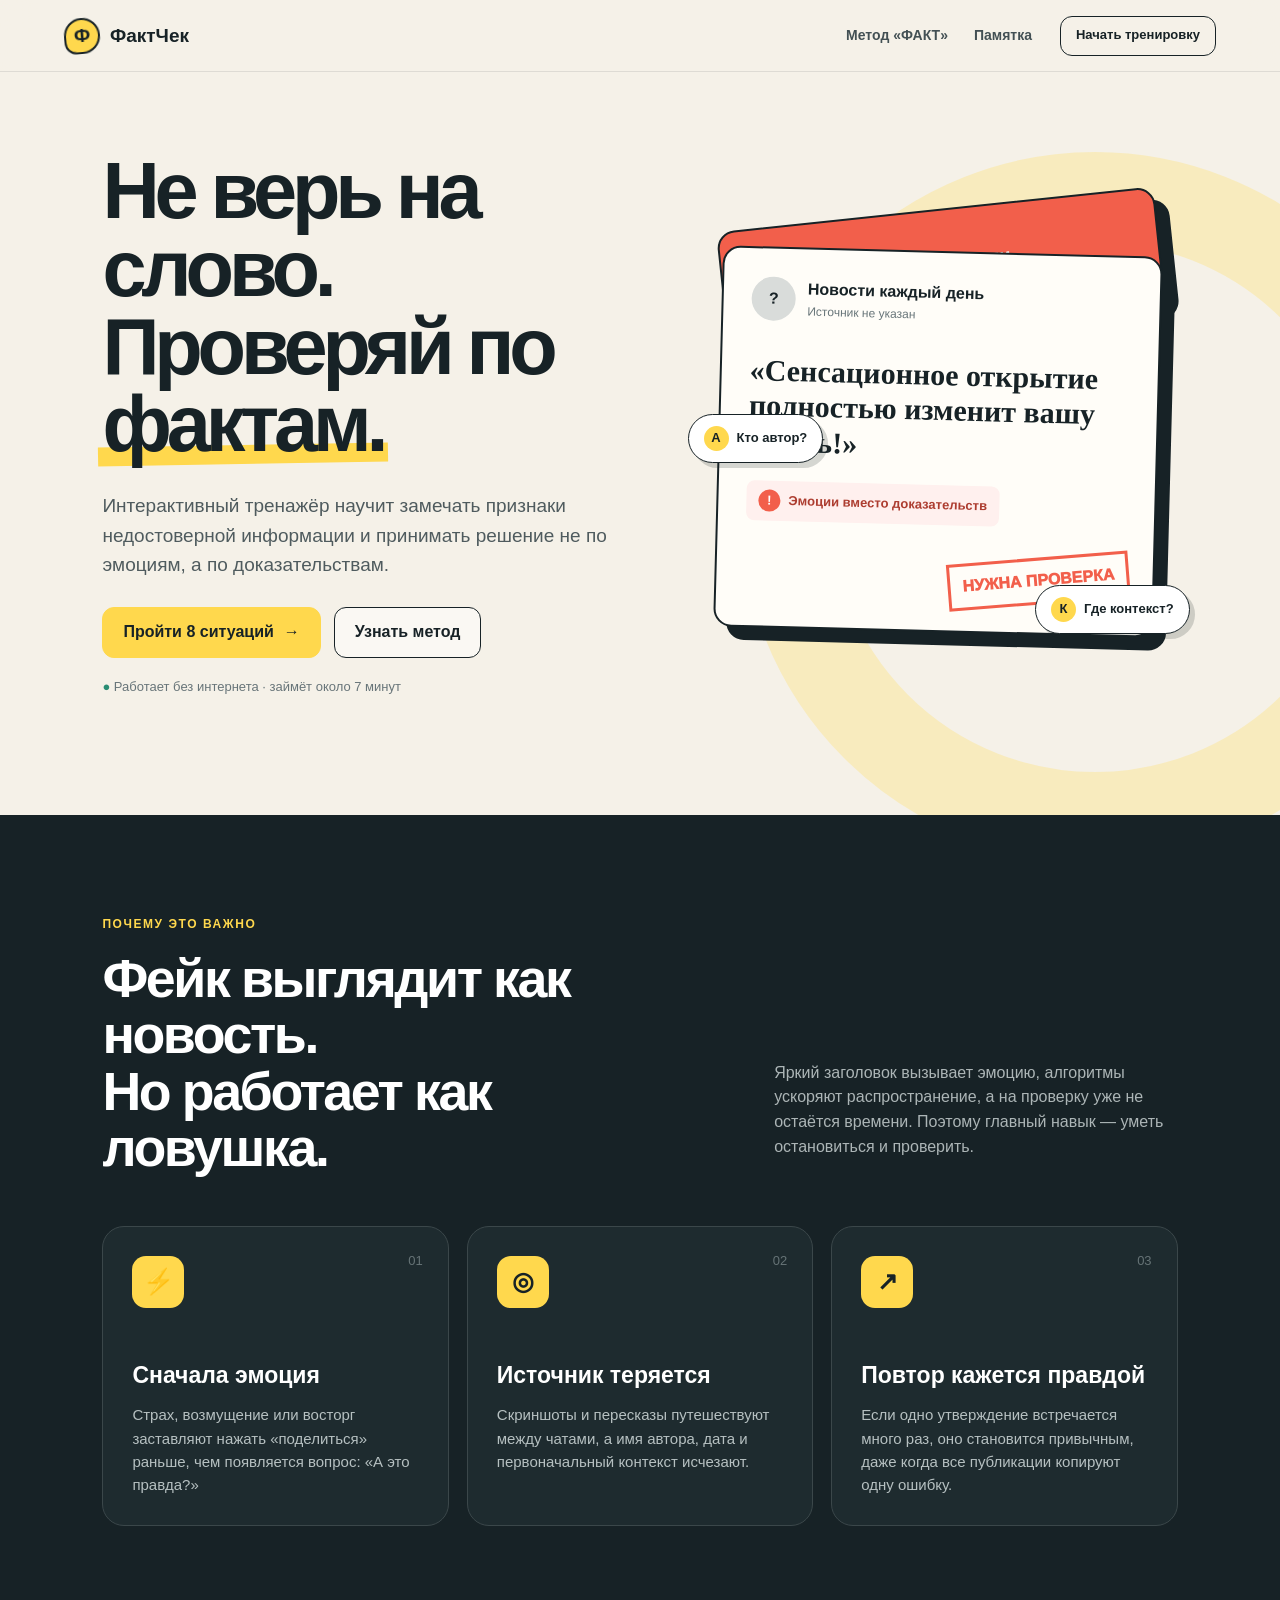
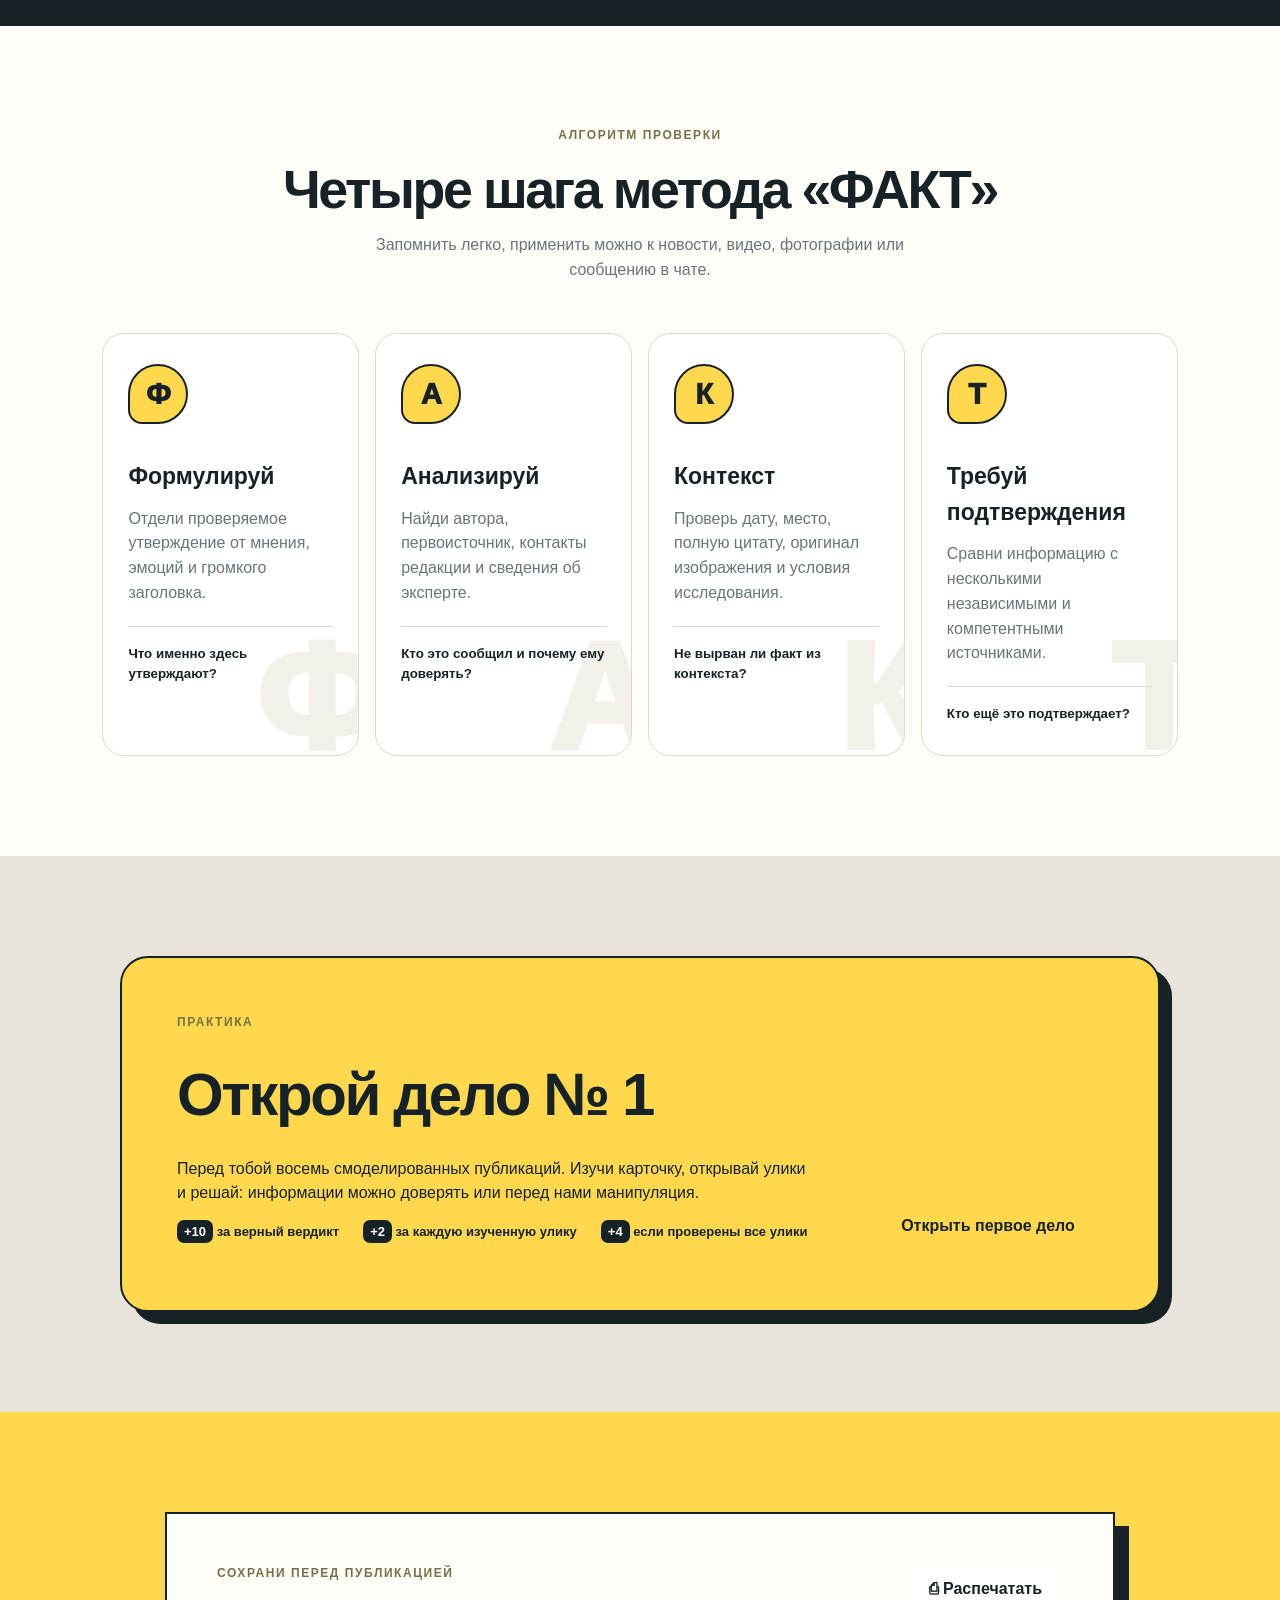
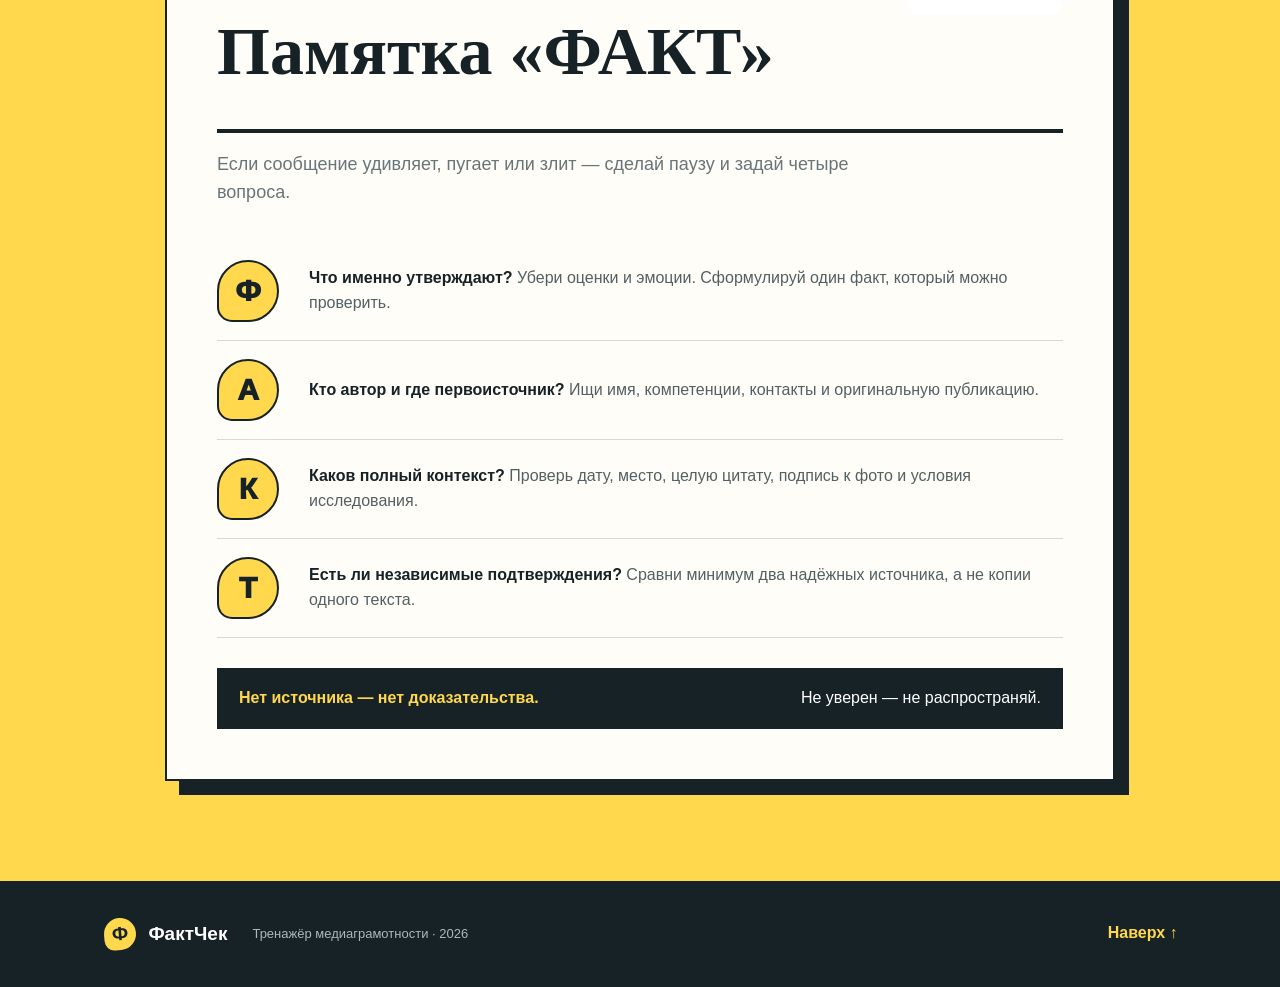
==== commit c95b0254: "Add files via upload" ====
--- a/index.html
+++ b/index.html
@@ -2,127 +2,242 @@
 <html lang="ru">
 <head>
   <meta charset="UTF-8">
-  <meta name="viewport" content="width=device-width, initial-scale=1.0, viewport-fit=cover">
-  <meta name="description" content="Информационный сайт МБОУ «Гимназия № 1 имени А. Н. Барсукова» города Коврова: обучение, школьная жизнь, кафедры и контакты.">
-  <meta name="theme-color" content="#0b1d33">
-  <title>Гимназия № 1 имени А. Н. Барсукова — Главная</title>
-  <link rel="stylesheet" href="styles.css">
-  <script src="script.js" defer></script>
+  <meta name="viewport" content="width=device-width, initial-scale=1.0">
+  <meta name="description" content="ФактЧек — интерактивный тренажёр по проверке информации для школьников.">
+  <title>ФактЧек — тренажёр медиаграмотности</title>
+  <link rel="stylesheet" href="css/styles.css">
 </head>
-<body data-page="index">
-  <a class="skip-link" href="#main-content">Перейти к содержанию</a>
+<body>
+  <a class="skip-link" href="#main">Перейти к содержанию</a>
+
   <header class="site-header">
-    <div class="container header-inner">
-      <a class="brand" href="index.html" aria-label="На главную — Гимназия № 1">
-        <span class="brand-mark" aria-hidden="true"><svg viewBox="0 0 64 64"><path d="M32 4 55 12v18c0 14.8-9.2 24.7-23 30C18.2 54.7 9 44.8 9 30V12L32 4Z" fill="#173f63" stroke="currentColor" stroke-width="2"/><text x="32" y="38" text-anchor="middle" fill="currentColor" font-size="22" font-family="Georgia, serif" font-weight="700">Г1</text></svg></span>
-        <span class="brand-copy"><strong>Гимназия № 1</strong><span>имени А. Н. Барсукова · Ковров</span></span>
-      </a>
-      <button class="menu-toggle" type="button" aria-expanded="false" aria-controls="main-navigation" aria-label="Открыть меню"><span class="menu-toggle-lines" aria-hidden="true"></span></button>
-      <nav class="site-nav" id="main-navigation" aria-label="Основная навигация">
-        <ul>
-          <li><a href="index.html" aria-current="page">Главная</a></li>
-          <li><a href="gymnasium.html">О гимназии</a></li>
-          <li><a href="education.html">Обучение</a></li>
-          <li><a href="news.html">Новости</a></li>
-          <li><a href="teachers.html">Кафедры</a></li>
-          <li><a href="community.html">Ученикам</a></li>
-          <li><a href="practice.html">Лаборатория</a></li>
-        </ul>
-      </nav>
-    </div>
+    <a class="logo" href="#home" aria-label="ФактЧек — на главную">
+      <span class="logo__mark">Ф</span>
+      <span>ФактЧек</span>
+    </a>
+    <nav class="nav" aria-label="Основная навигация">
+      <a href="#method">Метод «ФАКТ»</a>
+      <a href="#memo">Памятка</a>
+    </nav>
+    <button class="button button--small" id="header-start" type="button">Начать тренировку</button>
   </header>
 
-  <main id="main-content">
-    <section class="hero school-hero" aria-labelledby="hero-title">
-      <div class="container hero-layout">
-        <div class="hero-copy">
-          <span class="eyebrow">Муниципальное общеобразовательное учреждение</span>
-          <h1 id="hero-title">Гимназия № 1 <span>имени А. Н. Барсукова</span></h1>
-          <p class="lead">Академическая традиция, профильное обучение и современная образовательная среда в городе Коврове.</p>
-          <div class="button-row">
-            <a class="button" href="gymnasium.html">Познакомиться с гимназией</a>
-            <a class="button button--secondary" href="community.html#applicants">Поступающим</a>
-          </div>
-          <div class="hero-meta" aria-label="Основные сведения"><span>г. Ковров</span><span>ул. Абельмана, 15</span><span>Директор И. А. Краснова</span></div>
-        </div>
-        <div class="hero-visual school-visual" data-tilt aria-hidden="true">
-          <div class="visual-grid"></div>
-          <div class="school-seal"><span class="school-seal-small">Ковров</span><strong>Г1</strong><span>имени А. Н. Барсукова</span></div>
-          <div class="visual-note"><span><strong>Знание · Традиция · Развитие</strong><br>образовательная среда гимназии</span><span class="seal-year">1891–1958</span></div>
-        </div>
-      </div>
-    </section>
-
-    <section class="section section--compact" aria-labelledby="services-title">
-      <div class="container">
-        <div class="section-heading section-heading--single"><span class="eyebrow">Быстрый доступ</span><h2 id="services-title">Главное для школьного дня</h2></div>
-        <div class="quick-grid">
-          <a class="quick-link" href="community.html#students"><span>01</span><strong>Ученикам</strong><small>Расписание, экзамены, проекты</small></a>
-          <a class="quick-link" href="community.html#parents"><span>02</span><strong>Родителям</strong><small>Питание, документы, поддержка</small></a>
-          <a class="quick-link" href="community.html#applicants"><span>03</span><strong>Поступающим</strong><small>Маршрут и контакты</small></a>
-          <a class="quick-link" href="education.html"><span>04</span><strong>Профили</strong><small>Направления 10–11 классов</small></a>
-          <a class="quick-link" href="gymnasium.html#leadership-title"><span>05</span><strong>Руководство</strong><small>Директор и управление гимназией</small></a>
-          <a class="quick-link" href="#contacts"><span>06</span><strong>Контакты</strong><small>Телефоны и электронная почта</small></a>
-        </div>
-      </div>
-    </section>
-
-    <section class="section section--tinted" aria-labelledby="about-title">
-      <div class="container school-intro-grid">
+  <main id="main">
+    <section class="hero" id="home">
+      <div class="hero__content">
+        <h1>Не верь на слово.<br><span>Проверяй по фактам.</span></h1>
+        <p class="hero__lead">Интерактивный тренажёр научит замечать признаки недостоверной информации и принимать решение не по эмоциям, а по доказательствам.</p>
+        <div class="hero__actions">
+          <button class="button button--primary" id="hero-start" type="button">Пройти 8 ситуаций <span aria-hidden="true">→</span></button>
+          <a class="button button--ghost" href="#method">Узнать метод</a>
+        </div>
+        <p class="hero__note"><span aria-hidden="true">●</span> Работает без интернета · займёт около 7 минут</p>
+      </div>
+
+      <div class="hero__visual" aria-label="Пример проверки публикации">
+        <div class="signal-card signal-card--back">
+          <span>Срочно!</span>
+          <strong>Учёные скрывали это годами…</strong>
+        </div>
+        <div class="signal-card signal-card--main">
+          <div class="mock-profile">
+            <span class="mock-profile__avatar">?</span>
+            <span><strong>Новости каждый день</strong><small>Источник не указан</small></span>
+          </div>
+          <p>«Сенсационное открытие полностью изменит вашу жизнь!»</p>
+          <div class="evidence-tag"><span>!</span> Эмоции вместо доказательств</div>
+          <div class="verdict-stamp">НУЖНА ПРОВЕРКА</div>
+        </div>
+        <div class="floating-tip floating-tip--source"><span>А</span> Кто автор?</div>
+        <div class="floating-tip floating-tip--context"><span>К</span> Где контекст?</div>
+      </div>
+    </section>
+
+    <section class="problem section">
+      <div class="section-heading section-heading--split">
         <div>
-          <span class="eyebrow">Гимназия сегодня</span>
-          <h2 id="about-title">Школа с именем математика-педагога</h2>
-          <p class="lead">Гимназия носит имя Александра Николаевича Барсукова — организатора образования в Коврове, основателя журнала «Математика в школе» и автора классического учебника «Алгебра».</p>
-          <div class="button-row"><a class="button" href="gymnasium.html">История и сведения</a><a class="button button--secondary" href="teachers.html">Руководство и кафедры</a></div>
-        </div>
-        <dl class="school-facts surface-card">
-          <div><dt>Полное наименование</dt><dd>МБОУ «Гимназия № 1 имени А. Н. Барсукова» города Коврова</dd></div>
-          <div><dt>Директор</dt><dd>Ирина Александровна Краснова</dd></div>
-          <div><dt>Адрес</dt><dd>601900, г. Ковров, ул. Абельмана, д. 15</dd></div>
-          <div><dt>Связаться</dt><dd><a href="tel:+74923221232">+7 (49232) 2-12-32</a></dd></div>
-        </dl>
-      </div>
-    </section>
-
-    <section class="section" aria-labelledby="profiles-title">
-      <div class="container">
-        <div class="section-heading"><div><span class="eyebrow">Старшая школа</span><h2 id="profiles-title">Профили 10–11 классов</h2></div><p>Два направления помогают связать углублённые предметы, проектную работу и будущий образовательный маршрут.</p></div>
-        <div class="profile-grid profile-grid--two">
-          <article class="surface-card profile-card"><span class="profile-index">01</span><h3>Технологический</h3><p>Инженерно-математическое направление: математика, физика, информатика и алгоритмическое мышление.</p></article>
-          <article class="surface-card profile-card"><span class="profile-index">02</span><h3>Гуманитарный</h3><p>Русский язык, литература, история, иностранные языки и культура аргументации.</p></article>
-        </div>
-        <p class="content-note">Актуальный набор профилей и условия формирования классов необходимо уточнять у гимназии.</p>
-      </div>
-    </section>
-
-    <section class="section section--tinted" aria-labelledby="news-title">
-      <div class="container">
-        <div class="section-heading"><div><span class="eyebrow">Школьная жизнь</span><h2 id="news-title">Новости гимназии</h2></div><p>Пример будущей новостной ленты. Карточки ниже демонстрационные и предназначены для замены реальными публикациями.</p></div>
-        <div class="news-grid">
-          <article class="news-card"><span class="demo-badge">Демо</span><div class="news-visual news-visual--math" aria-hidden="true">∑</div><div class="news-content"><span class="kicker">Учёба</span><h3>Открытая неделя точных наук</h3><p>Пример анонса о тематических уроках, практикумах и встречах кафедры.</p><a href="news.html">Открыть ленту →</a></div></article>
-          <article class="news-card"><span class="demo-badge">Демо</span><div class="news-visual news-visual--project" aria-hidden="true">↗</div><div class="news-content"><span class="kicker">Проекты</span><h3>Защита исследовательских работ</h3><p>Шаблон публикации о проектной деятельности и научном обществе учащихся.</p><a href="news.html">Открыть ленту →</a></div></article>
-          <article class="news-card"><span class="demo-badge">Демо</span><div class="news-visual news-visual--event" aria-hidden="true">01</div><div class="news-content"><span class="kicker">Объявления</span><h3>Календарь школьных событий</h3><p>Место для актуальной информации о собраниях, мероприятиях и важных сроках.</p><a href="news.html">Открыть ленту →</a></div></article>
-        </div>
-      </div>
-    </section>
-
-    <section class="section" aria-labelledby="lab-title">
-      <div class="container digital-feature">
-        <div><span class="eyebrow">Индивидуальный проект 10 класса</span><h2 id="lab-title">Цифровая лаборатория</h2><p class="lead">Дополнительный учебный раздел об ответственном применении искусственного интеллекта. Здесь работает конструктор промптов, рекомендации по проверке ответов и блиц-тест.</p><a class="button" href="practice.html">Открыть лабораторию</a></div>
-        <div class="digital-feature-mark" aria-hidden="true"><span>учебный инструмент</span><strong>AI</strong><small>тьютор, не автор</small></div>
+          <p class="eyebrow">Почему это важно</p>
+          <h2>Фейк выглядит как новость.<br>Но работает как ловушка.</h2>
+        </div>
+        <p>Яркий заголовок вызывает эмоцию, алгоритмы ускоряют распространение, а на проверку уже не остаётся времени. Поэтому главный навык — уметь остановиться и проверить.</p>
+      </div>
+      <div class="problem-grid">
+        <article class="problem-card">
+          <span class="problem-card__number">01</span>
+          <div class="problem-card__icon">⚡</div>
+          <h3>Сначала эмоция</h3>
+          <p>Страх, возмущение или восторг заставляют нажать «поделиться» раньше, чем появляется вопрос: «А это правда?»</p>
+        </article>
+        <article class="problem-card">
+          <span class="problem-card__number">02</span>
+          <div class="problem-card__icon">◎</div>
+          <h3>Источник теряется</h3>
+          <p>Скриншоты и пересказы путешествуют между чатами, а имя автора, дата и первоначальный контекст исчезают.</p>
+        </article>
+        <article class="problem-card">
+          <span class="problem-card__number">03</span>
+          <div class="problem-card__icon">↗</div>
+          <h3>Повтор кажется правдой</h3>
+          <p>Если одно утверждение встречается много раз, оно становится привычным, даже когда все публикации копируют одну ошибку.</p>
+        </article>
+      </div>
+    </section>
+
+    <section class="method section" id="method">
+      <div class="section-heading section-heading--center">
+        <p class="eyebrow">Алгоритм проверки</p>
+        <h2>Четыре шага метода «ФАКТ»</h2>
+        <p>Запомнить легко, применить можно к новости, видео, фотографии или сообщению в чате.</p>
+      </div>
+      <div class="method-grid">
+        <article class="method-card">
+          <span class="method-card__letter">Ф</span>
+          <h3>Формулируй</h3>
+          <p>Отдели проверяемое утверждение от мнения, эмоций и громкого заголовка.</p>
+          <small>Что именно здесь утверждают?</small>
+        </article>
+        <article class="method-card">
+          <span class="method-card__letter">А</span>
+          <h3>Анализируй</h3>
+          <p>Найди автора, первоисточник, контакты редакции и сведения об эксперте.</p>
+          <small>Кто это сообщил и почему ему доверять?</small>
+        </article>
+        <article class="method-card">
+          <span class="method-card__letter">К</span>
+          <h3>Контекст</h3>
+          <p>Проверь дату, место, полную цитату, оригинал изображения и условия исследования.</p>
+          <small>Не вырван ли факт из контекста?</small>
+        </article>
+        <article class="method-card">
+          <span class="method-card__letter">Т</span>
+          <h3>Требуй подтверждения</h3>
+          <p>Сравни информацию с несколькими независимыми и компетентными источниками.</p>
+          <small>Кто ещё это подтверждает?</small>
+        </article>
+      </div>
+    </section>
+
+    <section class="trainer section" id="trainer" aria-labelledby="trainer-title">
+      <div class="trainer__intro" id="trainer-intro">
+        <div>
+          <p class="eyebrow">Практика</p>
+          <h2 id="trainer-title">Открой дело № 1</h2>
+          <p>Перед тобой восемь смоделированных публикаций. Изучи карточку, открывай улики и решай: информации можно доверять или перед нами манипуляция.</p>
+          <ul class="trainer-rules">
+            <li><span>+10</span> за верный вердикт</li>
+            <li><span>+2</span> за каждую изученную улику</li>
+            <li><span>+4</span> если проверены все улики</li>
+          </ul>
+        </div>
+        <button class="button button--primary button--large" id="intro-start" type="button">Открыть первое дело</button>
+      </div>
+
+      <div class="quiz is-hidden" id="quiz" aria-live="polite">
+        <div class="quiz__topbar">
+          <div>
+            <span class="quiz__label" id="case-number">Дело 1 из 8</span>
+            <strong id="case-category">Новость</strong>
+          </div>
+          <div class="quiz__score">Баллы: <strong id="score">0</strong></div>
+        </div>
+        <div class="progress" aria-label="Прогресс тренировки">
+          <div class="progress__bar" id="progress-bar"></div>
+        </div>
+
+        <div class="case-layout">
+          <article class="post-card">
+            <div class="post-card__warning">Учебная ситуация · публикация смоделирована</div>
+            <div class="post-card__author">
+              <div class="post-card__avatar" id="case-avatar">Н</div>
+              <div><strong id="case-source"></strong><small id="case-meta"></small></div>
+              <span class="post-card__menu">•••</span>
+            </div>
+            <div class="post-card__media" id="case-media" role="img"></div>
+            <div class="post-card__body">
+              <span class="post-card__badge" id="case-badge"></span>
+              <h3 id="case-title"></h3>
+              <p id="case-text"></p>
+              <div class="post-card__stats"><span>♡ <b id="case-likes"></b></span><span>◯ <b id="case-comments"></b></span><span>↗ Поделиться</span></div>
+            </div>
+          </article>
+
+          <aside class="investigation">
+            <div class="investigation__heading">
+              <div><span>Лаборатория проверки</span><h3>Собери улики</h3></div>
+              <span class="evidence-counter" id="evidence-counter">0/3</span>
+            </div>
+            <p class="investigation__hint">Открой карточки перед ответом — каждая улика приносит дополнительные баллы.</p>
+            <div class="evidence-list" id="evidence-list"></div>
+            <fieldset class="verdict" id="verdict-fieldset">
+              <legend>Твой вердикт</legend>
+              <div class="verdict__buttons">
+                <button class="verdict-button verdict-button--trust" data-verdict="trust" type="button"><span>✓</span><strong>Можно доверять</strong><small>Есть основания считать достоверным</small></button>
+                <button class="verdict-button verdict-button--fake" data-verdict="fake" type="button"><span>!</span><strong>Манипуляция</strong><small>Фейк или искажение фактов</small></button>
+              </div>
+            </fieldset>
+          </aside>
+        </div>
+
+        <section class="feedback is-hidden" id="feedback" tabindex="-1">
+          <div class="feedback__mark" id="feedback-mark"></div>
+          <div class="feedback__content">
+            <p class="eyebrow" id="feedback-label"></p>
+            <h3 id="feedback-title"></h3>
+            <p id="feedback-explanation"></p>
+            <div class="feedback__lesson"><strong>Главный вывод:</strong> <span id="feedback-lesson"></span></div>
+          </div>
+          <button class="button button--dark" id="next-case" type="button">Следующее дело →</button>
+        </section>
+      </div>
+
+      <section class="results is-hidden" id="results" aria-labelledby="results-title">
+        <div class="results__score-ring"><strong id="result-percent">0%</strong><span>результат</span></div>
+        <p class="eyebrow">Расследование завершено</p>
+        <h2 id="results-title">Твой уровень: <span id="result-level"></span></h2>
+        <p id="result-summary"></p>
+        <div class="results__stats">
+          <div><strong id="result-correct">0/8</strong><span>верных решений</span></div>
+          <div><strong id="result-evidence">0/24</strong><span>улик изучено</span></div>
+          <div><strong id="result-points">0</strong><span>баллов набрано</span></div>
+          <div><strong id="best-score">0</strong><span>лучший результат</span></div>
+        </div>
+        <div class="recommendation" id="recommendation"></div>
+        <div class="results__actions">
+          <button class="button button--primary" id="restart" type="button">Пройти ещё раз</button>
+          <a class="button button--ghost" href="#memo">Открыть памятку</a>
+          <button class="button button--text" id="clear-best" type="button">Сбросить лучший результат</button>
+        </div>
+      </section>
+    </section>
+
+    <section class="memo section" id="memo">
+      <div class="memo-sheet">
+        <div class="memo-sheet__header">
+          <div>
+            <p class="eyebrow">Сохрани перед публикацией</p>
+            <h2>Памятка «ФАКТ»</h2>
+          </div>
+          <button class="button button--light no-print" id="print-memo" type="button">⎙ Распечатать</button>
+        </div>
+        <p class="memo-sheet__lead">Если сообщение удивляет, пугает или злит — сделай паузу и задай четыре вопроса.</p>
+        <div class="memo-list">
+          <div><span>Ф</span><p><strong>Что именно утверждают?</strong> Убери оценки и эмоции. Сформулируй один факт, который можно проверить.</p></div>
+          <div><span>А</span><p><strong>Кто автор и где первоисточник?</strong> Ищи имя, компетенции, контакты и оригинальную публикацию.</p></div>
+          <div><span>К</span><p><strong>Каков полный контекст?</strong> Проверь дату, место, целую цитату, подпись к фото и условия исследования.</p></div>
+          <div><span>Т</span><p><strong>Есть ли независимые подтверждения?</strong> Сравни минимум два надёжных источника, а не копии одного текста.</p></div>
+        </div>
+        <div class="memo-sheet__footer"><strong>Нет источника — нет доказательства.</strong><span>Не уверен — не распространяй.</span></div>
       </div>
     </section>
   </main>
 
-  <footer class="site-footer" id="contacts">
-    <div class="container">
-      <div class="footer-grid">
-        <div class="footer-about"><a class="brand" href="index.html" aria-label="На главную"><span class="brand-mark" aria-hidden="true"><svg viewBox="0 0 64 64"><path d="M32 4 55 12v18c0 14.8-9.2 24.7-23 30C18.2 54.7 9 44.8 9 30V12L32 4Z" fill="#173f63" stroke="currentColor" stroke-width="2"/><text x="32" y="38" text-anchor="middle" fill="currentColor" font-size="22" font-family="Georgia" font-weight="700">Г1</text></svg></span><span class="brand-copy"><strong>Гимназия № 1</strong><span>имени А. Н. Барсукова</span></span></a><p>Информационный демонстрационный сайт гимназии города Коврова.</p></div>
-        <div><h2 class="footer-heading">Контакты</h2><ul class="footer-list"><li>601900, Владимирская область,<br>г. Ковров, ул. Абельмана, д. 15</li><li><a href="tel:+74923221232">+7 (49232) 2-12-32</a></li><li><a href="tel:+74923221265">+7 (49232) 2-12-65</a></li><li><a href="mailto:gimnaziya1_kovrov@mail.ru">gimnaziya1_kovrov@mail.ru</a></li></ul></div>
-        <div><h2 class="footer-heading">Реквизиты</h2><ul class="footer-list"><li>ИНН 3305037448</li><li>ОГРН 1023301953708</li><li>Директор: И. А. Краснова</li></ul></div>
-      </div>
-      <div class="footer-bottom"><span>© 2026 · Гимназия № 1 имени А. Н. Барсукова</span><span>Демонстрационная версия сайта · Данные требуют редакционной проверки</span></div>
-    </div>
+  <footer class="footer">
+    <div class="logo logo--footer"><span class="logo__mark">Ф</span><span>ФактЧек</span></div>
+    <p>Тренажёр медиаграмотности · 2026</p>
+    <a href="#home">Наверх ↑</a>
   </footer>
+
+  <script src="js/facts.js"></script>
+  <script src="js/app.js"></script>
 </body>
 </html>
--- a/css/styles.css
+++ b/css/styles.css
@@ -0,0 +1,429 @@
+:root {
+  --ink: #172226;
+  --muted: #687579;
+  --cream: #f5f1e8;
+  --paper: #fffdf8;
+  --yellow: #ffd84d;
+  --yellow-dark: #efb814;
+  --red: #f25f4b;
+  --green: #2a8d73;
+  --blue: #4977d1;
+  --line: #dcd8cf;
+  --shadow: 0 24px 60px rgba(23, 34, 38, 0.12);
+  --radius: 22px;
+}
+
+* { box-sizing: border-box; }
+
+html {
+  scroll-behavior: smooth;
+  scroll-padding-top: 88px;
+}
+
+body {
+  margin: 0;
+  color: var(--ink);
+  background: var(--cream);
+  font-family: Inter, "Segoe UI", Arial, sans-serif;
+  line-height: 1.55;
+}
+
+button, a { font: inherit; }
+button { color: inherit; }
+a { color: inherit; }
+
+.skip-link {
+  position: fixed;
+  top: 8px;
+  left: 8px;
+  z-index: 100;
+  padding: 10px 14px;
+  border-radius: 8px;
+  background: var(--ink);
+  color: white;
+  transform: translateY(-150%);
+}
+
+.skip-link:focus { transform: translateY(0); }
+
+.site-header {
+  position: sticky;
+  top: 0;
+  z-index: 50;
+  display: flex;
+  align-items: center;
+  gap: 28px;
+  min-height: 72px;
+  padding: 12px clamp(22px, 5vw, 76px);
+  border-bottom: 1px solid rgba(23, 34, 38, 0.1);
+  background: rgba(245, 241, 232, 0.92);
+  backdrop-filter: blur(16px);
+}
+
+.logo {
+  display: inline-flex;
+  align-items: center;
+  gap: 10px;
+  margin-right: auto;
+  color: var(--ink);
+  font-size: 19px;
+  font-weight: 850;
+  text-decoration: none;
+}
+
+.logo__mark {
+  display: grid;
+  width: 36px;
+  height: 36px;
+  place-items: center;
+  border: 2px solid var(--ink);
+  border-radius: 50% 50% 50% 12px;
+  background: var(--yellow);
+  transform: rotate(-5deg);
+}
+
+.nav { display: flex; gap: 26px; }
+.nav a { color: #435054; font-size: 14px; font-weight: 650; text-decoration: none; }
+.nav a:hover { color: var(--ink); }
+
+.button {
+  display: inline-flex;
+  align-items: center;
+  justify-content: center;
+  gap: 10px;
+  min-height: 48px;
+  padding: 12px 20px;
+  border: 1.5px solid var(--ink);
+  border-radius: 12px;
+  background: transparent;
+  color: var(--ink);
+  font-weight: 800;
+  text-decoration: none;
+  cursor: pointer;
+  transition: transform 160ms ease, box-shadow 160ms ease, background 160ms ease;
+}
+
+.button:hover { transform: translateY(-2px); box-shadow: 0 8px 0 rgba(23, 34, 38, 0.12); }
+.button:focus-visible, .verdict-button:focus-visible, .evidence-button:focus-visible { outline: 3px solid var(--blue); outline-offset: 3px; }
+.button--small { min-height: 40px; padding: 8px 15px; font-size: 13px; }
+.button--primary { border-color: var(--yellow); background: var(--yellow); }
+.button--primary:hover { background: #ffe378; }
+.button--ghost { background: rgba(255,255,255,0.45); }
+.button--dark { border-color: var(--ink); background: var(--ink); color: white; }
+.button--light { border-color: white; background: white; }
+.button--large { min-width: 230px; min-height: 58px; }
+.button--text { border-color: transparent; color: var(--muted); font-size: 13px; }
+.button--text:hover { box-shadow: none; color: var(--red); }
+
+.hero {
+  position: relative;
+  display: grid;
+  grid-template-columns: minmax(0, 1.05fr) minmax(380px, .95fr);
+  align-items: center;
+  gap: clamp(50px, 8vw, 120px);
+  min-height: 690px;
+  padding: 80px clamp(28px, 8vw, 130px) 105px;
+  overflow: hidden;
+}
+
+.hero::before {
+  position: absolute;
+  top: 80px;
+  right: -170px;
+  width: 530px;
+  height: 530px;
+  border: 90px solid rgba(255, 216, 77, .27);
+  border-radius: 50%;
+  content: "";
+}
+
+.eyebrow {
+  margin: 0 0 16px;
+  color: #777048;
+  font-size: 12px;
+  font-weight: 900;
+  letter-spacing: .13em;
+  text-transform: uppercase;
+}
+
+.hero h1 {
+  margin: 0;
+  font-size: clamp(48px, 6.2vw, 88px);
+  font-weight: 900;
+  letter-spacing: -.065em;
+  line-height: .98;
+}
+
+.hero h1 span { position: relative; z-index: 1; }
+.hero h1 span::after {
+  position: absolute;
+  right: -5px;
+  bottom: 4px;
+  left: -4px;
+  z-index: -1;
+  height: 19px;
+  background: var(--yellow);
+  content: "";
+  transform: rotate(-1deg);
+}
+
+.hero__lead { max-width: 660px; margin: 28px 0; color: #4f5b5e; font-size: 19px; }
+.hero__actions { display: flex; flex-wrap: wrap; gap: 13px; }
+.hero__note { margin-top: 19px; color: var(--muted); font-size: 13px; }
+.hero__note span { color: var(--green); }
+
+.hero__visual { position: relative; min-height: 455px; }
+.signal-card {
+  position: absolute;
+  width: min(100%, 440px);
+  border: 2px solid var(--ink);
+  border-radius: 18px;
+  background: var(--paper);
+  box-shadow: 13px 13px 0 var(--ink);
+}
+.signal-card--main { top: 47px; right: 20px; z-index: 2; padding: 28px; transform: rotate(1.5deg); }
+.signal-card--main > p { margin: 32px 0 22px; font-family: Georgia, serif; font-size: 30px; font-weight: 700; line-height: 1.18; }
+.signal-card--back { top: 5px; left: 5px; padding: 18px 24px 50px; background: var(--red); color: white; transform: rotate(-6deg); }
+.signal-card--back span { display: block; font-size: 13px; font-weight: 900; text-transform: uppercase; }
+.signal-card--back strong { font-size: 18px; }
+.mock-profile { display: flex; align-items: center; gap: 12px; }
+.mock-profile__avatar { display: grid; width: 44px; height: 44px; place-items: center; border-radius: 50%; background: #d9dcda; font-weight: 900; }
+.mock-profile strong, .mock-profile small { display: block; }
+.mock-profile small { color: var(--muted); font-size: 12px; }
+.evidence-tag { display: inline-flex; align-items: center; gap: 8px; padding: 9px 12px; border-radius: 8px; background: #fff0ee; color: #ad3d30; font-size: 13px; font-weight: 750; }
+.evidence-tag span { display: grid; width: 22px; height: 22px; place-items: center; border-radius: 50%; background: var(--red); color: white; }
+.verdict-stamp { width: max-content; margin: 30px -5px 0 auto; padding: 8px 12px; border: 3px solid var(--red); color: var(--red); font-weight: 950; transform: rotate(-6deg); }
+.floating-tip { position: absolute; z-index: 3; display: flex; align-items: center; gap: 8px; padding: 11px 15px; border: 1.5px solid var(--ink); border-radius: 30px; background: white; box-shadow: 5px 5px 0 rgba(23,34,38,.18); font-size: 13px; font-weight: 800; }
+.floating-tip span { display: grid; width: 25px; height: 25px; place-items: center; border-radius: 50%; background: var(--yellow); }
+.floating-tip--source { top: 210px; left: -28px; }
+.floating-tip--context { right: -12px; bottom: 25px; }
+
+.section { padding: 100px clamp(28px, 8vw, 130px); }
+.section-heading { margin-bottom: 50px; }
+.section-heading h2 { margin: 0; font-size: clamp(36px, 4.2vw, 58px); letter-spacing: -.045em; line-height: 1.05; }
+.section-heading > p:last-child { color: var(--muted); }
+.section-heading--split { display: grid; grid-template-columns: 1.1fr .75fr; align-items: end; gap: 80px; }
+.section-heading--center { max-width: 750px; margin-right: auto; margin-left: auto; text-align: center; }
+.section-heading--center > p:last-child { max-width: 610px; margin-right: auto; margin-left: auto; }
+
+.problem { background: var(--ink); color: white; }
+.problem .eyebrow { color: var(--yellow); }
+.problem .section-heading > p { color: #acb5b6; }
+.problem-grid { display: grid; grid-template-columns: repeat(3, 1fr); gap: 18px; }
+.problem-card { position: relative; min-height: 290px; padding: 29px; border: 1px solid #3b474a; border-radius: var(--radius); background: #1e2b2f; }
+.problem-card__number { position: absolute; top: 24px; right: 25px; color: #667376; font-size: 13px; }
+.problem-card__icon { display: grid; width: 52px; height: 52px; place-items: center; margin-bottom: 50px; border-radius: 14px; background: var(--yellow); color: var(--ink); font-size: 25px; font-weight: 900; }
+.problem-card h3 { margin: 0 0 10px; font-size: 23px; }
+.problem-card p { margin: 0; color: #b6c0c1; font-size: 15px; }
+
+.method { background: var(--paper); }
+.method-grid { display: grid; grid-template-columns: repeat(4, 1fr); gap: 16px; }
+.method-card { position: relative; padding: 30px 25px; border: 1.5px solid var(--line); border-radius: var(--radius); background: white; overflow: hidden; }
+.method-card::after { position: absolute; right: -25px; bottom: -60px; color: #f3f0e9; font-size: 150px; font-weight: 950; content: attr(data-letter); }
+.method-card__letter { display: grid; width: 60px; height: 60px; place-items: center; margin-bottom: 35px; border: 2px solid var(--ink); border-radius: 50% 50% 50% 14px; background: var(--yellow); font-size: 29px; font-weight: 950; }
+.method-card h3 { margin: 0 0 12px; font-size: 23px; }
+.method-card p { min-height: 95px; margin: 0 0 20px; color: var(--muted); }
+.method-card small { position: relative; z-index: 1; display: block; padding-top: 17px; border-top: 1px solid var(--line); font-weight: 800; }
+
+.trainer { background: #e9e4d9; }
+.trainer__intro { display: flex; align-items: end; justify-content: space-between; gap: 60px; max-width: 1040px; margin: 0 auto; padding: 55px; border: 2px solid var(--ink); border-radius: 28px; background: var(--yellow); box-shadow: 12px 12px 0 var(--ink); }
+.trainer__intro h2 { margin: 0 0 14px; font-size: clamp(38px, 5vw, 60px); letter-spacing: -.04em; }
+.trainer__intro p { max-width: 650px; }
+.trainer-rules { display: flex; flex-wrap: wrap; gap: 13px 24px; padding: 0; list-style: none; font-size: 13px; font-weight: 700; }
+.trainer-rules span { padding: 4px 7px; border-radius: 7px; background: var(--ink); color: white; }
+
+.quiz { max-width: 1160px; margin: 0 auto; }
+.quiz__topbar { display: flex; align-items: end; justify-content: space-between; margin-bottom: 12px; }
+.quiz__topbar > div:first-child { display: flex; flex-direction: column; }
+.quiz__label { color: var(--muted); font-size: 13px; font-weight: 800; text-transform: uppercase; }
+.quiz__topbar strong { font-size: 21px; }
+.quiz__score { padding: 9px 14px; border: 1.5px solid var(--ink); border-radius: 10px; background: white; }
+.progress { height: 8px; margin-bottom: 28px; border-radius: 10px; background: #d3cec3; overflow: hidden; }
+.progress__bar { height: 100%; border-radius: inherit; background: var(--yellow-dark); transition: width 300ms ease; }
+.case-layout { display: grid; grid-template-columns: .9fr 1.1fr; gap: 24px; }
+
+.post-card { align-self: start; border: 1.5px solid var(--ink); border-radius: 18px; background: white; box-shadow: 8px 8px 0 rgba(23,34,38,.12); overflow: hidden; }
+.post-card__warning { padding: 8px 16px; background: #e9e7e1; color: var(--muted); font-size: 10px; font-weight: 850; letter-spacing: .08em; text-align: center; text-transform: uppercase; }
+.post-card__author { display: flex; align-items: center; gap: 11px; padding: 15px 18px; }
+.post-card__author > div:nth-child(2) { margin-right: auto; }
+.post-card__author strong, .post-card__author small { display: block; }
+.post-card__author small { color: var(--muted); font-size: 11px; }
+.post-card__avatar { display: grid; width: 42px; height: 42px; place-items: center; border-radius: 50%; background: var(--ink); color: white; font-weight: 900; }
+.post-card__menu { color: var(--muted); letter-spacing: .1em; }
+.post-card__media { position: relative; display: grid; min-height: 220px; place-items: center; border-top: 1px solid var(--line); border-bottom: 1px solid var(--line); overflow: hidden; }
+.post-card__media::after { position: relative; z-index: 2; max-width: 80%; color: white; font-family: Georgia, serif; font-size: 36px; font-weight: 750; line-height: 1.05; text-align: center; text-shadow: 0 2px 14px rgba(0,0,0,.28); content: attr(data-symbol); }
+.post-card__body { padding: 21px; }
+.post-card__badge { display: inline-block; padding: 5px 8px; border-radius: 6px; background: var(--red); color: white; font-size: 10px; font-weight: 900; letter-spacing: .08em; }
+.post-card__body h3 { margin: 12px 0 8px; font-family: Georgia, serif; font-size: 25px; line-height: 1.15; }
+.post-card__body p { margin: 0; color: #48565a; font-size: 14px; }
+.post-card__stats { display: flex; gap: 20px; margin-top: 20px; padding-top: 14px; border-top: 1px solid var(--line); color: var(--muted); font-size: 11px; }
+
+.media-lemon { background: radial-gradient(circle at 70% 45%, #ffea75 0 12%, transparent 13%), linear-gradient(135deg, #c59d39, #5c7840); }
+.media-lemon::after { content: "ВОДА + ЛИМОН = ЗАЩИТА?"; }
+.media-snow { background: linear-gradient(160deg, #cbdce4 0 48%, #758b96 49% 61%, #e7eff2 62%); }
+.media-snow::after { content: "ГОРОД ВСТАЛ?"; color: var(--ink); }
+.media-sleep { background: radial-gradient(circle at 66% 48%, #ffd56a 0 9%, transparent 10%), linear-gradient(140deg, #1a2441, #4d6090); }
+.media-sleep::after { content: "СВЕТ И СОН"; }
+.media-phone { background: linear-gradient(145deg, #dd3647, #742c78); }
+.media-phone::after { content: "ПОДАРОК КАЖДОМУ"; }
+.media-chart { background: conic-gradient(#f05d4e 0 90%, #f7d9d4 90%); }
+.media-chart::after { content: "90%"; font-size: 70px; }
+.media-quote { background: linear-gradient(135deg, #3e4a4e, #0f181b); }
+.media-quote::after { content: "“ ИНТЕРНЕТ ЗАМЕНИТ ПАМЯТЬ ”"; }
+.media-bus { background: linear-gradient(155deg, #277c70, #133b42); }
+.media-bus::after { content: "12  →  ОБЪЕЗД"; }
+.media-sun { background: radial-gradient(circle at 50% 45%, #5df781 0 15%, #267c50 16% 23%, transparent 24%), linear-gradient(#172939, #111); }
+.media-sun::after { content: "ЗЕЛЁНОЕ СОЛНЦЕ"; }
+
+.investigation { padding: 28px; border: 1.5px solid var(--ink); border-radius: 18px; background: var(--paper); }
+.investigation__heading { display: flex; justify-content: space-between; gap: 20px; }
+.investigation__heading span:first-child { color: var(--muted); font-size: 11px; font-weight: 850; letter-spacing: .09em; text-transform: uppercase; }
+.investigation__heading h3 { margin: 3px 0; font-size: 28px; }
+.evidence-counter { align-self: start; padding: 5px 10px; border-radius: 20px; background: var(--yellow); font-size: 12px; font-weight: 900; }
+.investigation__hint { margin: 0 0 18px; color: var(--muted); font-size: 13px; }
+.evidence-list { display: grid; gap: 10px; }
+.evidence-button { width: 100%; padding: 0; border: 1px solid var(--line); border-radius: 12px; background: white; text-align: left; cursor: pointer; overflow: hidden; }
+.evidence-button__top { display: grid; grid-template-columns: 37px 1fr auto; align-items: center; gap: 11px; padding: 12px; }
+.evidence-button__icon { display: grid; width: 37px; height: 37px; place-items: center; border-radius: 10px; background: #e7e5de; font-weight: 950; }
+.evidence-button__title strong, .evidence-button__title small { display: block; }
+.evidence-button__title small { color: var(--muted); }
+.evidence-button__plus { font-size: 22px; font-weight: 300; }
+.evidence-button__detail { display: none; padding: 0 14px 14px 60px; color: #475559; font-size: 13px; }
+.evidence-button.is-open { border-color: var(--yellow-dark); background: #fffbeb; }
+.evidence-button.is-open .evidence-button__icon { background: var(--yellow); }
+.evidence-button.is-open .evidence-button__plus { transform: rotate(45deg); }
+.evidence-button.is-open .evidence-button__detail { display: block; }
+.verdict { margin: 22px 0 0; padding: 18px 0 0; border: 0; border-top: 1px solid var(--line); }
+.verdict legend { padding: 0 0 10px; font-size: 14px; font-weight: 900; }
+.verdict__buttons { display: grid; grid-template-columns: 1fr 1fr; gap: 10px; }
+.verdict-button { display: grid; grid-template-columns: 34px 1fr; padding: 13px; border: 1.5px solid var(--line); border-radius: 12px; background: white; text-align: left; cursor: pointer; }
+.verdict-button > span { grid-row: 1 / 3; display: grid; width: 29px; height: 29px; place-items: center; border-radius: 50%; background: #e8e8e5; font-weight: 900; }
+.verdict-button strong { font-size: 13px; }
+.verdict-button small { color: var(--muted); font-size: 10px; }
+.verdict-button:hover { border-color: var(--ink); }
+.verdict-button--trust:hover > span { background: #d7eee5; color: var(--green); }
+.verdict-button--fake:hover > span { background: #fae0dc; color: var(--red); }
+.verdict-button:disabled { cursor: default; opacity: .6; }
+.verdict-button.is-selected { border-color: var(--ink); box-shadow: 3px 3px 0 var(--ink); opacity: 1; }
+
+.feedback { display: grid; grid-template-columns: 70px 1fr auto; align-items: center; gap: 20px; margin-top: 22px; padding: 24px; border: 1.5px solid var(--ink); border-radius: 16px; background: white; box-shadow: 7px 7px 0 rgba(23,34,38,.12); }
+.feedback__mark { display: grid; width: 60px; height: 60px; place-items: center; border-radius: 50%; font-size: 30px; font-weight: 950; }
+.feedback.is-correct .feedback__mark { background: #d9eee7; color: var(--green); }
+.feedback.is-wrong .feedback__mark { background: #fae1dd; color: var(--red); }
+.feedback__content h3 { margin: 0 0 5px; font-size: 23px; }
+.feedback__content > p { margin: 0; color: var(--muted); font-size: 14px; }
+.feedback__content .eyebrow { margin: 0 0 3px; }
+.feedback__lesson { margin-top: 9px; font-size: 13px; }
+
+.results { max-width: 980px; margin: 0 auto; padding: 50px; border: 2px solid var(--ink); border-radius: 28px; background: var(--paper); text-align: center; box-shadow: 12px 12px 0 var(--ink); }
+.results__score-ring { display: grid; width: 150px; height: 150px; place-content: center; margin: 0 auto 25px; border: 13px solid var(--yellow); border-radius: 50%; background: white; box-shadow: inset 0 0 0 2px var(--ink), 0 0 0 2px var(--ink); }
+.results__score-ring strong, .results__score-ring span { display: block; }
+.results__score-ring strong { font-size: 38px; line-height: 1; }
+.results__score-ring span { color: var(--muted); font-size: 11px; text-transform: uppercase; }
+.results h2 { margin: 0; font-size: clamp(34px, 5vw, 55px); }
+.results h2 span { text-decoration: underline; text-decoration-color: var(--yellow); text-decoration-thickness: 10px; text-underline-offset: -5px; }
+.results > p:not(.eyebrow) { max-width: 650px; margin: 16px auto 30px; color: var(--muted); }
+.results__stats { display: grid; grid-template-columns: repeat(4, 1fr); border: 1px solid var(--line); border-radius: 15px; overflow: hidden; }
+.results__stats div { padding: 20px 12px; border-right: 1px solid var(--line); background: white; }
+.results__stats div:last-child { border: 0; }
+.results__stats strong, .results__stats span { display: block; }
+.results__stats strong { font-size: 24px; }
+.results__stats span { color: var(--muted); font-size: 11px; }
+.recommendation { margin: 25px 0; padding: 19px; border-radius: 14px; background: #f0eee8; text-align: left; }
+.recommendation strong { display: block; margin-bottom: 3px; }
+.results__actions { display: flex; flex-wrap: wrap; justify-content: center; gap: 10px; }
+
+.memo { background: var(--yellow); }
+.memo-sheet { max-width: 950px; margin: 0 auto; padding: 50px; border: 2px solid var(--ink); background: var(--paper); box-shadow: 14px 14px 0 var(--ink); }
+.memo-sheet__header { display: flex; align-items: start; justify-content: space-between; gap: 25px; padding-bottom: 25px; border-bottom: 4px solid var(--ink); }
+.memo-sheet h2 { margin: 0; font-family: Georgia, serif; font-size: clamp(42px, 6vw, 68px); }
+.memo-sheet__lead { max-width: 680px; color: var(--muted); font-size: 18px; }
+.memo-list { margin-top: 35px; }
+.memo-list > div { display: grid; grid-template-columns: 70px 1fr; gap: 22px; align-items: center; padding: 18px 0; border-bottom: 1px solid var(--line); }
+.memo-list > div > span { display: grid; width: 62px; height: 62px; place-items: center; border: 2px solid var(--ink); border-radius: 50% 50% 50% 15px; background: var(--yellow); font-size: 30px; font-weight: 950; }
+.memo-list p { margin: 0; color: #536063; }
+.memo-list strong { color: var(--ink); }
+.memo-sheet__footer { display: flex; justify-content: space-between; gap: 20px; margin-top: 30px; padding: 18px 22px; background: var(--ink); color: white; }
+.memo-sheet__footer strong { color: var(--yellow); }
+
+.about { background: var(--paper); }
+.passport-grid { display: grid; grid-template-columns: repeat(4, 1fr); gap: 14px; }
+.passport-grid article { padding: 24px; border-top: 5px solid var(--yellow); background: #f2efe8; }
+.passport-grid article > span { color: var(--muted); font-size: 11px; font-weight: 900; letter-spacing: .1em; text-transform: uppercase; }
+.passport-grid h3 { margin: 30px 0 8px; font-size: 20px; }
+.passport-grid p { margin: 0; color: var(--muted); font-size: 14px; }
+.sources { margin-top: 30px; padding: 25px 28px; border: 1px solid var(--line); border-radius: 14px; }
+.sources h3 { margin: 0 0 7px; }
+.sources p { margin: 0; color: var(--muted); font-size: 14px; }
+
+.footer { display: flex; align-items: center; gap: 25px; padding: 30px clamp(28px, 8vw, 130px); background: var(--ink); color: white; }
+.footer p { margin-right: auto; color: #aeb7b9; font-size: 13px; }
+.footer a { color: var(--yellow); font-weight: 800; text-decoration: none; }
+.logo--footer { margin: 0; color: white; }
+.logo--footer .logo__mark { color: var(--ink); }
+
+.is-hidden { display: none !important; }
+
+@media (max-width: 980px) {
+  .nav { display: none; }
+  .hero { grid-template-columns: 1fr; padding-top: 65px; }
+  .hero__visual { width: min(100%, 560px); margin: 0 auto; }
+  .section-heading--split { grid-template-columns: 1fr; gap: 20px; }
+  .method-grid, .passport-grid { grid-template-columns: repeat(2, 1fr); }
+  .case-layout { grid-template-columns: 1fr; }
+  .post-card { max-width: 600px; width: 100%; margin: 0 auto; }
+  .feedback { grid-template-columns: 60px 1fr; }
+  .feedback .button { grid-column: 1 / -1; }
+  .trainer__intro { align-items: start; flex-direction: column; }
+}
+
+@media (max-width: 680px) {
+  .site-header { padding: 10px 18px; }
+  .site-header .button { display: none; }
+  .hero, .section { padding: 65px 20px; }
+  .hero { min-height: auto; gap: 35px; }
+  .hero h1 { font-size: 48px; }
+  .hero__lead { font-size: 17px; }
+  .hero__visual { min-height: 390px; }
+  .signal-card--main { right: 4px; padding: 21px; }
+  .signal-card--main > p { font-size: 24px; }
+  .floating-tip--source { left: -4px; }
+  .floating-tip--context { right: 0; }
+  .problem-grid, .method-grid, .passport-grid { grid-template-columns: 1fr; }
+  .problem-card { min-height: 250px; }
+  .method-card p { min-height: auto; }
+  .trainer__intro { padding: 30px 25px; box-shadow: 7px 7px 0 var(--ink); }
+  .trainer-rules { display: grid; }
+  .quiz__topbar { align-items: center; }
+  .quiz__topbar strong { font-size: 16px; }
+  .investigation { padding: 19px; }
+  .verdict__buttons { grid-template-columns: 1fr; }
+  .feedback { grid-template-columns: 1fr; }
+  .results { padding: 35px 20px; box-shadow: 7px 7px 0 var(--ink); }
+  .results__stats { grid-template-columns: repeat(2, 1fr); }
+  .results__stats div:nth-child(2) { border-right: 0; }
+  .results__stats div:nth-child(-n+2) { border-bottom: 1px solid var(--line); }
+  .memo-sheet { padding: 30px 22px; box-shadow: 8px 8px 0 var(--ink); }
+  .memo-sheet__header { display: block; }
+  .memo-sheet__header .button { margin-top: 18px; }
+  .memo-list > div { grid-template-columns: 54px 1fr; gap: 15px; }
+  .memo-list > div > span { width: 50px; height: 50px; font-size: 24px; }
+  .memo-sheet__footer { flex-direction: column; }
+  .footer { align-items: start; flex-direction: column; }
+  .footer p { margin: 0; }
+}
+
+@media print {
+  body { background: white; }
+  body > *:not(main), main > *:not(#memo) { display: none !important; }
+  #memo { display: block !important; padding: 0; background: white; }
+  .memo-sheet { max-width: none; padding: 28px; border: 2px solid black; box-shadow: none; }
+  .memo-sheet h2 { font-size: 52px; }
+  .memo-list > div { break-inside: avoid; }
+  .no-print { display: none !important; }
+}
+
+@media (prefers-reduced-motion: reduce) {
+  html { scroll-behavior: auto; }
+  *, *::before, *::after { transition-duration: .01ms !important; animation-duration: .01ms !important; }
+}
